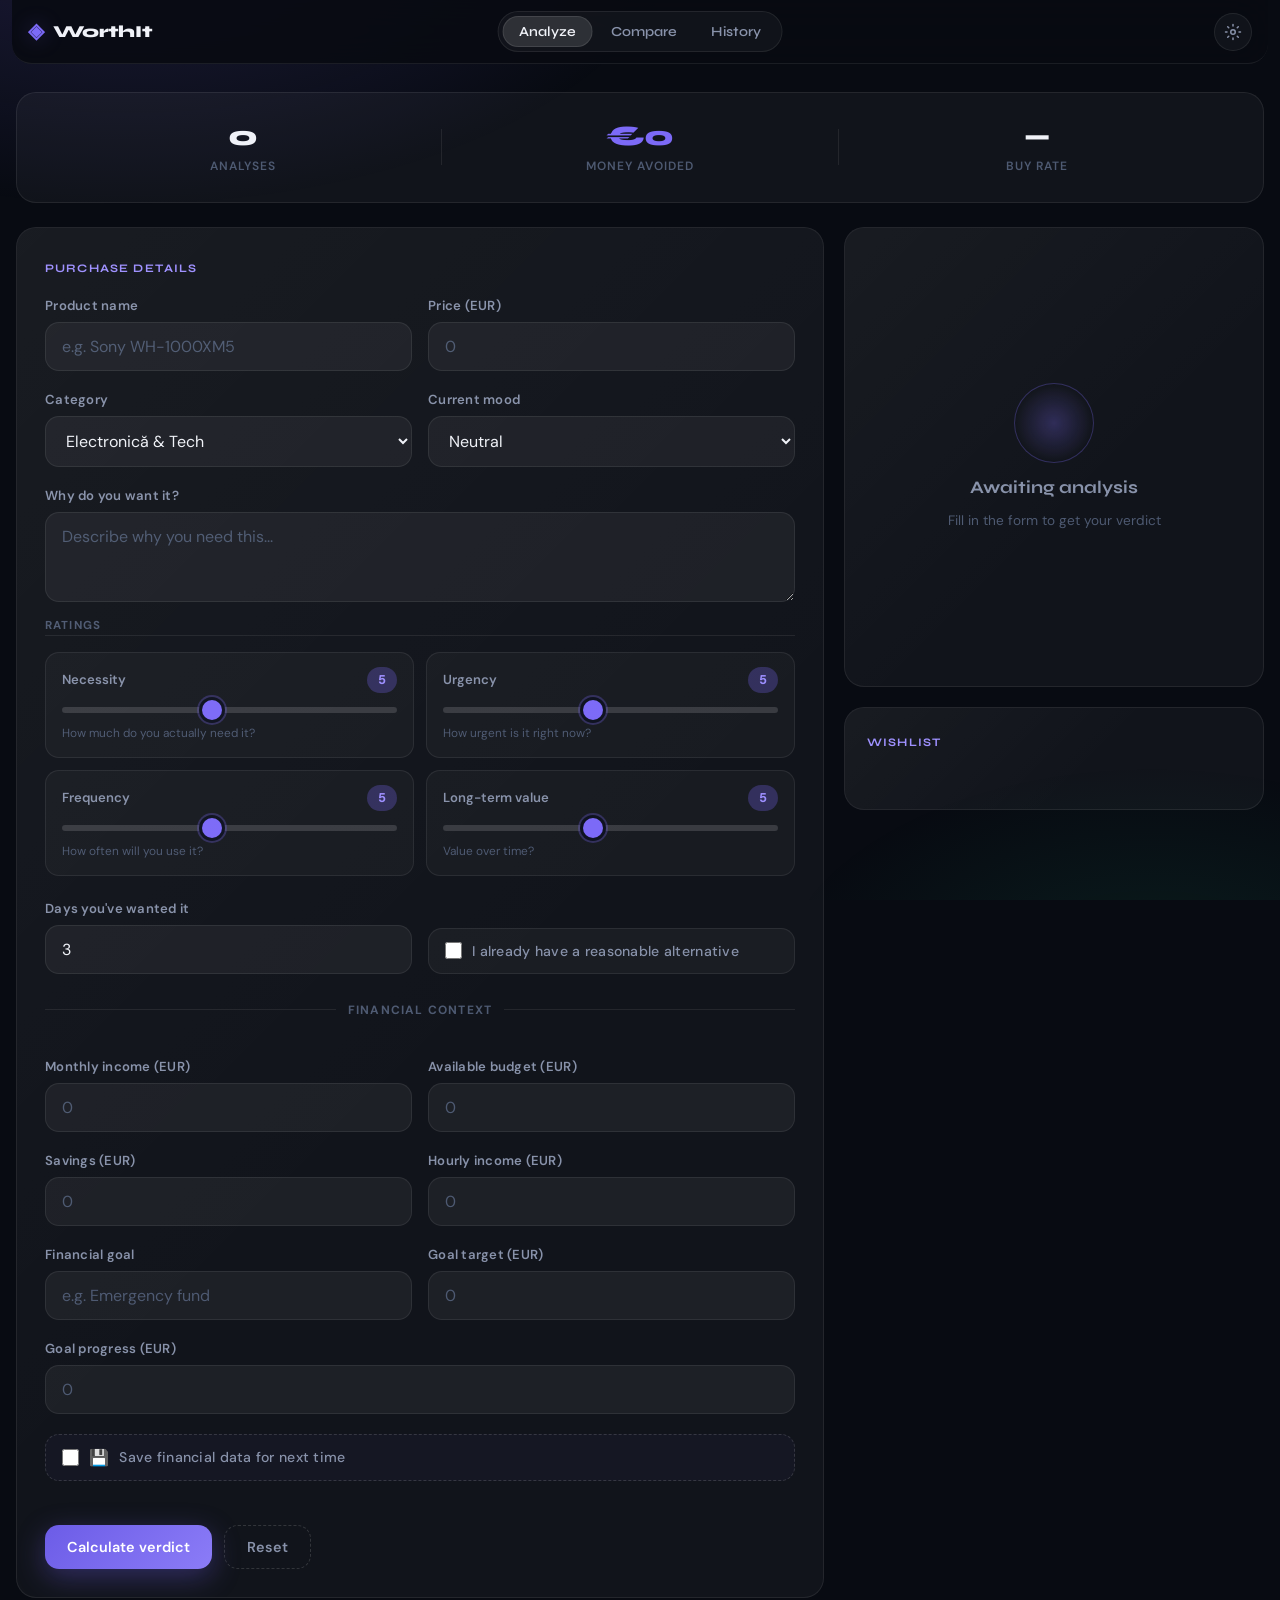
==== index.html @ 185f0ef7 "Am modificat designurile si acum2" ====
<!DOCTYPE html>
<html lang="en" data-lang="en" data-theme="dark">
<head>
  <meta charset="UTF-8" />
  <meta name="viewport" content="width=device-width, initial-scale=1.0" />
  <title>WorthIt — Purchase Decision Engine</title>
  <meta name="description" content="Slow down impulsive spending. Get a clear, data-driven verdict before you buy." />
  <link rel="preconnect" href="https://fonts.googleapis.com" />
  <link rel="preconnect" href="https://fonts.gstatic.com" crossorigin />
  <link href="https://fonts.googleapis.com/css2?family=Syne:wght@400;600;700;800&family=DM+Sans:ital,opsz,wght@0,9..40,300;0,9..40,400;0,9..40,500;0,9..40,600;1,9..40,300&display=swap" rel="stylesheet" />
  <link rel="stylesheet" href="style.v2.css" />
</head>
<body>

<!-- SETTINGS MODAL -->
<div class="modal-overlay" id="settingsOverlay">
  <div class="modal-box" id="settingsModal" role="dialog" aria-modal="true" aria-label="Settings">
    <div class="modal-header">
      <h3 data-i18n="settings.title">Settings</h3>
      <button class="modal-close" id="settingsClose" aria-label="Close">✕</button>
    </div>
    <div class="modal-body">
      <div class="settings-section">
        <p class="settings-label" data-i18n="settings.language">Language / Limbă</p>
        <div class="toggle-group">
          <button class="toggle-btn active" data-lang="en">English</button>
          <button class="toggle-btn" data-lang="ro">Română</button>
        </div>
      </div>
      <div class="settings-section">
        <p class="settings-label" data-i18n="settings.theme">Theme</p>
        <div class="toggle-group">
          <button class="toggle-btn active" data-theme="dark" data-i18n="settings.dark">Dark</button>
          <button class="toggle-btn" data-theme="light" data-i18n="settings.light">Light</button>
        </div>
      </div>
      <div class="settings-section">
        <p class="settings-label" data-i18n="settings.reset">Danger zone</p>
        <button class="btn btn-danger-full" id="resetDataBtn" data-i18n="settings.resetBtn">Reset all saved data</button>
      </div>
    </div>
  </div>
</div>

<!-- CONFIRM MODAL -->
<div class="modal-overlay" id="confirmOverlay">
  <div class="modal-box modal-box--sm" id="confirmModal" role="dialog" aria-modal="true">
    <div class="modal-header">
      <h3 data-i18n="confirm.title">Are you sure?</h3>
    </div>
    <div class="modal-body">
      <p data-i18n="confirm.body">This will permanently delete all saved decisions, wishlist and profile data.</p>
      <div class="confirm-actions">
        <button class="btn btn-danger-full" id="confirmYes" data-i18n="confirm.yes">Yes, delete everything</button>
        <button class="btn btn-ghost-full" id="confirmNo" data-i18n="confirm.no">Cancel</button>
      </div>
    </div>
  </div>
</div>

<div class="app-shell">

  <!-- NAV -->
  <nav class="topnav">
    <div class="nav-brand">
      <span class="brand-icon">◈</span>
      <span class="brand-name">WorthIt</span>
    </div>
    <div class="nav-tabs">
      <button class="nav-tab active" data-tab="analyzer" data-i18n="nav.analyze">Analyze</button>
      <button class="nav-tab" data-tab="compare" data-i18n="nav.compare">Compare</button>
      <button class="nav-tab" data-tab="history" data-i18n="nav.history">History</button>
    </div>
    <button class="nav-settings-icon" id="settingsBtn" aria-label="Settings">
      <svg width="18" height="18" viewBox="0 0 24 24" fill="none" stroke="currentColor" stroke-width="2" stroke-linecap="round" stroke-linejoin="round"><circle cx="12" cy="12" r="3"/><path d="M12 2v2M12 20v2M4.93 4.93l1.41 1.41M17.66 17.66l1.41 1.41M2 12h2M20 12h2M4.93 19.07l1.41-1.41M17.66 6.34l1.41-1.41"/></svg>
    </button>
  </nav>

  <!-- ═══ TAB: ANALYZER ═══ -->
  <section class="tab-panel active" id="tab-analyzer">

    <!-- Hero stats bar -->
    <div class="hero-bar">
      <div class="hero-stat">
        <span class="hero-stat-val" id="heroDecisions">0</span>
        <span class="hero-stat-lbl" data-i18n="hero.analyses">analyses</span>
      </div>
      <div class="hero-divider"></div>
      <div class="hero-stat">
        <span class="hero-stat-val accent" id="heroAvoided">€0</span>
        <span class="hero-stat-lbl" data-i18n="hero.avoided">money avoided</span>
      </div>
      <div class="hero-divider"></div>
      <div class="hero-stat">
        <span class="hero-stat-val" id="heroBuyRate">—</span>
        <span class="hero-stat-lbl" data-i18n="hero.buyRate">buy rate</span>
      </div>
    </div>

    <div class="analyzer-layout">

      <!-- FORM -->
      <div class="form-col">
        <div class="card">
          <div class="card-eyebrow" data-i18n="form.eyebrow">Purchase Details</div>

          <form id="purchaseForm" novalidate>

            <div class="field-row">
              <div class="field">
                <label for="productName" data-i18n="form.name">Product name</label>
                <input id="productName" name="productName" type="text" placeholder="e.g. Sony WH-1000XM5" required />
              </div>
              <div class="field field--sm">
                <label for="price" data-i18n="form.price">Price (EUR)</label>
                <input id="price" name="price" type="number" min="0" step="0.01" placeholder="0" required />
              </div>
            </div>

            <div class="field-row">
              <div class="field">
                <label for="category" data-i18n="form.category">Category</label>
                <select id="category" name="category">
                  <option value="electronics" data-i18n="cat.electronics">Electronică & Tech</option>
                  <option value="health" data-i18n="cat.health">Sănătate & Sport</option>
                  <option value="education" data-i18n="cat.education">Educație & Cărți</option>
                  <option value="home" data-i18n="cat.home">Casă & Locuință</option>
                  <option value="transport" data-i18n="cat.transport">Transport & Auto</option>
                  <option value="utilities" data-i18n="cat.utilities">Servicii & Utilități</option>
                  <option value="food" data-i18n="cat.food">Alimentare & Băuturi</option>
                  <option value="groceries" data-i18n="cat.groceries">Groceries</option>
                  <option value="clothing" data-i18n="cat.clothing">Îmbrăcăminte & Modă</option>
                  <option value="entertainment" data-i18n="cat.entertainment">Divertisment & Hobby</option>
                  <option value="travel" data-i18n="cat.travel">Călătorii</option>
                  <option value="other" data-i18n="cat.other">Altele</option>
                </select>
              </div>
              <div class="field">
                <label for="mood" data-i18n="form.mood">Current mood</label>
                <select id="mood" name="mood">
                  <option value="neutral" data-i18n="mood.neutral">Neutral</option>
                  <option value="calm" data-i18n="mood.calm">Calm</option>
                  <option value="stressed" data-i18n="mood.stressed">Stressed</option>
                  <option value="bored" data-i18n="mood.bored">Bored</option>
                  <option value="excited" data-i18n="mood.excited">Excited</option>
                  <option value="sad" data-i18n="mood.sad">Sad</option>
                </select>
              </div>
            </div>

            <div class="field">
              <label for="reason" data-i18n="form.reason">Why do you want it?</label>
              <textarea id="reason" name="reason" placeholder="Describe why you need this..."></textarea>
            </div>

            <!-- SLIDERS -->
            <div class="sliders-section-label" data-i18n="form.ratings">Ratings</div>
            <div class="sliders-grid">
              <div class="slider-card">
                <div class="slider-top">
                  <span data-i18n="slider.necessity">Necessity</span>
                  <span class="slider-val" data-range-output="necessityScore">5</span>
                </div>
                <input id="necessityScore" name="necessityScore" type="range" min="1" max="10" value="5" />
                <span class="slider-hint" data-i18n="slider.necessityHint">How much do you actually need it?</span>
              </div>
              <div class="slider-card">
                <div class="slider-top">
                  <span data-i18n="slider.urgency">Urgency</span>
                  <span class="slider-val" data-range-output="urgencyScore">5</span>
                </div>
                <input id="urgencyScore" name="urgencyScore" type="range" min="1" max="10" value="5" />
                <span class="slider-hint" data-i18n="slider.urgencyHint">How urgent is it right now?</span>
              </div>
              <div class="slider-card">
                <div class="slider-top">
                  <span data-i18n="slider.frequency">Frequency</span>
                  <span class="slider-val" data-range-output="frequencyScore">5</span>
                </div>
                <input id="frequencyScore" name="frequencyScore" type="range" min="1" max="10" value="5" />
                <span class="slider-hint" data-i18n="slider.frequencyHint">How often will you use it?</span>
              </div>
              <div class="slider-card">
                <div class="slider-top">
                  <span data-i18n="slider.longterm">Long-term value</span>
                  <span class="slider-val" data-range-output="longTermValueScore">5</span>
                </div>
                <input id="longTermValueScore" name="longTermValueScore" type="range" min="1" max="10" value="5" />
                <span class="slider-hint" data-i18n="slider.longtermHint">Value over time?</span>
              </div>
            </div>

            <div class="field-row">
              <div class="field">
                <label for="daysWanted" data-i18n="form.days">Days you've wanted it</label>
                <input id="daysWanted" name="daysWanted" type="number" min="0" step="1" value="3" required />
              </div>
              <div class="field field--checkbox">
                <label class="checkbox-label" for="hasAlternative">
                  <input id="hasAlternative" name="hasAlternative" type="checkbox" />
                  <span data-i18n="form.alternative">I already have a reasonable alternative</span>
                </label>
              </div>
            </div>

            <!-- FINANCIAL CONTEXT -->
            <div class="section-divider">
              <span data-i18n="form.financial">Financial Context</span>
            </div>

            <div class="field-row">
              <div class="field">
                <label for="monthlyIncome" data-i18n="form.income">Monthly income (EUR)</label>
                <input id="monthlyIncome" name="monthlyIncome" type="number" min="0" step="0.01" placeholder="0" required />
              </div>
              <div class="field">
                <label for="monthlyBudget" data-i18n="form.budget">Available budget (EUR)</label>
                <input id="monthlyBudget" name="monthlyBudget" type="number" min="0" step="0.01" placeholder="0" required />
              </div>
            </div>

            <div class="field-row">
              <div class="field">
                <label for="savings" data-i18n="form.savings">Savings (EUR)</label>
                <input id="savings" name="savings" type="number" min="0" step="0.01" placeholder="0" required />
              </div>
              <div class="field">
                <label for="hourlyIncome" data-i18n="form.hourly">Hourly income (EUR)</label>
                <input id="hourlyIncome" name="hourlyIncome" type="number" min="0" step="0.01" placeholder="0" required />
              </div>
            </div>

            <div class="field-row">
              <div class="field">
                <label for="mainGoalName" data-i18n="form.goalName">Financial goal</label>
                <input id="mainGoalName" name="mainGoalName" type="text" placeholder="e.g. Emergency fund" />
              </div>
              <div class="field">
                <label for="mainGoalTarget" data-i18n="form.goalTarget">Goal target (EUR)</label>
                <input id="mainGoalTarget" name="mainGoalTarget" type="number" min="0" step="0.01" placeholder="0" />
              </div>
            </div>

            <div class="field">
              <label for="mainGoalCurrent" data-i18n="form.goalCurrent">Goal progress (EUR)</label>
              <input id="mainGoalCurrent" name="mainGoalCurrent" type="number" min="0" step="0.01" placeholder="0" />
            </div>

            <label class="save-profile-label" for="saveProfileCheck">
              <input type="checkbox" id="saveProfileCheck" />
              <span class="save-profile-icon">💾</span>
              <span data-i18n="form.saveProfile">Save financial data for next time</span>
            </label>

            <div class="form-actions">
              <button type="submit" class="btn btn-primary" data-i18n="form.submit">Calculate verdict</button>
              <button type="button" class="btn btn-ghost" id="resetFormBtn" data-i18n="form.reset">Reset</button>
            </div>

          </form>
        </div>
      </div>

      <!-- RESULT -->
      <div class="result-col">
        <div class="card result-card" id="resultPanel">

          <!-- Empty state -->
          <div class="result-empty" id="resultEmpty">
            <div class="result-empty-orb"></div>
            <p class="result-empty-title" data-i18n="result.emptyTitle">Awaiting analysis</p>
            <p class="result-empty-sub" data-i18n="result.emptySub">Fill in the form to get your verdict</p>
          </div>

          <!-- Result content -->
          <div class="result-content hidden" id="resultContent">

            <!-- Score -->
            <div class="score-section">
              <div class="score-ring-outer">
                <svg class="score-svg" viewBox="0 0 120 120" id="scoreSvg">
                  <circle class="score-track" cx="60" cy="60" r="52" />
                  <circle class="score-fill" cx="60" cy="60" r="52" id="scoreArc" />
                </svg>
                <div class="score-center">
                  <span class="score-num" id="finalScoreValue">0</span>
                  <span class="score-max">/100</span>
                </div>
              </div>
              <div class="score-meta">
                <span class="result-label" data-i18n="result.score">Score</span>
                <div class="verdict-chip" id="verdictChip">—</div>
                <p class="verdict-sub" id="verdictSub"></p>
              </div>
            </div>

            <!-- Explanation -->
            <div class="result-section">
              <span class="result-label" data-i18n="result.explanation">Analysis</span>
              <p class="result-text" id="explanationText"></p>
            </div>

            <!-- Stats grid -->
            <div class="result-stats">
              <div class="result-stat">
                <span class="result-stat-lbl" data-i18n="result.income">% of income</span>
                <span class="result-stat-val" id="incomePercentValue">—</span>
              </div>
              <div class="result-stat">
                <span class="result-stat-lbl" data-i18n="result.savings">% of savings</span>
                <span class="result-stat-val" id="savingsPercentValue">—</span>
              </div>
              <div class="result-stat">
                <span class="result-stat-lbl" data-i18n="result.hours">Hours of work</span>
                <span class="result-stat-val" id="hoursOfWorkValue">—</span>
              </div>
              <div class="result-stat">
                <span class="result-stat-lbl" data-i18n="result.impulse">Impulse risk</span>
                <span class="result-stat-val" id="impulseRiskValue">—</span>
              </div>
            </div>

            <!-- Goal impact -->
            <div class="result-goal" id="goalBlock">
              <span class="result-label" data-i18n="result.goal">Goal Impact</span>
              <p class="result-text" id="goalImpactValue">—</p>
            </div>

            <!-- Category insight -->
            <div class="result-category-insight hidden" id="categoryInsightBlock">
              <span class="result-label" data-i18n="result.categoryInsight">Category insight</span>
              <p class="result-text" id="categoryInsightValue"></p>
            </div>

            <!-- Cooling off timer (shown when verdict=wait) -->
            <div class="cooling-block hidden" id="coolingBlock">
              <span class="result-label" data-i18n="result.cooling">Cooling-off period</span>
              <div class="cooling-timer" id="coolingTimer">48:00:00</div>
              <p class="cooling-hint" data-i18n="result.coolingHint">Come back after this timer — if you still want it, it's probably worth it.</p>
            </div>

            <!-- Actions -->
            <div class="result-actions">
              <button class="btn btn-secondary" id="saveHistoryBtn" data-i18n="result.save">Save to history</button>
              <button class="btn btn-ghost" id="wishlistBtn" data-i18n="result.wishlist">Add to wishlist</button>
              <button class="btn btn-ghost" id="analyzeAnotherBtn" data-i18n="result.another">New analysis</button>
            </div>

          </div>
        </div>

        <!-- Wishlist -->
        <div class="card wishlist-card">
          <div class="card-header">
            <span class="card-eyebrow" data-i18n="wishlist.title">Wishlist</span>
          </div>
          <div id="wishlistList" class="wishlist-list"></div>
        </div>
      </div>

    </div>
  </section>

  <!-- ═══ TAB: COMPARE ═══ -->
  <section class="tab-panel" id="tab-compare">
    <div class="compare-hero">
      <h2 data-i18n="compare.title">Product Comparator</h2>
      <p data-i18n="compare.sub">Analyze two products side by side and find the better choice.</p>
    </div>

    <div class="compare-layout">

      <!-- Product A -->
      <div class="compare-col">
        <div class="card compare-card" id="compareCardA">
          <div class="compare-card-header">
            <div class="compare-label label-a">A</div>
            <span class="compare-card-title">Product A</span>
          </div>
          <form class="compare-form" id="compareFormA" novalidate>
            <div class="field">
              <label data-i18n="form.name">Product name</label>
              <input name="productName" type="text" placeholder="Product A" required />
            </div>
            <div class="field" style="margin-top:12px">
              <label data-i18n="form.price">Price (EUR)</label>
              <input name="price" type="number" min="0" step="0.01" placeholder="0" required />
            </div>
            <div class="field" style="margin-top:12px">
              <label data-i18n="form.category">Category</label>
              <select name="category">
                <option value="electronics" data-i18n="cat.electronics">Electronică & Tech</option>
                <option value="health" data-i18n="cat.health">Sănătate & Sport</option>
                <option value="education" data-i18n="cat.education">Educație & Cărți</option>
                <option value="home" data-i18n="cat.home">Casă & Locuință</option>
                <option value="transport" data-i18n="cat.transport">Transport & Auto</option>
                <option value="utilities" data-i18n="cat.utilities">Servicii & Utilități</option>
                <option value="food" data-i18n="cat.food">Alimentare & Băuturi</option>
                <option value="groceries" data-i18n="cat.groceries">Groceries</option>
                <option value="clothing" data-i18n="cat.clothing">Îmbrăcăminte & Modă</option>
                <option value="entertainment" data-i18n="cat.entertainment">Divertisment & Hobby</option>
                <option value="travel" data-i18n="cat.travel">Călătorii</option>
                <option value="other" data-i18n="cat.other">Altele</option>
              </select>
            </div>
            <div class="field" style="margin-top:12px">
              <label data-i18n="form.days">Days you've wanted it</label>
              <input name="daysWanted" type="number" min="0" step="1" value="3" />
            </div>
            <div class="sliders-grid sliders-grid--2" style="margin-top:16px">
              <div class="slider-card">
                <div class="slider-top"><span data-i18n="slider.necessity">Necessity</span><span class="slider-val" data-range-output="necessityScoreA">5</span></div>
                <input name="necessityScore" id="necessityScoreA" type="range" min="1" max="10" value="5" />
              </div>
              <div class="slider-card">
                <div class="slider-top"><span data-i18n="slider.frequency">Frequency</span><span class="slider-val" data-range-output="frequencyScoreA">5</span></div>
                <input name="frequencyScore" id="frequencyScoreA" type="range" min="1" max="10" value="5" />
              </div>
              <div class="slider-card">
                <div class="slider-top"><span data-i18n="slider.urgency">Urgency</span><span class="slider-val" data-range-output="urgencyScoreA">5</span></div>
                <input name="urgencyScore" id="urgencyScoreA" type="range" min="1" max="10" value="5" />
              </div>
              <div class="slider-card">
                <div class="slider-top"><span data-i18n="slider.longterm">Long-term</span><span class="slider-val" data-range-output="longTermValueScoreA">5</span></div>
                <input name="longTermValueScore" id="longTermValueScoreA" type="range" min="1" max="10" value="5" />
              </div>
            </div>
          </form>
        </div>
      </div>

      <!-- VS -->
      <div class="compare-vs">
        <span>VS</span>
      </div>

      <!-- Product B -->
      <div class="compare-col">
        <div class="card compare-card" id="compareCardB">
          <div class="compare-card-header">
            <div class="compare-label label-b">B</div>
            <span class="compare-card-title">Product B</span>
          </div>
          <form class="compare-form" id="compareFormB" novalidate>
            <div class="field">
              <label data-i18n="form.name">Product name</label>
              <input name="productName" type="text" placeholder="Product B" required />
            </div>
            <div class="field" style="margin-top:12px">
              <label data-i18n="form.price">Price (EUR)</label>
              <input name="price" type="number" min="0" step="0.01" placeholder="0" required />
            </div>
            <div class="field" style="margin-top:12px">
              <label data-i18n="form.category">Category</label>
              <select name="category">
                <option value="electronics" data-i18n="cat.electronics">Electronică & Tech</option>
                <option value="health" data-i18n="cat.health">Sănătate & Sport</option>
                <option value="education" data-i18n="cat.education">Educație & Cărți</option>
                <option value="home" data-i18n="cat.home">Casă & Locuință</option>
                <option value="transport" data-i18n="cat.transport">Transport & Auto</option>
                <option value="utilities" data-i18n="cat.utilities">Servicii & Utilități</option>
                <option value="food" data-i18n="cat.food">Alimentare & Băuturi</option>
                <option value="groceries" data-i18n="cat.groceries">Groceries</option>
                <option value="clothing" data-i18n="cat.clothing">Îmbrăcăminte & Modă</option>
                <option value="entertainment" data-i18n="cat.entertainment">Divertisment & Hobby</option>
                <option value="travel" data-i18n="cat.travel">Călătorii</option>
                <option value="other" data-i18n="cat.other">Altele</option>
              </select>
            </div>
            <div class="field" style="margin-top:12px">
              <label data-i18n="form.days">Days you've wanted it</label>
              <input name="daysWanted" type="number" min="0" step="1" value="3" />
            </div>
            <div class="sliders-grid sliders-grid--2" style="margin-top:16px">
              <div class="slider-card">
                <div class="slider-top"><span data-i18n="slider.necessity">Necessity</span><span class="slider-val" data-range-output="necessityScoreB">5</span></div>
                <input name="necessityScore" id="necessityScoreB" type="range" min="1" max="10" value="5" />
              </div>
              <div class="slider-card">
                <div class="slider-top"><span data-i18n="slider.frequency">Frequency</span><span class="slider-val" data-range-output="frequencyScoreB">5</span></div>
                <input name="frequencyScore" id="frequencyScoreB" type="range" min="1" max="10" value="5" />
              </div>
              <div class="slider-card">
                <div class="slider-top"><span data-i18n="slider.urgency">Urgency</span><span class="slider-val" data-range-output="urgencyScoreB">5</span></div>
                <input name="urgencyScore" id="urgencyScoreB" type="range" min="1" max="10" value="5" />
              </div>
              <div class="slider-card">
                <div class="slider-top"><span data-i18n="slider.longterm">Long-term</span><span class="slider-val" data-range-output="longTermValueScoreB">5</span></div>
                <input name="longTermValueScore" id="longTermValueScoreB" type="range" min="1" max="10" value="5" />
              </div>
            </div>
          </form>
        </div>
      </div>

    </div>

    <!-- Shared financial context for compare -->
    <div class="card compare-finance-card">
      <div class="card-eyebrow" data-i18n="form.financial">Financial Context (shared)</div>
      <div class="field-row">
        <div class="field">
          <label data-i18n="form.income">Monthly income (EUR)</label>
          <input id="cmpMonthlyIncome" type="number" min="0" step="0.01" placeholder="0" />
        </div>
        <div class="field">
          <label data-i18n="form.budget">Available budget (EUR)</label>
          <input id="cmpMonthlyBudget" type="number" min="0" step="0.01" placeholder="0" />
        </div>
        <div class="field">
          <label data-i18n="form.savings">Savings (EUR)</label>
          <input id="cmpSavings" type="number" min="0" step="0.01" placeholder="0" />
        </div>
        <div class="field">
          <label data-i18n="form.hourly">Hourly income (EUR)</label>
          <input id="cmpHourlyIncome" type="number" min="0" step="0.01" placeholder="0" />
        </div>
      </div>
      <div class="form-actions">
        <button class="btn btn-primary" id="compareBtn" data-i18n="compare.run">Compare products</button>
      </div>
    </div>

    <!-- Compare result -->
    <div class="compare-result hidden" id="compareResult">
      <div class="compare-result-grid">
        <div class="compare-result-card" id="compareResultA">
          <div class="compare-result-label label-a">A</div>
          <div class="compare-result-name" id="compareNameA">—</div>
          <div class="compare-score-ring-wrap">
            <svg class="score-svg score-svg--sm" viewBox="0 0 120 120">
              <circle class="score-track" cx="60" cy="60" r="52" />
              <circle class="score-fill" cx="60" cy="60" r="52" id="compareArcA" />
            </svg>
            <div class="score-center score-center--sm">
              <span class="score-num score-num--sm" id="compareScoreA">0</span>
            </div>
          </div>
          <div class="compare-verdict" id="compareVerdictA">—</div>
          <div class="compare-stats-mini" id="compareStatsA"></div>
        </div>

        <div class="compare-winner" id="compareWinner">
          <div class="winner-label" data-i18n="compare.winner">Better choice</div>
          <div class="winner-name" id="winnerName">—</div>
          <div class="winner-reason" id="winnerReason"></div>
        </div>

        <div class="compare-result-card" id="compareResultB">
          <div class="compare-result-label label-b">B</div>
          <div class="compare-result-name" id="compareNameB">—</div>
          <div class="compare-score-ring-wrap">
            <svg class="score-svg score-svg--sm" viewBox="0 0 120 120">
              <circle class="score-track" cx="60" cy="60" r="52" />
              <circle class="score-fill" cx="60" cy="60" r="52" id="compareArcB" />
            </svg>
            <div class="score-center score-center--sm">
              <span class="score-num score-num--sm" id="compareScoreB">0</span>
            </div>
          </div>
          <div class="compare-verdict" id="compareVerdictB">—</div>
          <div class="compare-stats-mini" id="compareStatsB"></div>
        </div>
      </div>
    </div>

  </section>

  <!-- ═══ TAB: HISTORY ═══ -->
  <section class="tab-panel" id="tab-history">
    <div class="history-header">
      <h2 data-i18n="history.title">Decision History</h2>
      <div class="overview-row">
        <div class="ov-card">
          <span class="ov-val" id="ovTotal">0</span>
          <span class="ov-lbl" data-i18n="history.total">Total</span>
        </div>
        <div class="ov-card ov-buy">
          <span class="ov-val" id="ovBuy">0</span>
          <span class="ov-lbl" data-i18n="history.buy">Buy</span>
        </div>
        <div class="ov-card ov-wait">
          <span class="ov-val" id="ovWait">0</span>
          <span class="ov-lbl" data-i18n="history.wait">Wait</span>
        </div>
        <div class="ov-card ov-skip">
          <span class="ov-val" id="ovSkip">0</span>
          <span class="ov-lbl" data-i18n="history.skip">Skip</span>
        </div>
        <div class="ov-card ov-avoided">
          <span class="ov-val accent" id="ovAvoided">€0</span>
          <span class="ov-lbl" data-i18n="history.avoided">Avoided</span>
        </div>
      </div>
    </div>

    <!-- Bars -->
    <div class="card bars-card">
      <div class="bar-row">
        <span class="bar-lbl" data-i18n="history.buy">Buy</span>
        <div class="bar-track"><div class="bar-fill bar-fill--buy" id="buyBar"></div></div>
        <span class="bar-pct" id="buyPct">0%</span>
      </div>
      <div class="bar-row">
        <span class="bar-lbl" data-i18n="history.wait">Wait</span>
        <div class="bar-track"><div class="bar-fill bar-fill--wait" id="waitBar"></div></div>
        <span class="bar-pct" id="waitPct">0%</span>
      </div>
      <div class="bar-row">
        <span class="bar-lbl" data-i18n="history.skip">Skip</span>
        <div class="bar-track"><div class="bar-fill bar-fill--skip" id="skipBar"></div></div>
        <span class="bar-pct" id="skipPct">0%</span>
      </div>
    </div>

    <div class="history-list" id="historyList"></div>
  </section>

</div><!-- end app-shell -->

<!-- Templates -->
<template id="historyItemTpl">
  <div class="history-item">
    <div class="history-item-top">
      <span class="history-name"></span>
      <span class="verdict-tag"></span>
    </div>
    <div class="history-item-meta"></div>
    <div class="history-item-exp"></div>
  </div>
</template>

<template id="wishlistItemTpl">
  <div class="wishlist-item">
    <div class="wishlist-item-info">
      <span class="wishlist-name"></span>
      <span class="wishlist-meta"></span>
    </div>
    <div class="wishlist-item-actions">
      <button class="wl-btn" data-action="bought">✓</button>
      <button class="wl-btn" data-action="dismiss">⏸</button>
      <button class="wl-btn wl-btn--danger" data-action="delete">✕</button>
    </div>
  </div>
</template>

<script src="script.js"></script>
</body>
</html>
---- style.v2.css ----
/* ──────────────────────────────────────────
   WORTHIT — Ultra-modern CSS
   Font: Syne (display) + DM Sans (body)
   Theme: Dark-first, light variant
────────────────────────────────────────── */

@property --score-pct {
  syntax: '<number>';
  initial-value: 0;
  inherits: false;
}

:root {
  /* Dark theme tokens */
  --bg: #080b12;
  --bg2: #0e1220;
  --bg3: #141828;
  --surface: rgba(255,255,255,0.04);
  --surface-hover: rgba(255,255,255,0.07);
  --border: rgba(255,255,255,0.08);
  --border-strong: rgba(255,255,255,0.14);
  --text: #f0f2f8;
  --text-2: #8892aa;
  --text-3: #4e5a72;

  --accent: #7c6af7;
  --accent-2: #9d8fff;
  --accent-glow: rgba(124,106,247,0.28);
  --buy: #22c88a;
  --buy-soft: rgba(34,200,138,0.15);
  --wait: #f0a535;
  --wait-soft: rgba(240,165,53,0.15);
  --skip: #f05252;
  --skip-soft: rgba(240,82,82,0.15);

  --radius: 20px;
  --radius-sm: 14px;
  --radius-xs: 10px;
  --transition: 0.22s cubic-bezier(0.4,0,0.2,1);
  --shadow: 0 24px 64px rgba(0,0,0,0.45);
  --shadow-sm: 0 8px 24px rgba(0,0,0,0.28);

  --nav-h: 64px;
  --max-w: 1280px;
}

[data-theme="light"] {
  --bg: #f2f4fb;
  --bg2: #eaecf5;
  --bg3: #ffffff;
  --surface: rgba(255,255,255,0.7);
  --surface-hover: rgba(255,255,255,0.9);
  --border: rgba(18,28,68,0.08);
  --border-strong: rgba(18,28,68,0.16);
  --text: #0e1220;
  --text-2: #576080;
  --text-3: #9aa0b8;
  --accent-glow: rgba(124,106,247,0.16);
  --shadow: 0 20px 56px rgba(18,28,68,0.12);
  --shadow-sm: 0 8px 24px rgba(18,28,68,0.08);
}

/* ── Reset ── */
*, *::before, *::after { box-sizing: border-box; margin: 0; padding: 0; }
html { scroll-behavior: smooth; font-size: 16px; }

body {
  font-family: 'DM Sans', system-ui, sans-serif;
  background: var(--bg);
  color: var(--text);
  min-height: 100dvh;
  -webkit-font-smoothing: antialiased;
}

body::before {
  content: '';
  position: fixed;
  inset: 0;
  background:
    radial-gradient(ellipse 80% 60% at 10% -10%, rgba(124,106,247,0.18) 0%, transparent 55%),
    radial-gradient(ellipse 60% 50% at 90% 110%, rgba(34,200,138,0.10) 0%, transparent 50%);
  pointer-events: none;
  z-index: 0;
}

button, input, select, textarea { font: inherit; }
a { color: inherit; text-decoration: none; }

/* ── Typography ── */
h1, h2, h3, .brand-name, .card-eyebrow, .result-label, .nav-tab, .ov-lbl {
  font-family: 'Syne', sans-serif;
}

/* ── Layout ── */
.app-shell {
  position: relative;
  z-index: 1;
  width: min(calc(100% - 32px), var(--max-w));
  margin: 0 auto;
  padding-bottom: 80px;
}

/* ── NAV ── */
.topnav {
  position: sticky;
  top: 0;
  z-index: 100;
  display: flex;
  align-items: center;
  justify-content: space-between;
  height: var(--nav-h);
  padding: 0 16px;
  margin: 0 -4px 28px;
  background: rgba(8,11,18,0.88);
  backdrop-filter: blur(20px);
  border-bottom: 1px solid var(--border);
  border-radius: 0 0 var(--radius) var(--radius);
}

[data-theme="light"] .topnav {
  background: rgba(242,244,251,0.92);
}

.nav-brand {
  display: flex;
  align-items: center;
  gap: 9px;
  font-family: 'Syne', sans-serif;
  font-weight: 800;
  font-size: 1.05rem;
  letter-spacing: -0.02em;
  white-space: nowrap;
  flex-shrink: 0;
}

.brand-icon {
  font-size: 1.3rem;
  color: var(--accent);
  filter: drop-shadow(0 0 10px var(--accent-glow));
}

/* Tabs — pill group, absolutely centered */
.nav-tabs {
  position: absolute;
  left: 50%;
  transform: translateX(-50%);
  display: flex;
  gap: 2px;
  align-items: center;
  background: rgba(255,255,255,0.04);
  border: 1px solid var(--border);
  border-radius: 999px;
  padding: 4px;
  pointer-events: auto;
}

[data-theme="light"] .nav-tabs {
  background: rgba(0,0,0,0.04);
}

.nav-tab {
  border: none;
  background: transparent;
  color: var(--text-2);
  font-size: 0.86rem;
  font-family: 'Syne', sans-serif;
  font-weight: 600;
  letter-spacing: 0.01em;
  padding: 7px 16px;
  border-radius: 999px;
  cursor: pointer;
  transition: color var(--transition), background var(--transition);
  white-space: nowrap;
}

.nav-tab:hover { color: var(--text); background: rgba(255,255,255,0.07); }

.nav-tab.active {
  color: var(--text);
  background: rgba(255,255,255,0.12);
  box-shadow: inset 0 0 0 1px rgba(255,255,255,0.1);
}

[data-theme="light"] .nav-tab.active {
  background: rgba(0,0,0,0.08);
}

/* Settings — icon only, right side */
.nav-settings-icon {
  background: rgba(255,255,255,0.04);
  border: 1px solid var(--border);
  color: var(--text-2);
  width: 38px;
  height: 38px;
  border-radius: 50%;
  display: grid;
  place-items: center;
  cursor: pointer;
  flex-shrink: 0;
  transition: color var(--transition), background var(--transition), transform 0.3s ease;
}

.nav-settings-icon:hover {
  color: var(--text);
  background: rgba(255,255,255,0.1);
  transform: rotate(60deg);
}

/* Mobile */
@media (max-width: 520px) {
  .brand-name { display: none; }
  .nav-tab { padding: 7px 11px; font-size: 0.78rem; }
}

/* ── Tab panels ── */
.tab-panel { display: none; }
.tab-panel.active { display: block; animation: fadeUp 0.36s ease both; }

@keyframes fadeUp {
  from { opacity: 0; transform: translateY(14px); }
  to   { opacity: 1; transform: translateY(0); }
}

/* ── Hero bar ── */
.hero-bar {
  display: flex;
  align-items: center;
  gap: 0;
  padding: 24px 28px;
  background: var(--surface);
  border: 1px solid var(--border);
  border-radius: var(--radius);
  margin-bottom: 24px;
  backdrop-filter: blur(12px);
}

.hero-stat {
  display: flex;
  flex-direction: column;
  align-items: center;
  gap: 6px;
  flex: 1;
  text-align: center;
  padding: 4px 12px;
}

.hero-stat-val {
  font-family: 'Syne', sans-serif;
  font-size: 1.75rem;
  font-weight: 800;
  letter-spacing: -0.02em;
  line-height: 1.1;
  display: block;
  white-space: nowrap;
}

.hero-stat-val.accent { color: var(--accent); }

.hero-stat-lbl {
  font-size: 0.75rem;
  font-weight: 600;
  letter-spacing: 0.08em;
  text-transform: uppercase;
  color: var(--text-3);
}

.hero-divider {
  width: 1px;
  height: 36px;
  background: var(--border);
}

/* ── Cards ── */
.card {
  background: var(--surface);
  border: 1px solid var(--border);
  border-radius: var(--radius);
  backdrop-filter: blur(12px);
  padding: 28px;
  position: relative;
  overflow: hidden;
}

.card::before {
  content: '';
  position: absolute;
  inset: 0;
  background: linear-gradient(135deg, rgba(255,255,255,0.03) 0%, transparent 60%);
  pointer-events: none;
}

.card-eyebrow {
  display: inline-block;
  font-size: 0.72rem;
  font-weight: 700;
  letter-spacing: 0.1em;
  text-transform: uppercase;
  color: var(--accent-2);
  margin-bottom: 22px;
}

.card-header {
  margin-bottom: 16px;
}

/* ── Analyzer layout ── */
.analyzer-layout {
  display: grid;
  grid-template-columns: 1fr 420px;
  gap: 20px;
  align-items: start;
}

.result-col {
  display: flex;
  flex-direction: column;
  gap: 20px;
  position: sticky;
  top: calc(var(--nav-h) + 12px);
}

/* ── Form ── */
#purchaseForm {
  display: flex;
  flex-direction: column;
  gap: 20px;
}

.field { display: flex; flex-direction: column; gap: 8px; }
.field-row { display: grid; grid-template-columns: 1fr 1fr; gap: 16px; }
.field--sm { flex: 0.6; }
.field--checkbox { justify-content: flex-end; }

label {
  font-size: 0.82rem;
  font-weight: 600;
  color: var(--text-2);
  letter-spacing: 0.02em;
}

input[type="text"],
input[type="number"],
select,
textarea {
  width: 100%;
  background: rgba(255,255,255,0.05);
  border: 1px solid var(--border);
  border-radius: var(--radius-sm);
  color: var(--text);
  padding: 13px 16px;
  outline: none;
  transition: border-color var(--transition), background var(--transition), box-shadow var(--transition);
}

[data-theme="light"] input[type="text"],
[data-theme="light"] input[type="number"],
[data-theme="light"] select,
[data-theme="light"] textarea {
  background: rgba(255,255,255,0.8);
}

input::placeholder, textarea::placeholder { color: var(--text-3); }

input:focus, select:focus, textarea:focus {
  border-color: rgba(124,106,247,0.5);
  background: rgba(124,106,247,0.05);
  box-shadow: 0 0 0 4px rgba(124,106,247,0.12);
}

select option { background: var(--bg2); }
textarea { resize: vertical; min-height: 90px; }

.field.field--checkbox label { cursor: pointer; }
.checkbox-label {
  display: flex;
  align-items: center;
  gap: 10px;
  padding: 13px 16px;
  border: 1px solid var(--border);
  border-radius: var(--radius-sm);
  background: rgba(255,255,255,0.04);
  cursor: pointer;
  transition: border-color var(--transition), background var(--transition);
  font-size: 0.88rem;
  font-weight: 500;
  color: var(--text-2);
}
.checkbox-label:hover { border-color: var(--border-strong); background: var(--surface-hover); }
.checkbox-label input { width: 17px; height: 17px; accent-color: var(--accent); flex-shrink: 0; }

.section-divider {
  display: flex;
  align-items: center;
  gap: 12px;
  margin: 8px 0 20px;
  color: var(--text-3);
  font-size: 0.75rem;
  font-weight: 700;
  letter-spacing: 0.1em;
  text-transform: uppercase;
}
.section-divider::before, .section-divider::after {
  content: '';
  flex: 1;
  height: 1px;
  background: var(--border);
}

/* ── Sliders ── */
.sliders-section-label {
  font-size: 0.72rem;
  font-weight: 700;
  letter-spacing: 0.1em;
  text-transform: uppercase;
  color: var(--text-3);
  padding-bottom: 2px;
  border-bottom: 1px solid var(--border);
  margin-top: -4px;
}

.sliders-grid {
  display: grid;
  grid-template-columns: 1fr 1fr;
  gap: 12px;
  margin-top: -4px;
  margin-bottom: 4px;
}

.sliders-grid--2 { margin-bottom: 0; }

.slider-card {
  padding: 14px 16px 16px;
  background: rgba(255,255,255,0.03);
  border: 1px solid var(--border);
  border-radius: var(--radius-sm);
  display: flex;
  flex-direction: column;
  gap: 10px;
  /* clip the thumb shadow but not the thumb itself */
  overflow: hidden;
}

.slider-top {
  display: flex;
  justify-content: space-between;
  align-items: center;
  font-size: 0.82rem;
  font-weight: 600;
  color: var(--text-2);
  gap: 8px;
}

.slider-val {
  display: inline-flex;
  align-items: center;
  justify-content: center;
  min-width: 30px;
  height: 26px;
  border-radius: 999px;
  background: var(--accent-glow);
  color: var(--accent-2);
  font-size: 0.8rem;
  font-weight: 800;
  flex-shrink: 0;
}

input[type="range"] {
  -webkit-appearance: none;
  appearance: none;
  width: calc(100% + 0px);
  height: 6px;
  border-radius: 999px;
  background: var(--border-strong);
  outline: none;
  padding: 0;
  margin: 4px 0 2px;
  cursor: pointer;
  display: block;
}
input[type="range"]::-webkit-slider-thumb {
  -webkit-appearance: none;
  width: 20px;
  height: 20px;
  border-radius: 50%;
  background: var(--accent);
  box-shadow: 0 0 0 3px var(--bg2), 0 0 0 5px var(--accent-glow);
  transition: transform 0.15s ease;
  cursor: pointer;
}
input[type="range"]::-webkit-slider-thumb:hover { transform: scale(1.15); }
input[type="range"]::-moz-range-thumb {
  width: 20px;
  height: 20px;
  border-radius: 50%;
  background: var(--accent);
  border: 3px solid var(--bg2);
  box-shadow: 0 0 0 2px var(--accent-glow);
  cursor: pointer;
}

.slider-hint {
  font-size: 0.74rem;
  color: var(--text-3);
}

/* ── Buttons ── */
.btn {
  display: inline-flex;
  align-items: center;
  justify-content: center;
  gap: 8px;
  padding: 12px 22px;
  border-radius: var(--radius-sm);
  border: none;
  font-weight: 600;
  font-size: 0.9rem;
  cursor: pointer;
  transition: transform var(--transition), box-shadow var(--transition), background var(--transition), opacity var(--transition);
  white-space: nowrap;
}

.btn:hover { transform: translateY(-1px); }
.btn:active { transform: translateY(0); }

.btn-primary {
  background: linear-gradient(135deg, #6c5ce7 0%, #8b7cf7 100%);
  color: #fff;
  box-shadow: 0 8px 28px rgba(108,92,231,0.35);
}
.btn-primary:hover { box-shadow: 0 12px 36px rgba(108,92,231,0.48); }

.btn-secondary {
  background: var(--surface-hover);
  color: var(--text);
  border: 1px solid var(--border-strong);
}
.btn-secondary:hover { background: rgba(255,255,255,0.1); }

.btn-ghost {
  background: transparent;
  color: var(--text-2);
  border: 1px dashed var(--border-strong);
}
.btn-ghost:hover { color: var(--text); border-color: var(--border-strong); background: var(--surface); }

.btn-danger { background: var(--skip-soft); color: var(--skip); border: 1px solid rgba(240,82,82,0.24); }
.btn-danger:hover { background: rgba(240,82,82,0.22); }

.btn-danger-full {
  display: block;
  width: 100%;
  padding: 13px;
  border-radius: var(--radius-sm);
  border: 1px solid rgba(240,82,82,0.3);
  background: var(--skip-soft);
  color: var(--skip);
  font-weight: 600;
  font-size: 0.9rem;
  cursor: pointer;
  transition: background var(--transition);
  font-family: inherit;
}
.btn-danger-full:hover { background: rgba(240,82,82,0.22); }

.btn-ghost-full {
  display: block;
  width: 100%;
  padding: 13px;
  border-radius: var(--radius-sm);
  border: 1px solid var(--border-strong);
  background: transparent;
  color: var(--text-2);
  font-weight: 600;
  font-size: 0.9rem;
  cursor: pointer;
  transition: background var(--transition), color var(--transition);
  font-family: inherit;
}
.btn-ghost-full:hover { color: var(--text); background: var(--surface); }

.form-actions {
  display: flex;
  gap: 12px;
  flex-wrap: wrap;
  margin-top: 24px;
}

/* ── Result panel ── */
.result-card { padding: 28px; min-height: 460px; }

.result-empty {
  display: flex;
  flex-direction: column;
  align-items: center;
  justify-content: center;
  text-align: center;
  gap: 14px;
  min-height: 400px;
}

.result-empty-orb {
  width: 80px;
  height: 80px;
  border-radius: 50%;
  background: radial-gradient(circle, var(--accent-glow) 0%, transparent 70%);
  border: 1px solid rgba(124,106,247,0.3);
  animation: pulse-orb 3s ease-in-out infinite;
}

@keyframes pulse-orb {
  0%, 100% { transform: scale(1); opacity: 0.7; }
  50%       { transform: scale(1.1); opacity: 1; }
}

.result-empty-title {
  font-family: 'Syne', sans-serif;
  font-size: 1.1rem;
  font-weight: 700;
  color: var(--text-2);
}
.result-empty-sub { font-size: 0.85rem; color: var(--text-3); }

.result-content { display: flex; flex-direction: column; gap: 22px; }

/* Score ring */
.score-section {
  display: flex;
  align-items: center;
  gap: 20px;
}

.score-ring-outer {
  position: relative;
  width: 120px;
  height: 120px;
  flex-shrink: 0;
}

.score-svg { width: 120px; height: 120px; transform: rotate(-90deg); }
.score-svg--sm { width: 100px; height: 100px; }

.score-track {
  fill: none;
  stroke: var(--border-strong);
  stroke-width: 8;
}

.score-fill {
  fill: none;
  stroke: var(--accent);
  stroke-width: 8;
  stroke-linecap: round;
  stroke-dasharray: 326.73; /* 2π×52 */
  stroke-dashoffset: 326.73;
  transition: stroke-dashoffset 0.9s cubic-bezier(0.22, 1, 0.36, 1),
              stroke 0.4s ease;
}

.score-center {
  position: absolute;
  inset: 0;
  display: flex;
  flex-direction: column;
  align-items: center;
  justify-content: center;
  gap: 1px;
}

.score-center--sm { gap: 0; }

.score-num {
  font-family: 'Syne', sans-serif;
  font-size: 2rem;
  font-weight: 800;
  letter-spacing: -0.05em;
  line-height: 1;
}
.score-num--sm { font-size: 1.5rem; }
.score-max { font-size: 0.72rem; color: var(--text-3); font-weight: 600; }

.score-meta { flex: 1; display: flex; flex-direction: column; gap: 10px; }

.result-label {
  display: block;
  font-size: 0.72rem;
  font-weight: 700;
  letter-spacing: 0.1em;
  text-transform: uppercase;
  color: var(--text-3);
}

.verdict-chip {
  display: inline-flex;
  align-items: center;
  padding: 7px 16px;
  border-radius: 999px;
  font-family: 'Syne', sans-serif;
  font-weight: 700;
  font-size: 0.9rem;
  width: fit-content;
  transition: background var(--transition), color var(--transition);
}
.verdict-chip.buy  { background: var(--buy-soft);  color: var(--buy); }
.verdict-chip.wait { background: var(--wait-soft); color: var(--wait); }
.verdict-chip.skip { background: var(--skip-soft); color: var(--skip); }

.verdict-sub { font-size: 0.82rem; color: var(--text-2); line-height: 1.5; }

.result-section { display: flex; flex-direction: column; gap: 8px; }
.result-text { font-size: 0.88rem; color: var(--text-2); line-height: 1.65; }

.result-stats {
  display: grid;
  grid-template-columns: 1fr 1fr;
  gap: 10px;
}

.result-stat {
  padding: 14px 16px;
  background: rgba(255,255,255,0.03);
  border: 1px solid var(--border);
  border-radius: var(--radius-sm);
  display: flex;
  flex-direction: column;
  gap: 6px;
}

.result-stat-val {
  font-family: 'Syne', sans-serif;
  font-size: 1.1rem;
  font-weight: 700;
}

.result-goal {
  padding: 16px;
  background: rgba(124,106,247,0.06);
  border: 1px solid rgba(124,106,247,0.18);
  border-radius: var(--radius-sm);
  display: flex;
  flex-direction: column;
  gap: 8px;
}

.result-category-insight {
  padding: 16px;
  background: rgba(255,255,255,0.03);
  border: 1px solid var(--border);
  border-left: 3px solid var(--accent);
  border-radius: var(--radius-sm);
  display: flex;
  flex-direction: column;
  gap: 8px;
}

/* Cooling off */
.cooling-block {
  padding: 16px;
  background: var(--wait-soft);
  border: 1px solid rgba(240,165,53,0.3);
  border-radius: var(--radius-sm);
  display: flex;
  flex-direction: column;
  gap: 8px;
}
.cooling-timer {
  font-family: 'Syne', sans-serif;
  font-size: 1.6rem;
  font-weight: 800;
  color: var(--wait);
  letter-spacing: 0.04em;
}
.cooling-hint { font-size: 0.82rem; color: var(--text-2); line-height: 1.5; }

.result-actions {
  display: flex;
  flex-wrap: wrap;
  gap: 10px;
}

/* Wishlist card */
.wishlist-card { padding: 22px; }
.wishlist-list { display: flex; flex-direction: column; gap: 10px; }

.wishlist-item {
  display: flex;
  align-items: center;
  justify-content: space-between;
  gap: 12px;
  padding: 12px 14px;
  background: rgba(255,255,255,0.03);
  border: 1px solid var(--border);
  border-radius: var(--radius-xs);
  transition: background var(--transition);
}
.wishlist-item:hover { background: var(--surface-hover); }

.wishlist-item-info { display: flex; flex-direction: column; gap: 3px; }
.wishlist-name { font-size: 0.88rem; font-weight: 600; }
.wishlist-meta { font-size: 0.78rem; color: var(--text-3); }

.wishlist-item-actions { display: flex; gap: 6px; }
.wl-btn {
  border: none;
  background: var(--surface-hover);
  color: var(--text-2);
  width: 30px;
  height: 30px;
  border-radius: var(--radius-xs);
  cursor: pointer;
  font-size: 0.8rem;
  transition: background var(--transition), color var(--transition);
  display: grid;
  place-items: center;
}
.wl-btn:hover { color: var(--text); }
.wl-btn--danger:hover { background: var(--skip-soft); color: var(--skip); }

.empty-state {
  padding: 20px;
  text-align: center;
  color: var(--text-3);
  font-size: 0.85rem;
  border: 1px dashed var(--border);
  border-radius: var(--radius-sm);
}

/* ── COMPARE tab ── */
.compare-hero {
  margin-bottom: 28px;
}
.compare-hero h2 {
  font-size: clamp(1.8rem, 4vw, 2.8rem);
  font-weight: 800;
  letter-spacing: -0.04em;
  margin-bottom: 8px;
}
.compare-hero p { color: var(--text-2); font-size: 0.95rem; }

.compare-layout {
  display: grid;
  grid-template-columns: 1fr auto 1fr;
  gap: 20px;
  align-items: start;
  margin-bottom: 20px;
}

.compare-col { display: flex; flex-direction: column; }

.compare-card { position: relative; padding: 24px; padding-top: 20px; }

.compare-card-header {
  display: flex;
  align-items: center;
  gap: 12px;
  margin-bottom: 20px;
}

.compare-card-title {
  font-family: 'Syne', sans-serif;
  font-size: 0.85rem;
  font-weight: 700;
  color: var(--text-3);
  text-transform: uppercase;
  letter-spacing: 0.08em;
}

.compare-label {
  display: inline-flex;
  align-items: center;
  justify-content: center;
  width: 32px;
  height: 32px;
  border-radius: 50%;
  font-family: 'Syne', sans-serif;
  font-weight: 800;
  font-size: 0.95rem;
  flex-shrink: 0;
}

.sliders-grid--2 {
  grid-template-columns: 1fr 1fr;
  gap: 10px;
}
.label-a { background: rgba(124,106,247,0.2); color: var(--accent-2); }
.label-b { background: rgba(34,200,138,0.2); color: var(--buy); }

.compare-vs {
  display: flex;
  align-items: center;
  justify-content: center;
  padding-top: 60px;
}
.compare-vs span {
  font-family: 'Syne', sans-serif;
  font-weight: 800;
  font-size: 1.2rem;
  color: var(--text-3);
  background: var(--surface);
  border: 1px solid var(--border);
  width: 52px;
  height: 52px;
  border-radius: 50%;
  display: grid;
  place-items: center;
}

.compare-finance-card { padding: 24px; margin-bottom: 20px; }

.compare-result { animation: fadeUp 0.4s ease both; }
.compare-result-grid {
  display: grid;
  grid-template-columns: 1fr auto 1fr;
  gap: 20px;
  align-items: center;
}

.compare-result-card {
  background: var(--surface);
  border: 1px solid var(--border);
  border-radius: var(--radius);
  padding: 24px;
  display: flex;
  flex-direction: column;
  align-items: center;
  gap: 14px;
  text-align: center;
  transition: border-color var(--transition), box-shadow var(--transition);
}

.compare-result-card.winner {
  border-color: var(--accent);
  box-shadow: 0 0 0 1px var(--accent), 0 0 40px var(--accent-glow);
}

.compare-result-label { font-family: 'Syne', sans-serif; font-weight: 800; font-size: 1.2rem; }
.compare-result-name { font-weight: 600; font-size: 0.95rem; color: var(--text-2); }
.compare-score-ring-wrap { position: relative; width: 100px; height: 100px; }
.compare-verdict {
  padding: 6px 14px;
  border-radius: 999px;
  font-size: 0.82rem;
  font-weight: 700;
  font-family: 'Syne', sans-serif;
}

.compare-stats-mini { display: flex; flex-direction: column; gap: 4px; width: 100%; }
.compare-stats-mini span {
  display: flex;
  justify-content: space-between;
  font-size: 0.8rem;
  color: var(--text-2);
  padding: 4px 0;
  border-bottom: 1px solid var(--border);
}
.compare-stats-mini span:last-child { border-bottom: none; }

.compare-winner {
  display: flex;
  flex-direction: column;
  align-items: center;
  gap: 10px;
  text-align: center;
  padding: 20px 16px;
  background: var(--surface);
  border: 1px solid var(--border);
  border-radius: var(--radius);
}
.winner-label {
  font-size: 0.72rem;
  font-weight: 700;
  letter-spacing: 0.1em;
  text-transform: uppercase;
  color: var(--text-3);
}
.winner-name {
  font-family: 'Syne', sans-serif;
  font-weight: 800;
  font-size: 1.2rem;
  color: var(--accent-2);
}
.winner-reason {
  font-size: 0.82rem;
  color: var(--text-2);
  line-height: 1.5;
}

/* ── HISTORY tab ── */
.history-header { margin-bottom: 24px; }
.history-header h2 {
  font-size: clamp(1.8rem, 4vw, 2.8rem);
  font-weight: 800;
  letter-spacing: -0.04em;
  margin-bottom: 16px;
}

.overview-row {
  display: flex;
  gap: 12px;
  flex-wrap: wrap;
}

.ov-card {
  flex: 1;
  min-width: 100px;
  padding: 22px 16px 18px;
  background: var(--surface);
  border: 1px solid var(--border);
  border-radius: var(--radius-sm);
  display: flex;
  flex-direction: column;
  align-items: center;
  gap: 8px;
  text-align: center;
}

.ov-val {
  font-family: 'Syne', sans-serif;
  font-size: 1.75rem;
  font-weight: 800;
  letter-spacing: -0.02em;
  line-height: 1.1;
  display: block;
}
.ov-val.accent { color: var(--accent); }
.ov-lbl { font-size: 0.72rem; font-weight: 700; letter-spacing: 0.08em; text-transform: uppercase; color: var(--text-3); }

.ov-buy .ov-val { color: var(--buy); }
.ov-wait .ov-val { color: var(--wait); }
.ov-skip .ov-val { color: var(--skip); }
.ov-avoided .ov-val { color: var(--accent-2); }

.bars-card {
  padding: 22px 28px;
  margin-bottom: 20px;
  display: flex;
  flex-direction: column;
  gap: 16px;
}

.bar-row {
  display: grid;
  grid-template-columns: 64px 1fr 44px;
  align-items: center;
  gap: 14px;
}

.bar-lbl { font-size: 0.82rem; font-weight: 600; color: var(--text-2); text-align: right; }
.bar-pct { font-size: 0.82rem; font-weight: 700; color: var(--text-2); }

.bar-track {
  height: 8px;
  border-radius: 999px;
  background: var(--border-strong);
  overflow: hidden;
}

.bar-fill {
  height: 100%;
  border-radius: 999px;
  width: 0;
  transition: width 0.8s cubic-bezier(0.22, 1, 0.36, 1);
}
.bar-fill--buy  { background: linear-gradient(90deg, #1aaa74, #22c88a); }
.bar-fill--wait { background: linear-gradient(90deg, #d4891e, #f0a535); }
.bar-fill--skip { background: linear-gradient(90deg, #c43636, #f05252); }

.history-list { display: flex; flex-direction: column; gap: 12px; }

.history-item {
  padding: 20px 22px;
  background: var(--surface);
  border: 1px solid var(--border);
  border-radius: var(--radius-sm);
  display: flex;
  flex-direction: column;
  gap: 8px;
  transition: background var(--transition), border-color var(--transition);
  animation: fadeUp 0.3s ease both;
}
.history-item:hover { background: var(--surface-hover); border-color: var(--border-strong); }

.history-item-top {
  display: flex;
  justify-content: space-between;
  align-items: center;
  gap: 12px;
}

.history-name { font-weight: 700; font-size: 0.95rem; }
.history-item-meta { font-size: 0.8rem; color: var(--text-3); }
.history-item-exp { font-size: 0.84rem; color: var(--text-2); line-height: 1.6; }

.verdict-tag {
  display: inline-flex;
  align-items: center;
  padding: 4px 12px;
  border-radius: 999px;
  font-size: 0.75rem;
  font-weight: 700;
  font-family: 'Syne', sans-serif;
  letter-spacing: 0.04em;
  white-space: nowrap;
}
.verdict-tag.buy  { background: var(--buy-soft);  color: var(--buy); }
.verdict-tag.wait { background: var(--wait-soft); color: var(--wait); }
.verdict-tag.skip { background: var(--skip-soft); color: var(--skip); }

/* ── MODALS ── */
.modal-overlay {
  position: fixed;
  inset: 0;
  z-index: 500;
  background: rgba(0,0,0,0.65);
  backdrop-filter: blur(8px);
  display: grid;
  place-items: center;
  padding: 20px;
  opacity: 0;
  pointer-events: none;
  transition: opacity 0.22s ease;
}

.modal-overlay.open {
  opacity: 1;
  pointer-events: all;
}

.modal-box {
  background: var(--bg2);
  border: 1px solid var(--border-strong);
  border-radius: var(--radius);
  padding: 0;
  width: 100%;
  max-width: 440px;
  box-shadow: var(--shadow);
  transform: scale(0.95) translateY(10px);
  transition: transform 0.28s cubic-bezier(0.22,1,0.36,1);
  overflow: hidden;
}
.modal-box--sm { max-width: 360px; }
.modal-overlay.open .modal-box { transform: scale(1) translateY(0); }

.modal-header {
  display: flex;
  justify-content: space-between;
  align-items: center;
  padding: 20px 24px;
  border-bottom: 1px solid var(--border);
}
.modal-header h3 { font-size: 1.05rem; font-weight: 700; }
.modal-close {
  border: none;
  background: var(--surface-hover);
  color: var(--text-2);
  width: 32px;
  height: 32px;
  border-radius: 999px;
  cursor: pointer;
  font-size: 0.8rem;
  display: grid;
  place-items: center;
  transition: color var(--transition), background var(--transition);
}
.modal-close:hover { color: var(--text); background: rgba(255,255,255,0.12); }

.modal-body { padding: 24px; display: flex; flex-direction: column; gap: 20px; }

.settings-section { display: flex; flex-direction: column; gap: 10px; }
.settings-label { font-size: 0.78rem; font-weight: 700; letter-spacing: 0.08em; text-transform: uppercase; color: var(--text-3); }

.toggle-group { display: flex; gap: 8px; }
.toggle-btn {
  flex: 1;
  padding: 10px;
  border: 1px solid var(--border);
  border-radius: var(--radius-xs);
  background: transparent;
  color: var(--text-2);
  font-size: 0.88rem;
  font-weight: 600;
  cursor: pointer;
  transition: all var(--transition);
}
.toggle-btn.active {
  background: var(--accent);
  color: #fff;
  border-color: var(--accent);
}
.toggle-btn:not(.active):hover { background: var(--surface-hover); color: var(--text); }

.confirm-actions { display: flex; flex-direction: column; gap: 10px; margin-top: 4px; }

/* Save profile checkbox */
.save-profile-label {
  display: flex;
  align-items: center;
  gap: 10px;
  padding: 12px 16px;
  border-radius: var(--radius-sm);
  border: 1px dashed var(--border-strong);
  background: rgba(124,106,247,0.04);
  cursor: pointer;
  font-size: 0.88rem;
  font-weight: 500;
  color: var(--text-2);
  transition: border-color var(--transition), background var(--transition), color var(--transition);
  user-select: none;
}
.save-profile-label:hover {
  border-color: var(--accent);
  background: rgba(124,106,247,0.08);
  color: var(--text);
}
.save-profile-label input[type="checkbox"] {
  width: 17px;
  height: 17px;
  accent-color: var(--accent);
  flex-shrink: 0;
  cursor: pointer;
}
.save-profile-label:has(input:checked) {
  border-color: var(--accent);
  border-style: solid;
  background: rgba(124,106,247,0.1);
  color: var(--text);
}
.save-profile-icon { font-size: 1rem; }

/* ── Utilities ── */
.hidden { display: none !important; }

/* ── Responsive ── */
@media (max-width: 1100px) {
  .analyzer-layout { grid-template-columns: 1fr; }
  .result-col { position: static; }
}

@media (max-width: 860px) {
  .compare-layout { grid-template-columns: 1fr; }
  .compare-vs { padding-top: 0; padding: 4px 0; }
  .compare-vs span { width: 44px; height: 44px; font-size: 1rem; }
  .compare-result-grid { grid-template-columns: 1fr; }
  .compare-winner { order: -1; }
}

@media (max-width: 640px) {
  .app-shell { width: calc(100% - 24px); }
  .topnav { padding: 0 12px; }
  .card, .result-card { padding: 20px; }
  .field-row { grid-template-columns: 1fr; }
  .sliders-grid { grid-template-columns: 1fr; }
  .hero-bar { padding: 14px 18px; }
  .hero-stat-val { font-size: 1.4rem; }
  .ov-val { font-size: 1.4rem; }
  .score-section { flex-direction: column; align-items: flex-start; }
  .overview-row { gap: 8px; }
  .ov-card { min-width: 80px; }
}
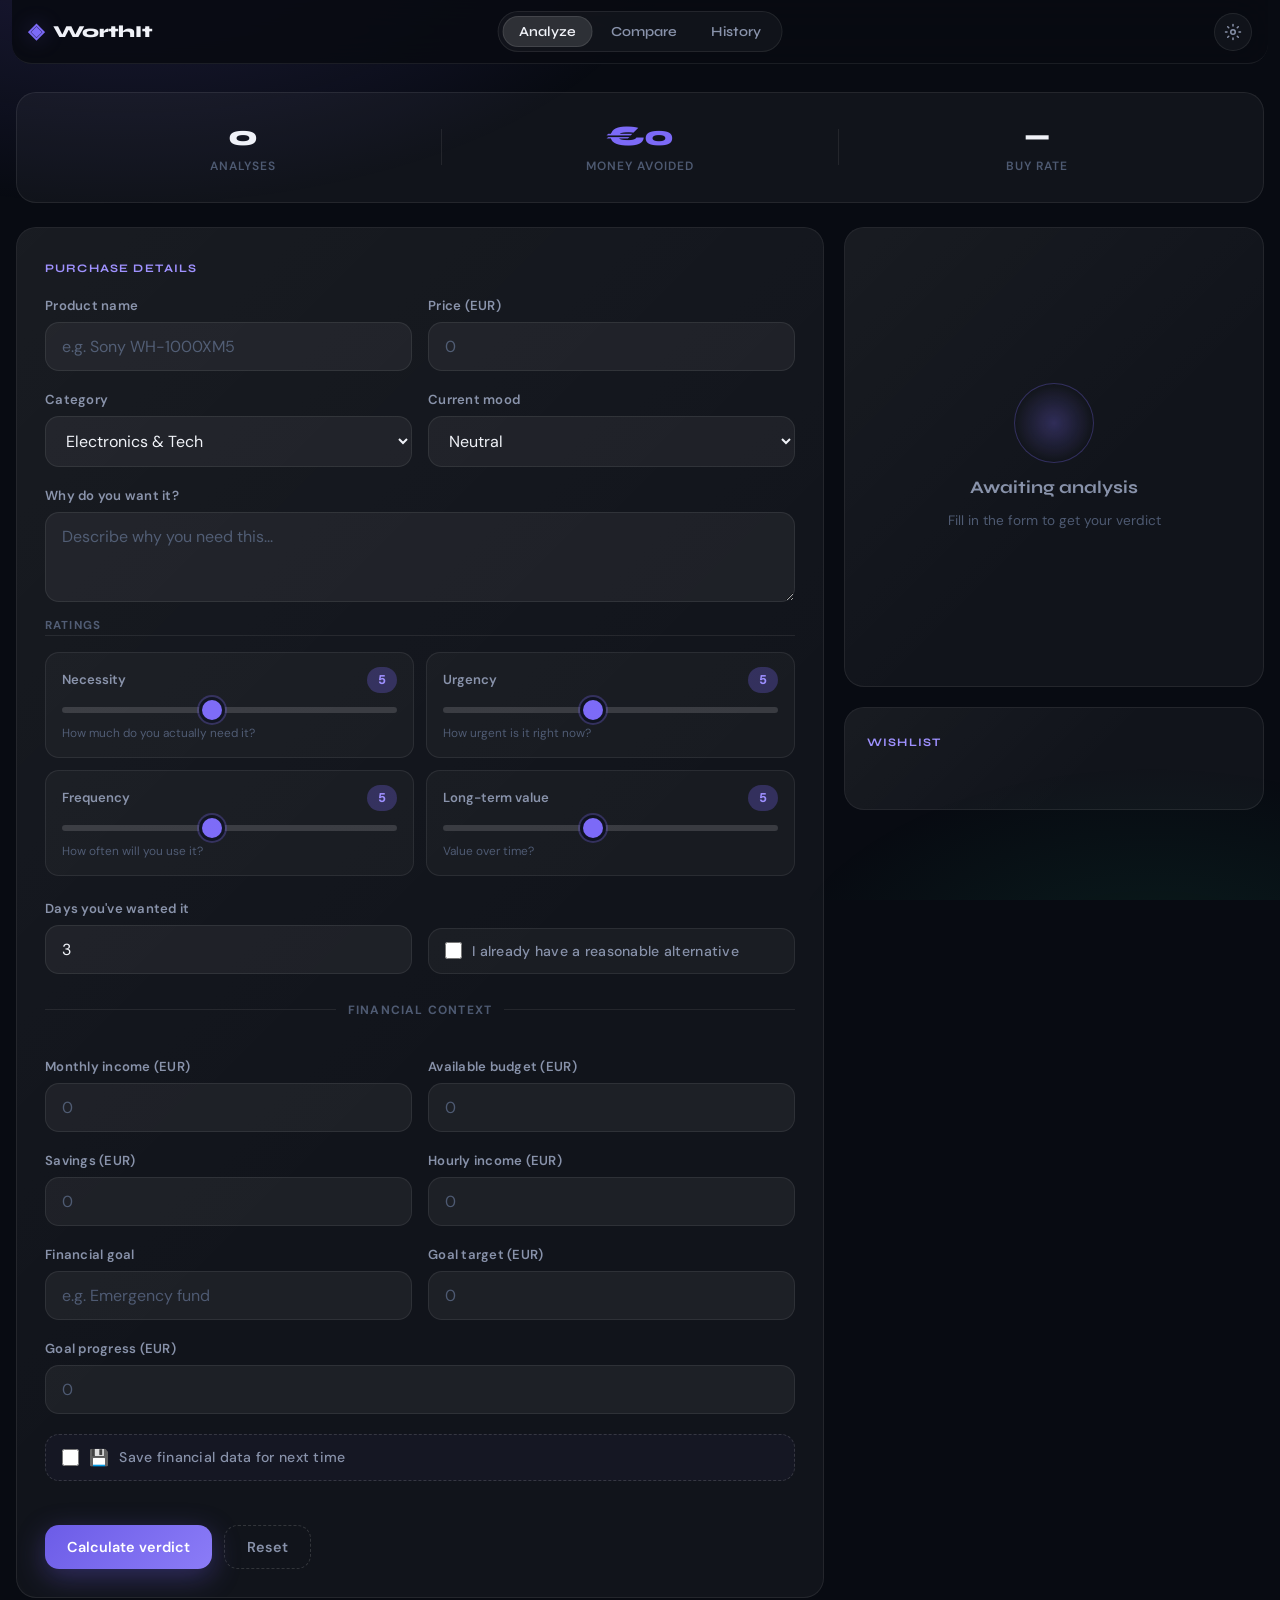
==== commit f608e483: "Am modificat d123." ====
--- a/index.html
+++ b/index.html
@@ -121,18 +121,18 @@
               <div class="field">
                 <label for="category" data-i18n="form.category">Category</label>
                 <select id="category" name="category">
-                  <option value="electronics" data-i18n="cat.electronics">Electronică & Tech</option>
-                  <option value="health" data-i18n="cat.health">Sănătate & Sport</option>
-                  <option value="education" data-i18n="cat.education">Educație & Cărți</option>
-                  <option value="home" data-i18n="cat.home">Casă & Locuință</option>
-                  <option value="transport" data-i18n="cat.transport">Transport & Auto</option>
-                  <option value="utilities" data-i18n="cat.utilities">Servicii & Utilități</option>
-                  <option value="food" data-i18n="cat.food">Alimentare & Băuturi</option>
-                  <option value="groceries" data-i18n="cat.groceries">Groceries</option>
-                  <option value="clothing" data-i18n="cat.clothing">Îmbrăcăminte & Modă</option>
-                  <option value="entertainment" data-i18n="cat.entertainment">Divertisment & Hobby</option>
-                  <option value="travel" data-i18n="cat.travel">Călătorii</option>
-                  <option value="other" data-i18n="cat.other">Altele</option>
+                  <option value="electronics">Electronics & Tech</option>
+                  <option value="health">Health & Sport</option>
+                  <option value="education">Education & Books</option>
+                  <option value="home">Home & Living</option>
+                  <option value="transport">Transport & Auto</option>
+                  <option value="utilities">Services & Utilities</option>
+                  <option value="food">Food & Drinks</option>
+                  <option value="groceries">Groceries</option>
+                  <option value="clothing">Clothing & Fashion</option>
+                  <option value="entertainment">Entertainment & Hobby</option>
+                  <option value="travel">Travel</option>
+                  <option value="other">Other</option>
                 </select>
               </div>
               <div class="field">
@@ -389,18 +389,18 @@
             <div class="field" style="margin-top:12px">
               <label data-i18n="form.category">Category</label>
               <select name="category">
-                <option value="electronics" data-i18n="cat.electronics">Electronică & Tech</option>
-                <option value="health" data-i18n="cat.health">Sănătate & Sport</option>
-                <option value="education" data-i18n="cat.education">Educație & Cărți</option>
-                <option value="home" data-i18n="cat.home">Casă & Locuință</option>
-                <option value="transport" data-i18n="cat.transport">Transport & Auto</option>
-                <option value="utilities" data-i18n="cat.utilities">Servicii & Utilități</option>
-                <option value="food" data-i18n="cat.food">Alimentare & Băuturi</option>
-                <option value="groceries" data-i18n="cat.groceries">Groceries</option>
-                <option value="clothing" data-i18n="cat.clothing">Îmbrăcăminte & Modă</option>
-                <option value="entertainment" data-i18n="cat.entertainment">Divertisment & Hobby</option>
-                <option value="travel" data-i18n="cat.travel">Călătorii</option>
-                <option value="other" data-i18n="cat.other">Altele</option>
+                <option value="electronics">Electronics & Tech</option>
+                <option value="health">Health & Sport</option>
+                <option value="education">Education & Books</option>
+                <option value="home">Home & Living</option>
+                <option value="transport">Transport & Auto</option>
+                <option value="utilities">Services & Utilities</option>
+                <option value="food">Food & Drinks</option>
+                <option value="groceries">Groceries</option>
+                <option value="clothing">Clothing & Fashion</option>
+                <option value="entertainment">Entertainment & Hobby</option>
+                <option value="travel">Travel</option>
+                <option value="other">Other</option>
               </select>
             </div>
             <div class="field" style="margin-top:12px">
@@ -453,18 +453,18 @@
             <div class="field" style="margin-top:12px">
               <label data-i18n="form.category">Category</label>
               <select name="category">
-                <option value="electronics" data-i18n="cat.electronics">Electronică & Tech</option>
-                <option value="health" data-i18n="cat.health">Sănătate & Sport</option>
-                <option value="education" data-i18n="cat.education">Educație & Cărți</option>
-                <option value="home" data-i18n="cat.home">Casă & Locuință</option>
-                <option value="transport" data-i18n="cat.transport">Transport & Auto</option>
-                <option value="utilities" data-i18n="cat.utilities">Servicii & Utilități</option>
-                <option value="food" data-i18n="cat.food">Alimentare & Băuturi</option>
-                <option value="groceries" data-i18n="cat.groceries">Groceries</option>
-                <option value="clothing" data-i18n="cat.clothing">Îmbrăcăminte & Modă</option>
-                <option value="entertainment" data-i18n="cat.entertainment">Divertisment & Hobby</option>
-                <option value="travel" data-i18n="cat.travel">Călătorii</option>
-                <option value="other" data-i18n="cat.other">Altele</option>
+                <option value="electronics">Electronics & Tech</option>
+                <option value="health">Health & Sport</option>
+                <option value="education">Education & Books</option>
+                <option value="home">Home & Living</option>
+                <option value="transport">Transport & Auto</option>
+                <option value="utilities">Services & Utilities</option>
+                <option value="food">Food & Drinks</option>
+                <option value="groceries">Groceries</option>
+                <option value="clothing">Clothing & Fashion</option>
+                <option value="entertainment">Entertainment & Hobby</option>
+                <option value="travel">Travel</option>
+                <option value="other">Other</option>
               </select>
             </div>
             <div class="field" style="margin-top:12px">
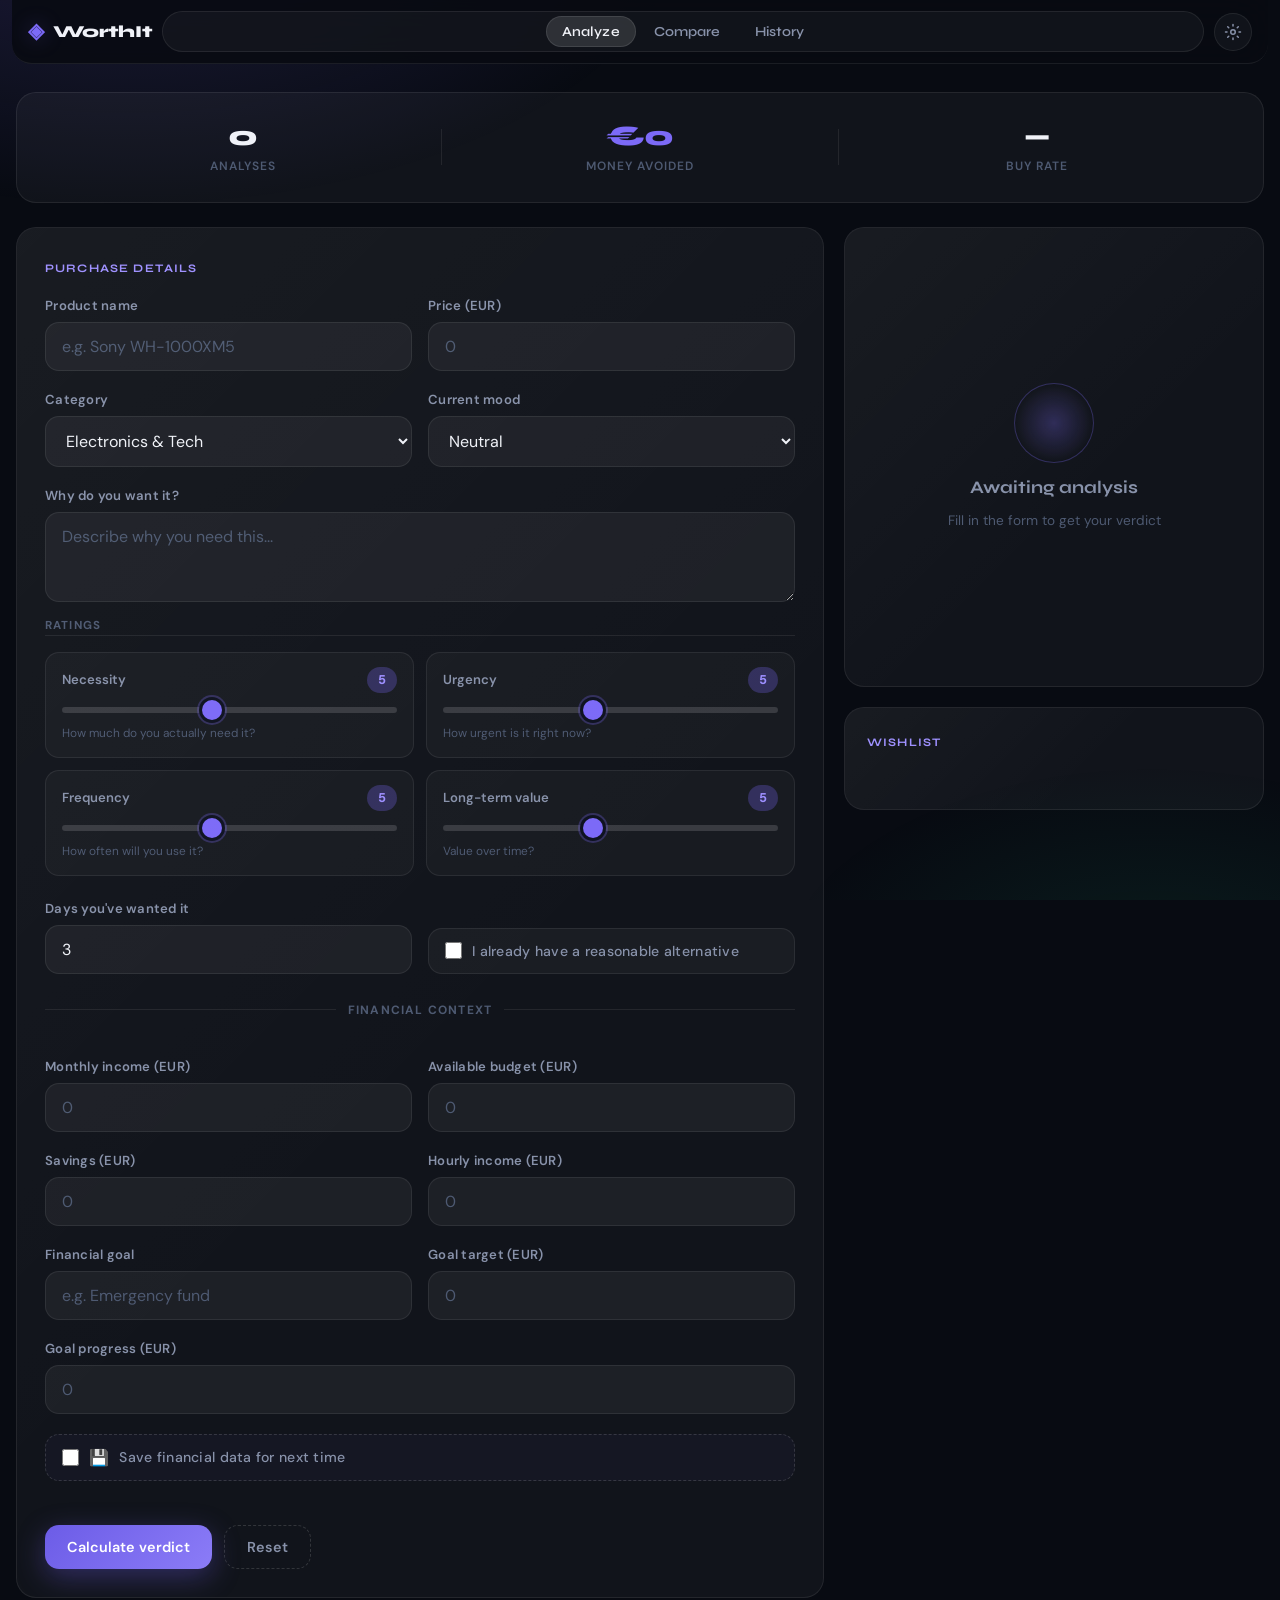
==== commit 6aaf4394: "Am modificat d1235." ====
--- a/index.html
+++ b/index.html
@@ -8,7 +8,7 @@
   <link rel="preconnect" href="https://fonts.googleapis.com" />
   <link rel="preconnect" href="https://fonts.gstatic.com" crossorigin />
   <link href="https://fonts.googleapis.com/css2?family=Syne:wght@400;600;700;800&family=DM+Sans:ital,opsz,wght@0,9..40,300;0,9..40,400;0,9..40,500;0,9..40,600;1,9..40,300&display=swap" rel="stylesheet" />
-  <link rel="stylesheet" href="style.v2.css" />
+  <link rel="stylesheet" href="style.v3.css" />
 </head>
 <body>
 
@@ -253,7 +253,7 @@
             </label>
 
             <div class="form-actions">
-              <button type="submit" class="btn btn-primary" data-i18n="form.submit">Calculate verdict</button>
+              <button type="button" class="btn btn-primary" id="calculateBtn" data-i18n="form.submit">Calculate verdict</button>
               <button type="button" class="btn btn-ghost" id="resetFormBtn" data-i18n="form.reset">Reset</button>
             </div>
 
@@ -644,6 +644,6 @@
   </div>
 </template>
 
-<script src="script.js"></script>
+<script src="script.v2.js"></script>
 </body>
 </html>
--- a/style.v3.css
+++ b/style.v3.css
@@ -0,0 +1,1266 @@
+/* ──────────────────────────────────────────
+   WORTHIT — Ultra-modern CSS
+   Font: Syne (display) + DM Sans (body)
+   Theme: Dark-first, light variant
+────────────────────────────────────────── */
+
+@property --score-pct {
+  syntax: '<number>';
+  initial-value: 0;
+  inherits: false;
+}
+
+:root {
+  /* Dark theme tokens */
+  --bg: #080b12;
+  --bg2: #0e1220;
+  --bg3: #141828;
+  --surface: rgba(255,255,255,0.04);
+  --surface-hover: rgba(255,255,255,0.07);
+  --border: rgba(255,255,255,0.08);
+  --border-strong: rgba(255,255,255,0.14);
+  --text: #f0f2f8;
+  --text-2: #8892aa;
+  --text-3: #4e5a72;
+
+  --accent: #7c6af7;
+  --accent-2: #9d8fff;
+  --accent-glow: rgba(124,106,247,0.28);
+  --buy: #22c88a;
+  --buy-soft: rgba(34,200,138,0.15);
+  --wait: #f0a535;
+  --wait-soft: rgba(240,165,53,0.15);
+  --skip: #f05252;
+  --skip-soft: rgba(240,82,82,0.15);
+
+  --radius: 20px;
+  --radius-sm: 14px;
+  --radius-xs: 10px;
+  --transition: 0.22s cubic-bezier(0.4,0,0.2,1);
+  --shadow: 0 24px 64px rgba(0,0,0,0.45);
+  --shadow-sm: 0 8px 24px rgba(0,0,0,0.28);
+
+  --nav-h: 64px;
+  --max-w: 1280px;
+}
+
+[data-theme="light"] {
+  --bg: #f2f4fb;
+  --bg2: #eaecf5;
+  --bg3: #ffffff;
+  --surface: rgba(255,255,255,0.7);
+  --surface-hover: rgba(255,255,255,0.9);
+  --border: rgba(18,28,68,0.08);
+  --border-strong: rgba(18,28,68,0.16);
+  --text: #0e1220;
+  --text-2: #576080;
+  --text-3: #9aa0b8;
+  --accent-glow: rgba(124,106,247,0.16);
+  --shadow: 0 20px 56px rgba(18,28,68,0.12);
+  --shadow-sm: 0 8px 24px rgba(18,28,68,0.08);
+}
+
+/* ── Reset ── */
+*, *::before, *::after { box-sizing: border-box; margin: 0; padding: 0; }
+html { scroll-behavior: smooth; font-size: 16px; }
+
+body {
+  font-family: 'DM Sans', system-ui, sans-serif;
+  background: var(--bg);
+  color: var(--text);
+  min-height: 100dvh;
+  -webkit-font-smoothing: antialiased;
+}
+
+body::before {
+  content: '';
+  position: fixed;
+  inset: 0;
+  background:
+    radial-gradient(ellipse 80% 60% at 10% -10%, rgba(124,106,247,0.18) 0%, transparent 55%),
+    radial-gradient(ellipse 60% 50% at 90% 110%, rgba(34,200,138,0.10) 0%, transparent 50%);
+  pointer-events: none;
+  z-index: 0;
+}
+
+button, input, select, textarea { font: inherit; }
+a { color: inherit; text-decoration: none; }
+
+/* ── Typography ── */
+h1, h2, h3, .brand-name, .card-eyebrow, .result-label, .nav-tab, .ov-lbl {
+  font-family: 'Syne', sans-serif;
+}
+
+/* ── Layout ── */
+.app-shell {
+  position: relative;
+  z-index: 1;
+  width: min(calc(100% - 32px), var(--max-w));
+  margin: 0 auto;
+  padding-bottom: 80px;
+}
+
+/* ── NAV ── */
+.topnav {
+  position: sticky;
+  top: 0;
+  z-index: 100;
+  display: grid;
+  grid-template-columns: auto 1fr auto;
+  align-items: center;
+  height: var(--nav-h);
+  padding: 0 16px;
+  margin: 0 -4px 28px;
+  background: rgba(8,11,18,0.88);
+  backdrop-filter: blur(20px);
+  -webkit-backdrop-filter: blur(20px);
+  border-bottom: 1px solid var(--border);
+  border-radius: 0 0 var(--radius) var(--radius);
+}
+
+[data-theme="light"] .topnav {
+  background: rgba(242,244,251,0.92);
+}
+
+.nav-brand {
+  display: flex;
+  align-items: center;
+  gap: 9px;
+  font-family: 'Syne', sans-serif;
+  font-weight: 800;
+  font-size: 1.05rem;
+  letter-spacing: -0.02em;
+  white-space: nowrap;
+  flex-shrink: 0;
+}
+
+.brand-icon {
+  font-size: 1.3rem;
+  color: var(--accent);
+  filter: drop-shadow(0 0 10px var(--accent-glow));
+}
+
+/* Tabs — centered in middle grid column */
+.nav-tabs {
+  display: flex;
+  gap: 2px;
+  align-items: center;
+  justify-content: center;
+  background: rgba(255,255,255,0.04);
+  border: 1px solid var(--border);
+  border-radius: 999px;
+  padding: 4px;
+  margin: 0 10px;
+}
+
+[data-theme="light"] .nav-tabs {
+  background: rgba(0,0,0,0.04);
+}
+
+.nav-tab {
+  border: none;
+  background: transparent;
+  color: var(--text-2);
+  font-size: 0.86rem;
+  font-family: 'Syne', sans-serif;
+  font-weight: 600;
+  letter-spacing: 0.01em;
+  padding: 7px 16px;
+  border-radius: 999px;
+  cursor: pointer;
+  touch-action: manipulation;
+  -webkit-tap-highlight-color: transparent;
+  user-select: none;
+  -webkit-user-select: none;
+  transition: color var(--transition), background var(--transition);
+  white-space: nowrap;
+}
+
+.nav-tab:hover { color: var(--text); background: rgba(255,255,255,0.07); }
+
+.nav-tab.active {
+  color: var(--text);
+  background: rgba(255,255,255,0.12);
+  box-shadow: inset 0 0 0 1px rgba(255,255,255,0.1);
+}
+
+[data-theme="light"] .nav-tab.active {
+  background: rgba(0,0,0,0.08);
+}
+
+/* Settings — icon only, right side */
+.nav-settings-icon {
+  background: rgba(255,255,255,0.04);
+  border: 1px solid var(--border);
+  color: var(--text-2);
+  width: 38px;
+  height: 38px;
+  border-radius: 50%;
+  display: grid;
+  place-items: center;
+  cursor: pointer;
+  flex-shrink: 0;
+  touch-action: manipulation;
+  -webkit-tap-highlight-color: transparent;
+  user-select: none;
+  -webkit-user-select: none;
+  transition: color var(--transition), background var(--transition), transform 0.3s ease;
+}
+
+.nav-settings-icon:hover {
+  color: var(--text);
+  background: rgba(255,255,255,0.1);
+  transform: rotate(60deg);
+}
+
+/* Mobile */
+@media (max-width: 520px) {
+  .brand-name { display: none; }
+  .nav-tab { padding: 7px 11px; font-size: 0.78rem; }
+  .topnav { padding: 0 12px; }
+}
+
+/* ── Tab panels ── */
+.tab-panel { display: none; }
+.tab-panel.active { display: block; animation: fadeUp 0.36s ease both; }
+
+@keyframes fadeUp {
+  from { opacity: 0; transform: translateY(14px); }
+  to   { opacity: 1; transform: translateY(0); }
+}
+
+/* ── Hero bar ── */
+.hero-bar {
+  display: flex;
+  align-items: center;
+  gap: 0;
+  padding: 24px 28px;
+  background: var(--surface);
+  border: 1px solid var(--border);
+  border-radius: var(--radius);
+  margin-bottom: 24px;
+  backdrop-filter: blur(12px);
+}
+
+.hero-stat {
+  display: flex;
+  flex-direction: column;
+  align-items: center;
+  gap: 6px;
+  flex: 1;
+  text-align: center;
+  padding: 4px 12px;
+}
+
+.hero-stat-val {
+  font-family: 'Syne', sans-serif;
+  font-size: 1.75rem;
+  font-weight: 800;
+  letter-spacing: -0.02em;
+  line-height: 1.1;
+  display: block;
+  white-space: nowrap;
+}
+
+.hero-stat-val.accent { color: var(--accent); }
+
+.hero-stat-lbl {
+  font-size: 0.75rem;
+  font-weight: 600;
+  letter-spacing: 0.08em;
+  text-transform: uppercase;
+  color: var(--text-3);
+}
+
+.hero-divider {
+  width: 1px;
+  height: 36px;
+  background: var(--border);
+}
+
+/* ── Cards ── */
+.card {
+  background: var(--surface);
+  border: 1px solid var(--border);
+  border-radius: var(--radius);
+  backdrop-filter: blur(12px);
+  padding: 28px;
+  position: relative;
+  overflow: hidden;
+}
+
+.card::before {
+  content: '';
+  position: absolute;
+  inset: 0;
+  background: linear-gradient(135deg, rgba(255,255,255,0.03) 0%, transparent 60%);
+  pointer-events: none;
+}
+
+.card-eyebrow {
+  display: inline-block;
+  font-size: 0.72rem;
+  font-weight: 700;
+  letter-spacing: 0.1em;
+  text-transform: uppercase;
+  color: var(--accent-2);
+  margin-bottom: 22px;
+}
+
+.card-header {
+  margin-bottom: 16px;
+}
+
+/* ── Analyzer layout ── */
+.analyzer-layout {
+  display: grid;
+  grid-template-columns: 1fr 420px;
+  gap: 20px;
+  align-items: start;
+}
+
+.result-col {
+  display: flex;
+  flex-direction: column;
+  gap: 20px;
+  position: sticky;
+  top: calc(var(--nav-h) + 12px);
+}
+
+/* ── Form ── */
+#purchaseForm {
+  display: flex;
+  flex-direction: column;
+  gap: 20px;
+}
+
+.field { display: flex; flex-direction: column; gap: 8px; }
+.field-row { display: grid; grid-template-columns: 1fr 1fr; gap: 16px; }
+.field--sm { flex: 0.6; }
+.field--checkbox { justify-content: flex-end; }
+
+label {
+  font-size: 0.82rem;
+  font-weight: 600;
+  color: var(--text-2);
+  letter-spacing: 0.02em;
+}
+
+input[type="text"],
+input[type="number"],
+select,
+textarea {
+  width: 100%;
+  background: rgba(255,255,255,0.05);
+  border: 1px solid var(--border);
+  border-radius: var(--radius-sm);
+  color: var(--text);
+  padding: 13px 16px;
+  outline: none;
+  transition: border-color var(--transition), background var(--transition), box-shadow var(--transition);
+}
+
+[data-theme="light"] input[type="text"],
+[data-theme="light"] input[type="number"],
+[data-theme="light"] select,
+[data-theme="light"] textarea {
+  background: rgba(255,255,255,0.8);
+}
+
+input::placeholder, textarea::placeholder { color: var(--text-3); }
+
+input:focus, select:focus, textarea:focus {
+  border-color: rgba(124,106,247,0.5);
+  background: rgba(124,106,247,0.05);
+  box-shadow: 0 0 0 4px rgba(124,106,247,0.12);
+}
+
+select option { background: var(--bg2); }
+textarea { resize: vertical; min-height: 90px; }
+
+.field.field--checkbox label { cursor: pointer; }
+.checkbox-label {
+  display: flex;
+  align-items: center;
+  gap: 10px;
+  padding: 13px 16px;
+  border: 1px solid var(--border);
+  border-radius: var(--radius-sm);
+  background: rgba(255,255,255,0.04);
+  cursor: pointer;
+  transition: border-color var(--transition), background var(--transition);
+  font-size: 0.88rem;
+  font-weight: 500;
+  color: var(--text-2);
+}
+.checkbox-label:hover { border-color: var(--border-strong); background: var(--surface-hover); }
+.checkbox-label input { width: 17px; height: 17px; accent-color: var(--accent); flex-shrink: 0; }
+
+.section-divider {
+  display: flex;
+  align-items: center;
+  gap: 12px;
+  margin: 8px 0 20px;
+  color: var(--text-3);
+  font-size: 0.75rem;
+  font-weight: 700;
+  letter-spacing: 0.1em;
+  text-transform: uppercase;
+}
+.section-divider::before, .section-divider::after {
+  content: '';
+  flex: 1;
+  height: 1px;
+  background: var(--border);
+}
+
+/* ── Sliders ── */
+.sliders-section-label {
+  font-size: 0.72rem;
+  font-weight: 700;
+  letter-spacing: 0.1em;
+  text-transform: uppercase;
+  color: var(--text-3);
+  padding-bottom: 2px;
+  border-bottom: 1px solid var(--border);
+  margin-top: -4px;
+}
+
+.sliders-grid {
+  display: grid;
+  grid-template-columns: 1fr 1fr;
+  gap: 12px;
+  margin-top: -4px;
+  margin-bottom: 4px;
+}
+
+.sliders-grid--2 { margin-bottom: 0; }
+
+.slider-card {
+  padding: 14px 16px 16px;
+  background: rgba(255,255,255,0.03);
+  border: 1px solid var(--border);
+  border-radius: var(--radius-sm);
+  display: flex;
+  flex-direction: column;
+  gap: 10px;
+  /* clip the thumb shadow but not the thumb itself */
+  overflow: hidden;
+}
+
+.slider-top {
+  display: flex;
+  justify-content: space-between;
+  align-items: center;
+  font-size: 0.82rem;
+  font-weight: 600;
+  color: var(--text-2);
+  gap: 8px;
+}
+
+.slider-val {
+  display: inline-flex;
+  align-items: center;
+  justify-content: center;
+  min-width: 30px;
+  height: 26px;
+  border-radius: 999px;
+  background: var(--accent-glow);
+  color: var(--accent-2);
+  font-size: 0.8rem;
+  font-weight: 800;
+  flex-shrink: 0;
+}
+
+input[type="range"] {
+  -webkit-appearance: none;
+  appearance: none;
+  width: calc(100% + 0px);
+  height: 6px;
+  border-radius: 999px;
+  background: var(--border-strong);
+  outline: none;
+  padding: 0;
+  margin: 4px 0 2px;
+  cursor: pointer;
+  display: block;
+}
+input[type="range"]::-webkit-slider-thumb {
+  -webkit-appearance: none;
+  width: 20px;
+  height: 20px;
+  border-radius: 50%;
+  background: var(--accent);
+  box-shadow: 0 0 0 3px var(--bg2), 0 0 0 5px var(--accent-glow);
+  transition: transform 0.15s ease;
+  cursor: pointer;
+}
+input[type="range"]::-webkit-slider-thumb:hover { transform: scale(1.15); }
+input[type="range"]::-moz-range-thumb {
+  width: 20px;
+  height: 20px;
+  border-radius: 50%;
+  background: var(--accent);
+  border: 3px solid var(--bg2);
+  box-shadow: 0 0 0 2px var(--accent-glow);
+  cursor: pointer;
+}
+
+.slider-hint {
+  font-size: 0.74rem;
+  color: var(--text-3);
+}
+
+/* ── Buttons ── */
+.btn {
+  display: inline-flex;
+  align-items: center;
+  justify-content: center;
+  gap: 8px;
+  padding: 12px 22px;
+  border-radius: var(--radius-sm);
+  border: none;
+  font-weight: 600;
+  font-size: 0.9rem;
+  cursor: pointer;
+  transition: transform var(--transition), box-shadow var(--transition), background var(--transition), opacity var(--transition);
+  white-space: nowrap;
+}
+
+.btn:hover { transform: translateY(-1px); }
+.btn:active { transform: translateY(0); }
+
+.btn-primary {
+  background: linear-gradient(135deg, #6c5ce7 0%, #8b7cf7 100%);
+  color: #fff;
+  box-shadow: 0 8px 28px rgba(108,92,231,0.35);
+}
+.btn-primary:hover { box-shadow: 0 12px 36px rgba(108,92,231,0.48); }
+
+.btn-secondary {
+  background: var(--surface-hover);
+  color: var(--text);
+  border: 1px solid var(--border-strong);
+}
+.btn-secondary:hover { background: rgba(255,255,255,0.1); }
+
+.btn-ghost {
+  background: transparent;
+  color: var(--text-2);
+  border: 1px dashed var(--border-strong);
+}
+.btn-ghost:hover { color: var(--text); border-color: var(--border-strong); background: var(--surface); }
+
+.btn-danger { background: var(--skip-soft); color: var(--skip); border: 1px solid rgba(240,82,82,0.24); }
+.btn-danger:hover { background: rgba(240,82,82,0.22); }
+
+.btn-danger-full {
+  display: block;
+  width: 100%;
+  padding: 13px;
+  border-radius: var(--radius-sm);
+  border: 1px solid rgba(240,82,82,0.3);
+  background: var(--skip-soft);
+  color: var(--skip);
+  font-weight: 600;
+  font-size: 0.9rem;
+  cursor: pointer;
+  transition: background var(--transition);
+  font-family: inherit;
+}
+.btn-danger-full:hover { background: rgba(240,82,82,0.22); }
+
+.btn-ghost-full {
+  display: block;
+  width: 100%;
+  padding: 13px;
+  border-radius: var(--radius-sm);
+  border: 1px solid var(--border-strong);
+  background: transparent;
+  color: var(--text-2);
+  font-weight: 600;
+  font-size: 0.9rem;
+  cursor: pointer;
+  transition: background var(--transition), color var(--transition);
+  font-family: inherit;
+}
+.btn-ghost-full:hover { color: var(--text); background: var(--surface); }
+
+.form-actions {
+  display: flex;
+  gap: 12px;
+  flex-wrap: wrap;
+  margin-top: 24px;
+}
+
+/* ── Result panel ── */
+.result-card { padding: 28px; min-height: 460px; }
+
+.result-empty {
+  display: flex;
+  flex-direction: column;
+  align-items: center;
+  justify-content: center;
+  text-align: center;
+  gap: 14px;
+  min-height: 400px;
+}
+
+.result-empty-orb {
+  width: 80px;
+  height: 80px;
+  border-radius: 50%;
+  background: radial-gradient(circle, var(--accent-glow) 0%, transparent 70%);
+  border: 1px solid rgba(124,106,247,0.3);
+  animation: pulse-orb 3s ease-in-out infinite;
+}
+
+@keyframes pulse-orb {
+  0%, 100% { transform: scale(1); opacity: 0.7; }
+  50%       { transform: scale(1.1); opacity: 1; }
+}
+
+.result-empty-title {
+  font-family: 'Syne', sans-serif;
+  font-size: 1.1rem;
+  font-weight: 700;
+  color: var(--text-2);
+}
+.result-empty-sub { font-size: 0.85rem; color: var(--text-3); }
+
+.result-content { display: flex; flex-direction: column; gap: 22px; }
+
+/* Score ring */
+.score-section {
+  display: flex;
+  align-items: center;
+  gap: 20px;
+}
+
+.score-ring-outer {
+  position: relative;
+  width: 120px;
+  height: 120px;
+  flex-shrink: 0;
+}
+
+.score-svg { width: 120px; height: 120px; transform: rotate(-90deg); }
+.score-svg--sm { width: 100px; height: 100px; }
+
+.score-track {
+  fill: none;
+  stroke: var(--border-strong);
+  stroke-width: 8;
+}
+
+.score-fill {
+  fill: none;
+  stroke: var(--accent);
+  stroke-width: 8;
+  stroke-linecap: round;
+  stroke-dasharray: 326.73; /* 2π×52 */
+  stroke-dashoffset: 326.73;
+  transition: stroke-dashoffset 0.9s cubic-bezier(0.22, 1, 0.36, 1),
+              stroke 0.4s ease;
+}
+
+.score-center {
+  position: absolute;
+  inset: 0;
+  display: flex;
+  flex-direction: column;
+  align-items: center;
+  justify-content: center;
+  gap: 1px;
+}
+
+.score-center--sm { gap: 0; }
+
+.score-num {
+  font-family: 'Syne', sans-serif;
+  font-size: 2rem;
+  font-weight: 800;
+  letter-spacing: -0.05em;
+  line-height: 1;
+}
+.score-num--sm { font-size: 1.5rem; }
+.score-max { font-size: 0.72rem; color: var(--text-3); font-weight: 600; }
+
+.score-meta { flex: 1; display: flex; flex-direction: column; gap: 10px; }
+
+.result-label {
+  display: block;
+  font-size: 0.72rem;
+  font-weight: 700;
+  letter-spacing: 0.1em;
+  text-transform: uppercase;
+  color: var(--text-3);
+}
+
+.verdict-chip {
+  display: inline-flex;
+  align-items: center;
+  padding: 7px 16px;
+  border-radius: 999px;
+  font-family: 'Syne', sans-serif;
+  font-weight: 700;
+  font-size: 0.9rem;
+  width: fit-content;
+  transition: background var(--transition), color var(--transition);
+}
+.verdict-chip.buy  { background: var(--buy-soft);  color: var(--buy); }
+.verdict-chip.wait { background: var(--wait-soft); color: var(--wait); }
+.verdict-chip.skip { background: var(--skip-soft); color: var(--skip); }
+
+.verdict-sub { font-size: 0.82rem; color: var(--text-2); line-height: 1.5; }
+
+.result-section { display: flex; flex-direction: column; gap: 8px; }
+.result-text { font-size: 0.88rem; color: var(--text-2); line-height: 1.65; }
+
+.result-stats {
+  display: grid;
+  grid-template-columns: 1fr 1fr;
+  gap: 10px;
+}
+
+.result-stat {
+  padding: 14px 16px;
+  background: rgba(255,255,255,0.03);
+  border: 1px solid var(--border);
+  border-radius: var(--radius-sm);
+  display: flex;
+  flex-direction: column;
+  gap: 6px;
+}
+
+.result-stat-val {
+  font-family: 'Syne', sans-serif;
+  font-size: 1.1rem;
+  font-weight: 700;
+}
+
+.result-goal {
+  padding: 16px;
+  background: rgba(124,106,247,0.06);
+  border: 1px solid rgba(124,106,247,0.18);
+  border-radius: var(--radius-sm);
+  display: flex;
+  flex-direction: column;
+  gap: 8px;
+}
+
+.result-category-insight {
+  padding: 16px;
+  background: rgba(255,255,255,0.03);
+  border: 1px solid var(--border);
+  border-left: 3px solid var(--accent);
+  border-radius: var(--radius-sm);
+  display: flex;
+  flex-direction: column;
+  gap: 8px;
+}
+
+/* Cooling off */
+.cooling-block {
+  padding: 16px;
+  background: var(--wait-soft);
+  border: 1px solid rgba(240,165,53,0.3);
+  border-radius: var(--radius-sm);
+  display: flex;
+  flex-direction: column;
+  gap: 8px;
+}
+.cooling-timer {
+  font-family: 'Syne', sans-serif;
+  font-size: 1.6rem;
+  font-weight: 800;
+  color: var(--wait);
+  letter-spacing: 0.04em;
+}
+.cooling-hint { font-size: 0.82rem; color: var(--text-2); line-height: 1.5; }
+
+.result-actions {
+  display: flex;
+  flex-wrap: wrap;
+  gap: 10px;
+}
+
+/* Wishlist card */
+.wishlist-card { padding: 22px; }
+.wishlist-list { display: flex; flex-direction: column; gap: 10px; }
+
+.wishlist-item {
+  display: flex;
+  align-items: center;
+  justify-content: space-between;
+  gap: 12px;
+  padding: 12px 14px;
+  background: rgba(255,255,255,0.03);
+  border: 1px solid var(--border);
+  border-radius: var(--radius-xs);
+  transition: background var(--transition);
+}
+.wishlist-item:hover { background: var(--surface-hover); }
+
+.wishlist-item-info { display: flex; flex-direction: column; gap: 3px; }
+.wishlist-name { font-size: 0.88rem; font-weight: 600; }
+.wishlist-meta { font-size: 0.78rem; color: var(--text-3); }
+
+.wishlist-item-actions { display: flex; gap: 6px; }
+.wl-btn {
+  border: none;
+  background: var(--surface-hover);
+  color: var(--text-2);
+  width: 30px;
+  height: 30px;
+  border-radius: var(--radius-xs);
+  cursor: pointer;
+  font-size: 0.8rem;
+  transition: background var(--transition), color var(--transition);
+  display: grid;
+  place-items: center;
+}
+.wl-btn:hover { color: var(--text); }
+.wl-btn--danger:hover { background: var(--skip-soft); color: var(--skip); }
+
+.empty-state {
+  padding: 20px;
+  text-align: center;
+  color: var(--text-3);
+  font-size: 0.85rem;
+  border: 1px dashed var(--border);
+  border-radius: var(--radius-sm);
+}
+
+/* ── COMPARE tab ── */
+.compare-hero {
+  margin-bottom: 28px;
+}
+.compare-hero h2 {
+  font-size: clamp(1.8rem, 4vw, 2.8rem);
+  font-weight: 800;
+  letter-spacing: -0.04em;
+  margin-bottom: 8px;
+}
+.compare-hero p { color: var(--text-2); font-size: 0.95rem; }
+
+.compare-layout {
+  display: grid;
+  grid-template-columns: 1fr auto 1fr;
+  gap: 20px;
+  align-items: start;
+  margin-bottom: 20px;
+}
+
+.compare-col { display: flex; flex-direction: column; }
+
+.compare-card { position: relative; padding: 24px; padding-top: 20px; }
+
+.compare-card-header {
+  display: flex;
+  align-items: center;
+  gap: 12px;
+  margin-bottom: 20px;
+}
+
+.compare-card-title {
+  font-family: 'Syne', sans-serif;
+  font-size: 0.85rem;
+  font-weight: 700;
+  color: var(--text-3);
+  text-transform: uppercase;
+  letter-spacing: 0.08em;
+}
+
+.compare-label {
+  display: inline-flex;
+  align-items: center;
+  justify-content: center;
+  width: 32px;
+  height: 32px;
+  border-radius: 50%;
+  font-family: 'Syne', sans-serif;
+  font-weight: 800;
+  font-size: 0.95rem;
+  flex-shrink: 0;
+}
+
+.sliders-grid--2 {
+  grid-template-columns: 1fr 1fr;
+  gap: 10px;
+}
+.label-a { background: rgba(124,106,247,0.2); color: var(--accent-2); }
+.label-b { background: rgba(34,200,138,0.2); color: var(--buy); }
+
+.compare-vs {
+  display: flex;
+  align-items: center;
+  justify-content: center;
+  padding-top: 60px;
+}
+.compare-vs span {
+  font-family: 'Syne', sans-serif;
+  font-weight: 800;
+  font-size: 1.2rem;
+  color: var(--text-3);
+  background: var(--surface);
+  border: 1px solid var(--border);
+  width: 52px;
+  height: 52px;
+  border-radius: 50%;
+  display: grid;
+  place-items: center;
+}
+
+.compare-finance-card { padding: 24px; margin-bottom: 20px; }
+
+.compare-result { animation: fadeUp 0.4s ease both; }
+.compare-result-grid {
+  display: grid;
+  grid-template-columns: 1fr auto 1fr;
+  gap: 20px;
+  align-items: center;
+}
+
+.compare-result-card {
+  background: var(--surface);
+  border: 1px solid var(--border);
+  border-radius: var(--radius);
+  padding: 24px;
+  display: flex;
+  flex-direction: column;
+  align-items: center;
+  gap: 14px;
+  text-align: center;
+  transition: border-color var(--transition), box-shadow var(--transition);
+}
+
+.compare-result-card.winner {
+  border-color: var(--accent);
+  box-shadow: 0 0 0 1px var(--accent), 0 0 40px var(--accent-glow);
+}
+
+.compare-result-label { font-family: 'Syne', sans-serif; font-weight: 800; font-size: 1.2rem; }
+.compare-result-name { font-weight: 600; font-size: 0.95rem; color: var(--text-2); }
+.compare-score-ring-wrap { position: relative; width: 100px; height: 100px; }
+.compare-verdict {
+  padding: 6px 14px;
+  border-radius: 999px;
+  font-size: 0.82rem;
+  font-weight: 700;
+  font-family: 'Syne', sans-serif;
+}
+
+.compare-stats-mini { display: flex; flex-direction: column; gap: 4px; width: 100%; }
+.compare-stats-mini span {
+  display: flex;
+  justify-content: space-between;
+  font-size: 0.8rem;
+  color: var(--text-2);
+  padding: 4px 0;
+  border-bottom: 1px solid var(--border);
+}
+.compare-stats-mini span:last-child { border-bottom: none; }
+
+.compare-winner {
+  display: flex;
+  flex-direction: column;
+  align-items: center;
+  gap: 10px;
+  text-align: center;
+  padding: 20px 16px;
+  background: var(--surface);
+  border: 1px solid var(--border);
+  border-radius: var(--radius);
+}
+.winner-label {
+  font-size: 0.72rem;
+  font-weight: 700;
+  letter-spacing: 0.1em;
+  text-transform: uppercase;
+  color: var(--text-3);
+}
+.winner-name {
+  font-family: 'Syne', sans-serif;
+  font-weight: 800;
+  font-size: 1.2rem;
+  color: var(--accent-2);
+}
+.winner-reason {
+  font-size: 0.82rem;
+  color: var(--text-2);
+  line-height: 1.5;
+}
+
+/* ── HISTORY tab ── */
+.history-header { margin-bottom: 24px; }
+.history-header h2 {
+  font-size: clamp(1.8rem, 4vw, 2.8rem);
+  font-weight: 800;
+  letter-spacing: -0.04em;
+  margin-bottom: 16px;
+}
+
+.overview-row {
+  display: flex;
+  gap: 12px;
+  flex-wrap: wrap;
+}
+
+.ov-card {
+  flex: 1;
+  min-width: 100px;
+  padding: 22px 16px 18px;
+  background: var(--surface);
+  border: 1px solid var(--border);
+  border-radius: var(--radius-sm);
+  display: flex;
+  flex-direction: column;
+  align-items: center;
+  gap: 8px;
+  text-align: center;
+}
+
+.ov-val {
+  font-family: 'Syne', sans-serif;
+  font-size: 1.75rem;
+  font-weight: 800;
+  letter-spacing: -0.02em;
+  line-height: 1.1;
+  display: block;
+}
+.ov-val.accent { color: var(--accent); }
+.ov-lbl { font-size: 0.72rem; font-weight: 700; letter-spacing: 0.08em; text-transform: uppercase; color: var(--text-3); }
+
+.ov-buy .ov-val { color: var(--buy); }
+.ov-wait .ov-val { color: var(--wait); }
+.ov-skip .ov-val { color: var(--skip); }
+.ov-avoided .ov-val { color: var(--accent-2); }
+
+.bars-card {
+  padding: 22px 28px;
+  margin-bottom: 20px;
+  display: flex;
+  flex-direction: column;
+  gap: 16px;
+}
+
+.bar-row {
+  display: grid;
+  grid-template-columns: 64px 1fr 44px;
+  align-items: center;
+  gap: 14px;
+}
+
+.bar-lbl { font-size: 0.82rem; font-weight: 600; color: var(--text-2); text-align: right; }
+.bar-pct { font-size: 0.82rem; font-weight: 700; color: var(--text-2); }
+
+.bar-track {
+  height: 8px;
+  border-radius: 999px;
+  background: var(--border-strong);
+  overflow: hidden;
+}
+
+.bar-fill {
+  height: 100%;
+  border-radius: 999px;
+  width: 0;
+  transition: width 0.8s cubic-bezier(0.22, 1, 0.36, 1);
+}
+.bar-fill--buy  { background: linear-gradient(90deg, #1aaa74, #22c88a); }
+.bar-fill--wait { background: linear-gradient(90deg, #d4891e, #f0a535); }
+.bar-fill--skip { background: linear-gradient(90deg, #c43636, #f05252); }
+
+.history-list { display: flex; flex-direction: column; gap: 12px; }
+
+.history-item {
+  padding: 20px 22px;
+  background: var(--surface);
+  border: 1px solid var(--border);
+  border-radius: var(--radius-sm);
+  display: flex;
+  flex-direction: column;
+  gap: 8px;
+  transition: background var(--transition), border-color var(--transition);
+  animation: fadeUp 0.3s ease both;
+}
+.history-item:hover { background: var(--surface-hover); border-color: var(--border-strong); }
+
+.history-item-top {
+  display: flex;
+  justify-content: space-between;
+  align-items: center;
+  gap: 12px;
+}
+
+.history-name { font-weight: 700; font-size: 0.95rem; }
+.history-item-meta { font-size: 0.8rem; color: var(--text-3); }
+.history-item-exp { font-size: 0.84rem; color: var(--text-2); line-height: 1.6; }
+
+.verdict-tag {
+  display: inline-flex;
+  align-items: center;
+  padding: 4px 12px;
+  border-radius: 999px;
+  font-size: 0.75rem;
+  font-weight: 700;
+  font-family: 'Syne', sans-serif;
+  letter-spacing: 0.04em;
+  white-space: nowrap;
+}
+.verdict-tag.buy  { background: var(--buy-soft);  color: var(--buy); }
+.verdict-tag.wait { background: var(--wait-soft); color: var(--wait); }
+.verdict-tag.skip { background: var(--skip-soft); color: var(--skip); }
+
+/* ── MODALS ── */
+.modal-overlay {
+  position: fixed;
+  inset: 0;
+  z-index: 500;
+  background: rgba(0,0,0,0.65);
+  backdrop-filter: blur(8px);
+  display: grid;
+  place-items: center;
+  padding: 20px;
+  opacity: 0;
+  pointer-events: none;
+  transition: opacity 0.22s ease;
+}
+
+.modal-overlay.open {
+  opacity: 1;
+  pointer-events: all;
+}
+
+.modal-box {
+  background: var(--bg2);
+  border: 1px solid var(--border-strong);
+  border-radius: var(--radius);
+  padding: 0;
+  width: 100%;
+  max-width: 440px;
+  box-shadow: var(--shadow);
+  transform: scale(0.95) translateY(10px);
+  transition: transform 0.28s cubic-bezier(0.22,1,0.36,1);
+  overflow: hidden;
+}
+.modal-box--sm { max-width: 360px; }
+.modal-overlay.open .modal-box { transform: scale(1) translateY(0); }
+
+.modal-header {
+  display: flex;
+  justify-content: space-between;
+  align-items: center;
+  padding: 20px 24px;
+  border-bottom: 1px solid var(--border);
+}
+.modal-header h3 { font-size: 1.05rem; font-weight: 700; }
+.modal-close {
+  border: none;
+  background: var(--surface-hover);
+  color: var(--text-2);
+  width: 32px;
+  height: 32px;
+  border-radius: 999px;
+  cursor: pointer;
+  font-size: 0.8rem;
+  display: grid;
+  place-items: center;
+  transition: color var(--transition), background var(--transition);
+}
+.modal-close:hover { color: var(--text); background: rgba(255,255,255,0.12); }
+
+.modal-body { padding: 24px; display: flex; flex-direction: column; gap: 20px; }
+
+.settings-section { display: flex; flex-direction: column; gap: 10px; }
+.settings-label { font-size: 0.78rem; font-weight: 700; letter-spacing: 0.08em; text-transform: uppercase; color: var(--text-3); }
+
+.toggle-group { display: flex; gap: 8px; }
+.toggle-btn {
+  flex: 1;
+  padding: 10px;
+  border: 1px solid var(--border);
+  border-radius: var(--radius-xs);
+  background: transparent;
+  color: var(--text-2);
+  font-size: 0.88rem;
+  font-weight: 600;
+  cursor: pointer;
+  transition: all var(--transition);
+}
+.toggle-btn.active {
+  background: var(--accent);
+  color: #fff;
+  border-color: var(--accent);
+}
+.toggle-btn:not(.active):hover { background: var(--surface-hover); color: var(--text); }
+
+.confirm-actions { display: flex; flex-direction: column; gap: 10px; margin-top: 4px; }
+
+/* Save profile checkbox */
+.save-profile-label {
+  display: flex;
+  align-items: center;
+  gap: 10px;
+  padding: 12px 16px;
+  border-radius: var(--radius-sm);
+  border: 1px dashed var(--border-strong);
+  background: rgba(124,106,247,0.04);
+  cursor: pointer;
+  font-size: 0.88rem;
+  font-weight: 500;
+  color: var(--text-2);
+  transition: border-color var(--transition), background var(--transition), color var(--transition);
+  user-select: none;
+}
+.save-profile-label:hover {
+  border-color: var(--accent);
+  background: rgba(124,106,247,0.08);
+  color: var(--text);
+}
+.save-profile-label input[type="checkbox"] {
+  width: 17px;
+  height: 17px;
+  accent-color: var(--accent);
+  flex-shrink: 0;
+  cursor: pointer;
+}
+.save-profile-label:has(input:checked) {
+  border-color: var(--accent);
+  border-style: solid;
+  background: rgba(124,106,247,0.1);
+  color: var(--text);
+}
+.save-profile-icon { font-size: 1rem; }
+
+/* ── Utilities ── */
+.hidden { display: none !important; }
+
+/* ── Responsive ── */
+@media (max-width: 1100px) {
+  .analyzer-layout { grid-template-columns: 1fr; }
+  .result-col { position: static; }
+}
+
+@media (max-width: 860px) {
+  .compare-layout { grid-template-columns: 1fr; }
+  .compare-vs { padding-top: 0; padding: 4px 0; }
+  .compare-vs span { width: 44px; height: 44px; font-size: 1rem; }
+  .compare-result-grid { grid-template-columns: 1fr; }
+  .compare-winner { order: -1; }
+}
+
+@media (max-width: 640px) {
+  .app-shell { width: calc(100% - 24px); }
+  .topnav { padding: 0 12px; }
+  .card, .result-card { padding: 20px; }
+  .field-row { grid-template-columns: 1fr; }
+  .sliders-grid { grid-template-columns: 1fr; }
+  .hero-bar { padding: 14px 18px; }
+  .hero-stat-val { font-size: 1.4rem; }
+  .ov-val { font-size: 1.4rem; }
+  .score-section { flex-direction: column; align-items: flex-start; }
+  .overview-row { gap: 8px; }
+  .ov-card { min-width: 80px; }
+}
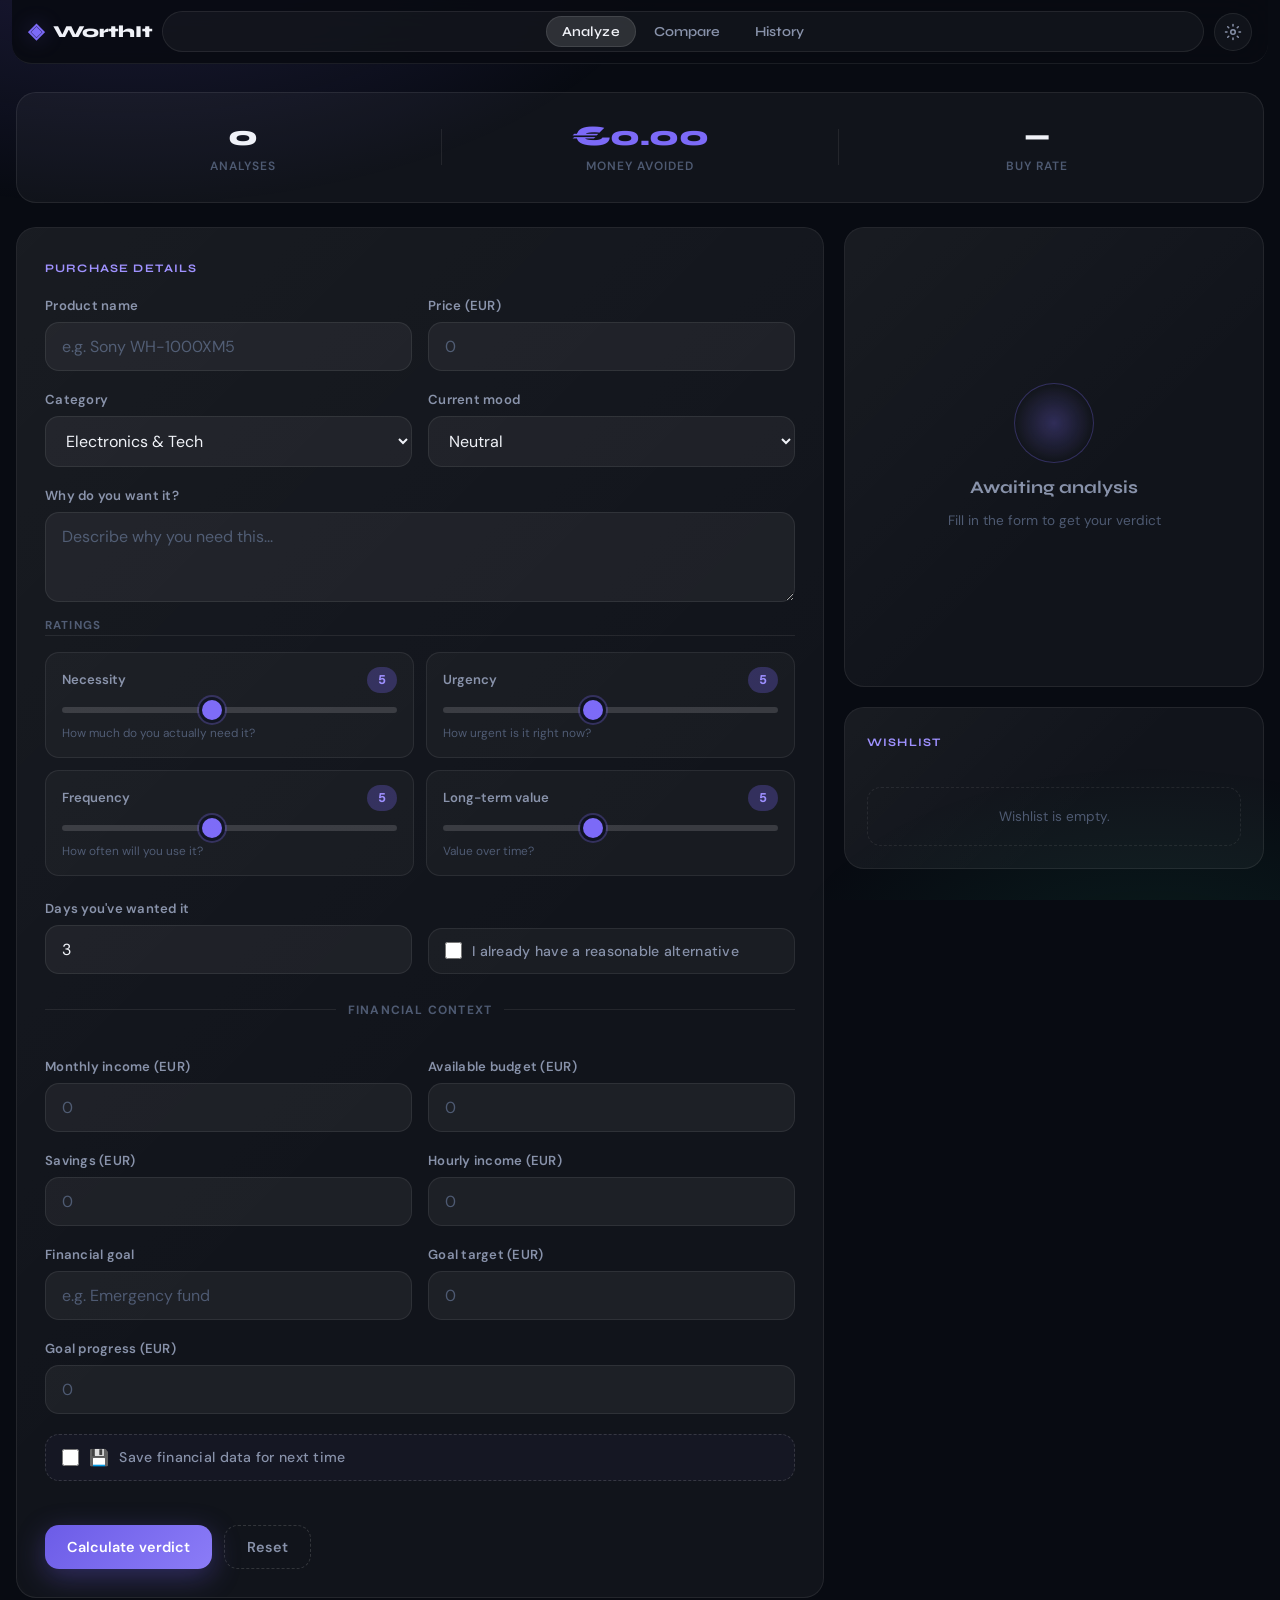
==== commit 9cf17b60: "Am modificat d1236." ====
--- a/index.html
+++ b/index.html
@@ -644,6 +644,6 @@
   </div>
 </template>
 
-<script src="script.v2.js"></script>
+<script src="script.v3.js"></script>
 </body>
 </html>
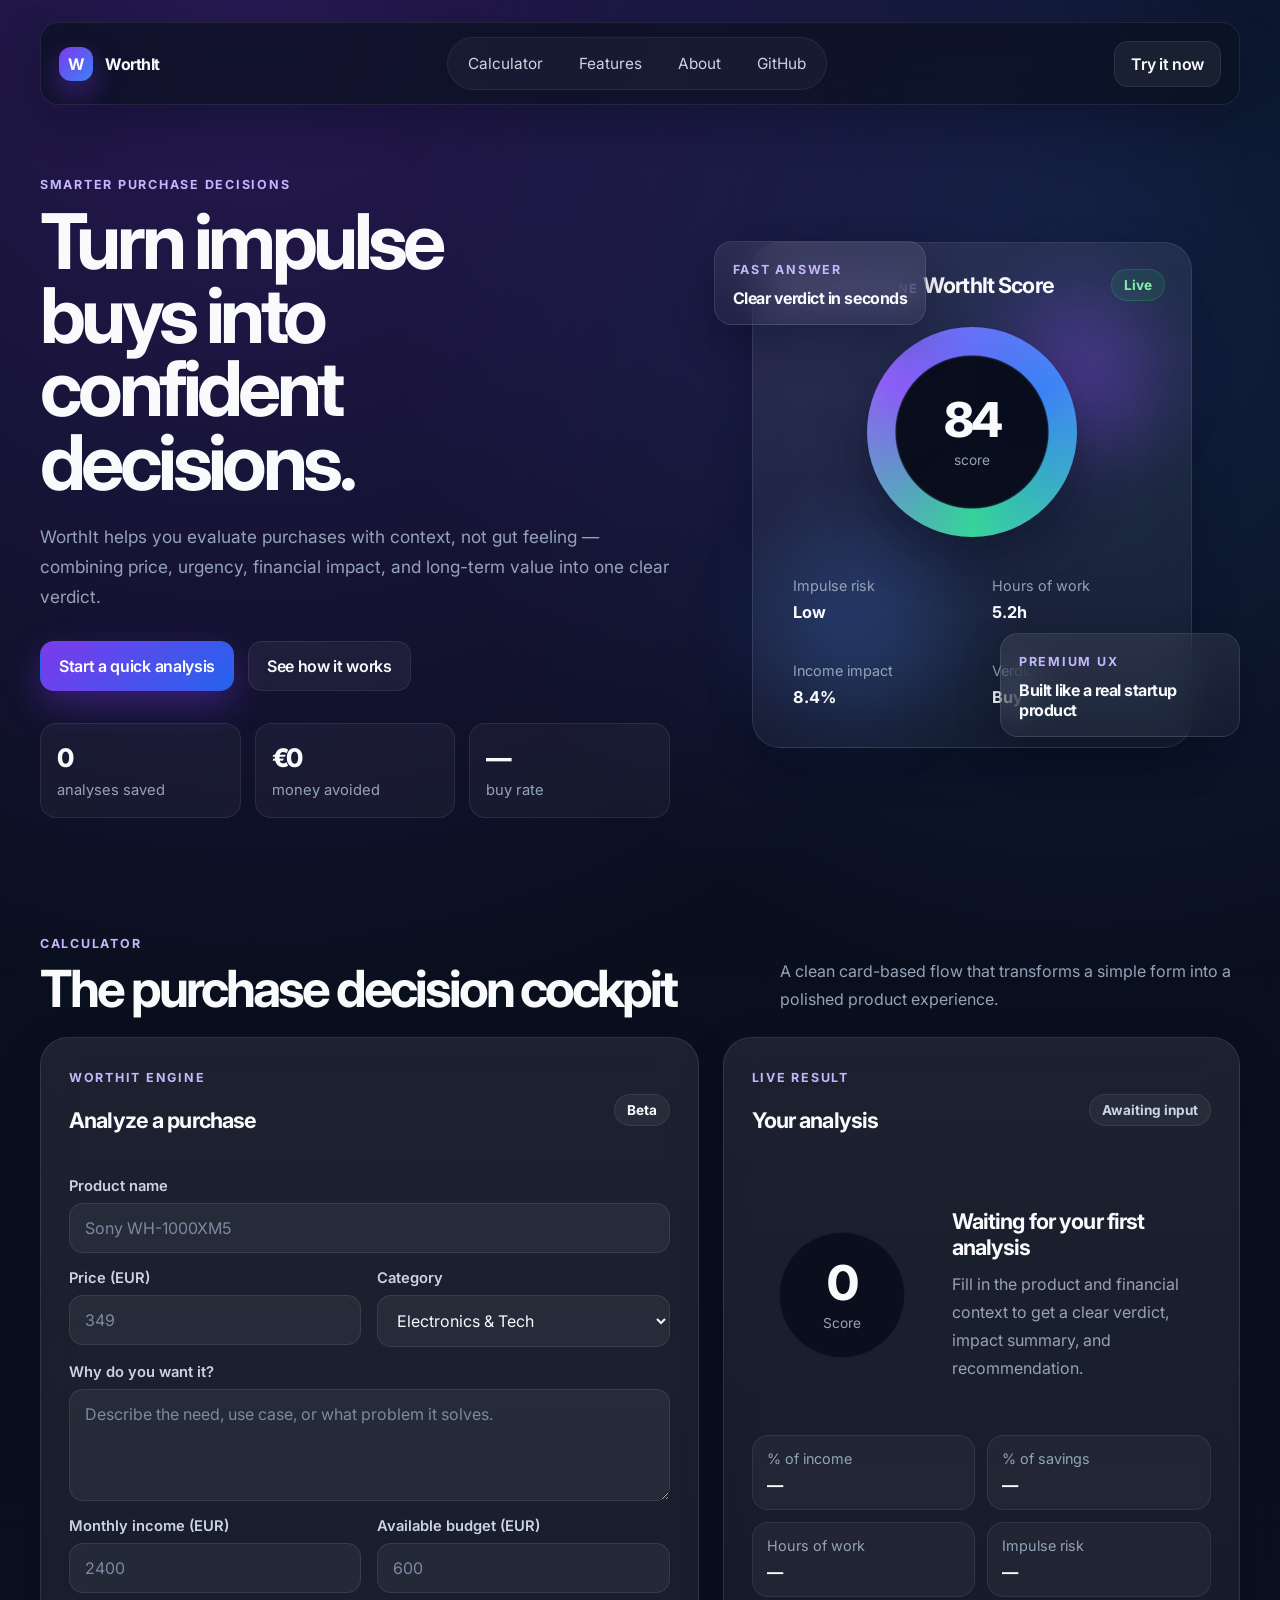
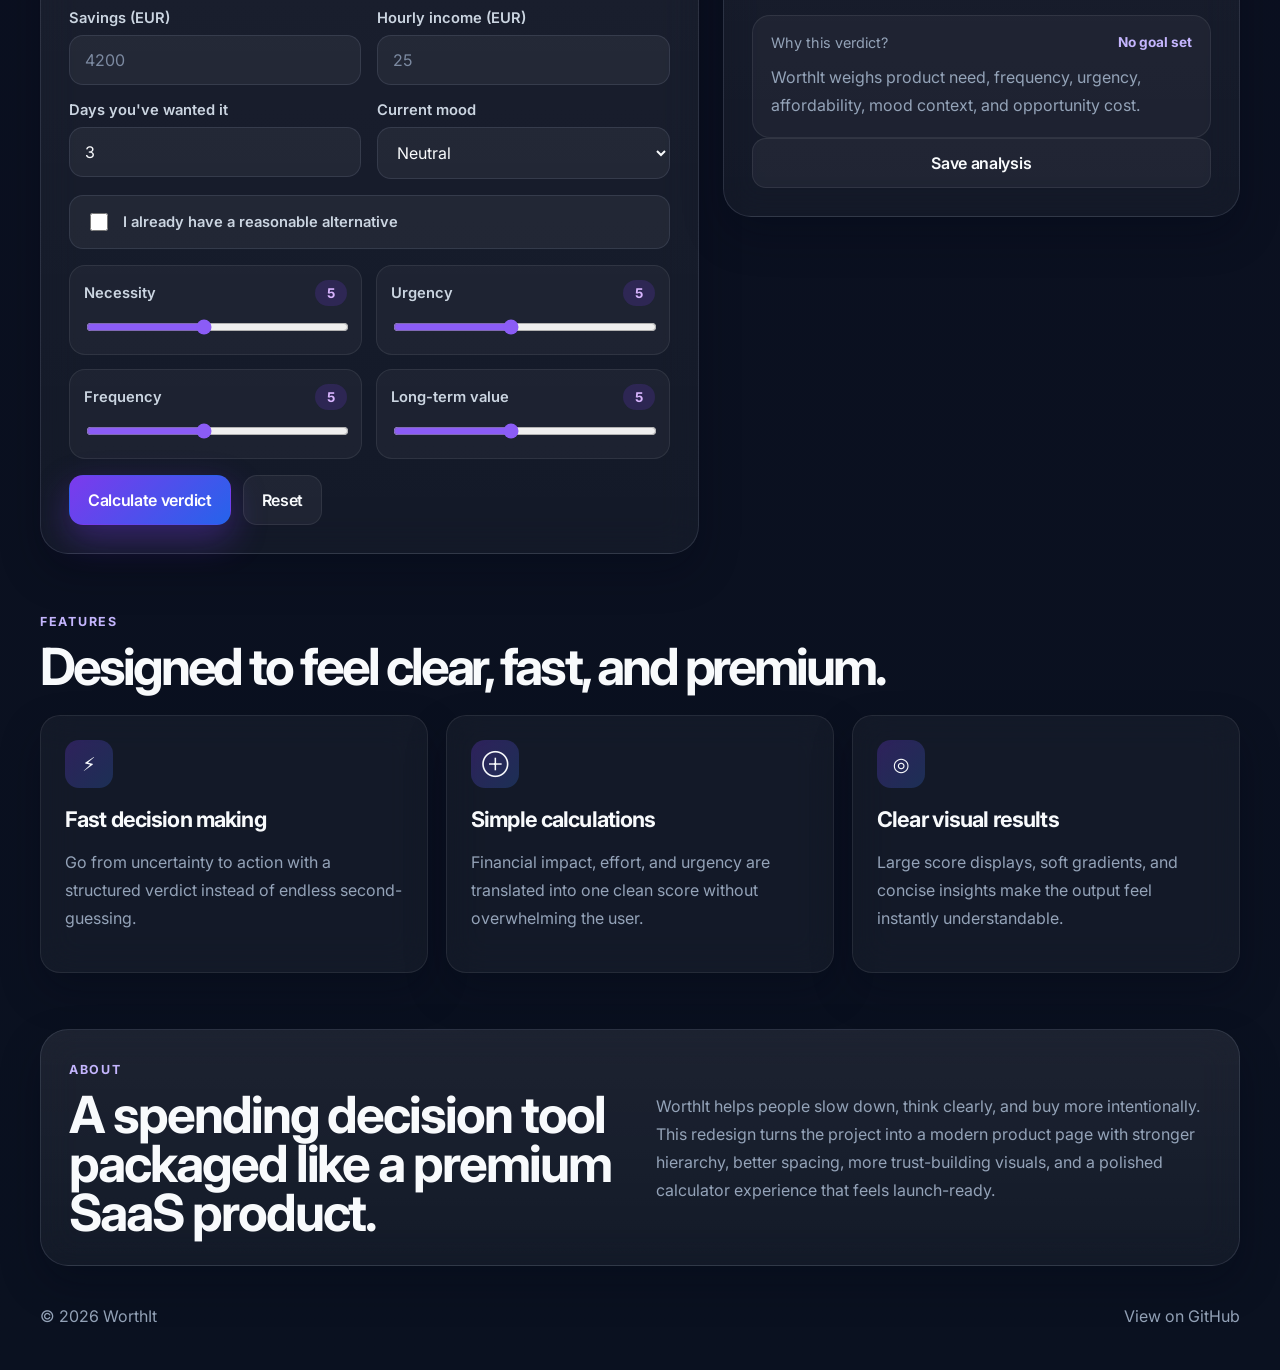
==== commit c6950281: "Am modificat d1235." ====
--- a/index.html
+++ b/index.html
@@ -1,125 +1,149 @@
 <!DOCTYPE html>
-<html lang="en" data-lang="en" data-theme="dark">
+<html lang="en">
 <head>
   <meta charset="UTF-8" />
   <meta name="viewport" content="width=device-width, initial-scale=1.0" />
-  <title>WorthIt — Purchase Decision Engine</title>
-  <meta name="description" content="Slow down impulsive spending. Get a clear, data-driven verdict before you buy." />
+  <title>WorthIt — Premium SaaS Redesign</title>
+  <meta name="description" content="WorthIt helps you decide whether a purchase is actually worth it with a premium modern SaaS-style interface." />
   <link rel="preconnect" href="https://fonts.googleapis.com" />
   <link rel="preconnect" href="https://fonts.gstatic.com" crossorigin />
-  <link href="https://fonts.googleapis.com/css2?family=Syne:wght@400;600;700;800&family=DM+Sans:ital,opsz,wght@0,9..40,300;0,9..40,400;0,9..40,500;0,9..40,600;1,9..40,300&display=swap" rel="stylesheet" />
-  <link rel="stylesheet" href="style.v3.css" />
+  <link href="https://fonts.googleapis.com/css2?family=Inter:wght@400;500;600;700;800&display=swap" rel="stylesheet" />
+  <link rel="stylesheet" href="worthit-redesign.css" />
 </head>
 <body>
-
-<!-- SETTINGS MODAL -->
-<div class="modal-overlay" id="settingsOverlay">
-  <div class="modal-box" id="settingsModal" role="dialog" aria-modal="true" aria-label="Settings">
-    <div class="modal-header">
-      <h3 data-i18n="settings.title">Settings</h3>
-      <button class="modal-close" id="settingsClose" aria-label="Close">✕</button>
-    </div>
-    <div class="modal-body">
-      <div class="settings-section">
-        <p class="settings-label" data-i18n="settings.language">Language / Limbă</p>
-        <div class="toggle-group">
-          <button class="toggle-btn active" data-lang="en">English</button>
-          <button class="toggle-btn" data-lang="ro">Română</button>
-        </div>
-      </div>
-      <div class="settings-section">
-        <p class="settings-label" data-i18n="settings.theme">Theme</p>
-        <div class="toggle-group">
-          <button class="toggle-btn active" data-theme="dark" data-i18n="settings.dark">Dark</button>
-          <button class="toggle-btn" data-theme="light" data-i18n="settings.light">Light</button>
-        </div>
-      </div>
-      <div class="settings-section">
-        <p class="settings-label" data-i18n="settings.reset">Danger zone</p>
-        <button class="btn btn-danger-full" id="resetDataBtn" data-i18n="settings.resetBtn">Reset all saved data</button>
-      </div>
-    </div>
-  </div>
-</div>
-
-<!-- CONFIRM MODAL -->
-<div class="modal-overlay" id="confirmOverlay">
-  <div class="modal-box modal-box--sm" id="confirmModal" role="dialog" aria-modal="true">
-    <div class="modal-header">
-      <h3 data-i18n="confirm.title">Are you sure?</h3>
-    </div>
-    <div class="modal-body">
-      <p data-i18n="confirm.body">This will permanently delete all saved decisions, wishlist and profile data.</p>
-      <div class="confirm-actions">
-        <button class="btn btn-danger-full" id="confirmYes" data-i18n="confirm.yes">Yes, delete everything</button>
-        <button class="btn btn-ghost-full" id="confirmNo" data-i18n="confirm.no">Cancel</button>
-      </div>
-    </div>
-  </div>
-</div>
-
-<div class="app-shell">
-
-  <!-- NAV -->
-  <nav class="topnav">
-    <div class="nav-brand">
-      <span class="brand-icon">◈</span>
-      <span class="brand-name">WorthIt</span>
-    </div>
-    <div class="nav-tabs">
-      <button class="nav-tab active" data-tab="analyzer" data-i18n="nav.analyze">Analyze</button>
-      <button class="nav-tab" data-tab="compare" data-i18n="nav.compare">Compare</button>
-      <button class="nav-tab" data-tab="history" data-i18n="nav.history">History</button>
-    </div>
-    <button class="nav-settings-icon" id="settingsBtn" aria-label="Settings">
-      <svg width="18" height="18" viewBox="0 0 24 24" fill="none" stroke="currentColor" stroke-width="2" stroke-linecap="round" stroke-linejoin="round"><circle cx="12" cy="12" r="3"/><path d="M12 2v2M12 20v2M4.93 4.93l1.41 1.41M17.66 17.66l1.41 1.41M2 12h2M20 12h2M4.93 19.07l1.41-1.41M17.66 6.34l1.41-1.41"/></svg>
-    </button>
-  </nav>
-
-  <!-- ═══ TAB: ANALYZER ═══ -->
-  <section class="tab-panel active" id="tab-analyzer">
-
-    <!-- Hero stats bar -->
-    <div class="hero-bar">
-      <div class="hero-stat">
-        <span class="hero-stat-val" id="heroDecisions">0</span>
-        <span class="hero-stat-lbl" data-i18n="hero.analyses">analyses</span>
-      </div>
-      <div class="hero-divider"></div>
-      <div class="hero-stat">
-        <span class="hero-stat-val accent" id="heroAvoided">€0</span>
-        <span class="hero-stat-lbl" data-i18n="hero.avoided">money avoided</span>
-      </div>
-      <div class="hero-divider"></div>
-      <div class="hero-stat">
-        <span class="hero-stat-val" id="heroBuyRate">—</span>
-        <span class="hero-stat-lbl" data-i18n="hero.buyRate">buy rate</span>
-      </div>
-    </div>
-
-    <div class="analyzer-layout">
-
-      <!-- FORM -->
-      <div class="form-col">
-        <div class="card">
-          <div class="card-eyebrow" data-i18n="form.eyebrow">Purchase Details</div>
-
-          <form id="purchaseForm" novalidate>
-
-            <div class="field-row">
-              <div class="field">
-                <label for="productName" data-i18n="form.name">Product name</label>
-                <input id="productName" name="productName" type="text" placeholder="e.g. Sony WH-1000XM5" required />
-              </div>
-              <div class="field field--sm">
-                <label for="price" data-i18n="form.price">Price (EUR)</label>
-                <input id="price" name="price" type="number" min="0" step="0.01" placeholder="0" required />
-              </div>
-            </div>
-
-            <div class="field-row">
-              <div class="field">
-                <label for="category" data-i18n="form.category">Category</label>
+  <div class="site-shell">
+    <header class="topbar">
+      <a class="brand" href="#top">
+        <span class="brand-mark">W</span>
+        <span>WorthIt</span>
+      </a>
+
+      <nav class="topnav">
+        <a href="#calculator">Calculator</a>
+        <a href="#features">Features</a>
+        <a href="#about">About</a>
+        <a href="https://github.com/" target="_blank" rel="noreferrer">GitHub</a>
+      </nav>
+
+      <a class="nav-cta" href="#calculator">Try it now</a>
+    </header>
+
+    <main id="top">
+      <section class="hero">
+        <div class="hero-copy">
+          <div class="eyebrow">Smarter purchase decisions</div>
+          <h1>Turn impulse buys into confident decisions.</h1>
+          <p class="hero-subtitle">
+            WorthIt helps you evaluate purchases with context, not gut feeling — combining price,
+            urgency, financial impact, and long-term value into one clear verdict.
+          </p>
+
+          <div class="hero-actions">
+            <a class="button button-primary" href="#calculator">Start a quick analysis</a>
+            <a class="button button-secondary" href="#features">See how it works</a>
+          </div>
+
+          <div class="hero-proof">
+            <div class="proof-card">
+              <span class="proof-value" id="heroAnalyses">0</span>
+              <span class="proof-label">analyses saved</span>
+            </div>
+            <div class="proof-card">
+              <span class="proof-value" id="heroAvoided">€0</span>
+              <span class="proof-label">money avoided</span>
+            </div>
+            <div class="proof-card">
+              <span class="proof-value" id="heroBuyRate">—</span>
+              <span class="proof-label">buy rate</span>
+            </div>
+          </div>
+        </div>
+
+        <div class="hero-visual">
+          <div class="hero-orb hero-orb-a"></div>
+          <div class="hero-orb hero-orb-b"></div>
+          <div class="dashboard-preview glass-panel">
+            <div class="preview-header">
+              <div>
+                <span class="preview-kicker">Decision engine</span>
+                <strong>WorthIt Score</strong>
+              </div>
+              <span class="status-chip status-chip-live">Live</span>
+            </div>
+
+            <div class="preview-score-ring">
+              <div class="preview-score-core">
+                <span>84</span>
+                <small>score</small>
+              </div>
+            </div>
+
+            <div class="preview-grid">
+              <div class="mini-stat">
+                <span>Impulse risk</span>
+                <strong>Low</strong>
+              </div>
+              <div class="mini-stat">
+                <span>Hours of work</span>
+                <strong>5.2h</strong>
+              </div>
+              <div class="mini-stat">
+                <span>Income impact</span>
+                <strong>8.4%</strong>
+              </div>
+              <div class="mini-stat">
+                <span>Verdict</span>
+                <strong>Buy</strong>
+              </div>
+            </div>
+          </div>
+
+          <div class="floating-note glass-panel floating-note-top">
+            <span class="floating-note-label">Fast answer</span>
+            <strong>Clear verdict in seconds</strong>
+          </div>
+
+          <div class="floating-note glass-panel floating-note-bottom">
+            <span class="floating-note-label">Premium UX</span>
+            <strong>Built like a real startup product</strong>
+          </div>
+        </div>
+      </section>
+
+      <section class="tool-section" id="calculator">
+        <div class="section-heading">
+          <div>
+            <div class="eyebrow">Calculator</div>
+            <h2>The purchase decision cockpit</h2>
+          </div>
+          <p>
+            A clean card-based flow that transforms a simple form into a polished product experience.
+          </p>
+        </div>
+
+        <div class="tool-layout">
+          <section class="glass-panel calculator-card">
+            <div class="card-heading-row">
+              <div>
+                <span class="section-kicker">WorthIt Engine</span>
+                <h3>Analyze a purchase</h3>
+              </div>
+              <span class="status-chip">Beta</span>
+            </div>
+
+            <form id="worthitForm" class="form-grid">
+              <div class="field field-span-2">
+                <label for="productName">Product name</label>
+                <input id="productName" name="productName" type="text" placeholder="Sony WH-1000XM5" required />
+              </div>
+
+              <div class="field">
+                <label for="price">Price (EUR)</label>
+                <input id="price" name="price" type="number" min="0" step="0.01" placeholder="349" required />
+              </div>
+
+              <div class="field">
+                <label for="category">Category</label>
                 <select id="category" name="category">
                   <option value="electronics">Electronics & Tech</option>
                   <option value="health">Health & Sport</option>
@@ -135,515 +159,214 @@
                   <option value="other">Other</option>
                 </select>
               </div>
-              <div class="field">
-                <label for="mood" data-i18n="form.mood">Current mood</label>
+
+              <div class="field field-span-2">
+                <label for="reason">Why do you want it?</label>
+                <textarea id="reason" name="reason" rows="4" placeholder="Describe the need, use case, or what problem it solves."></textarea>
+              </div>
+
+              <div class="field">
+                <label for="monthlyIncome">Monthly income (EUR)</label>
+                <input id="monthlyIncome" name="monthlyIncome" type="number" min="0" step="0.01" placeholder="2400" />
+              </div>
+
+              <div class="field">
+                <label for="monthlyBudget">Available budget (EUR)</label>
+                <input id="monthlyBudget" name="monthlyBudget" type="number" min="0" step="0.01" placeholder="600" />
+              </div>
+
+              <div class="field">
+                <label for="savings">Savings (EUR)</label>
+                <input id="savings" name="savings" type="number" min="0" step="0.01" placeholder="4200" />
+              </div>
+
+              <div class="field">
+                <label for="hourlyIncome">Hourly income (EUR)</label>
+                <input id="hourlyIncome" name="hourlyIncome" type="number" min="0" step="0.01" placeholder="25" />
+              </div>
+
+              <div class="field">
+                <label for="daysWanted">Days you've wanted it</label>
+                <input id="daysWanted" name="daysWanted" type="number" min="0" step="1" value="3" />
+              </div>
+
+              <div class="field">
+                <label for="mood">Current mood</label>
                 <select id="mood" name="mood">
-                  <option value="neutral" data-i18n="mood.neutral">Neutral</option>
-                  <option value="calm" data-i18n="mood.calm">Calm</option>
-                  <option value="stressed" data-i18n="mood.stressed">Stressed</option>
-                  <option value="bored" data-i18n="mood.bored">Bored</option>
-                  <option value="excited" data-i18n="mood.excited">Excited</option>
-                  <option value="sad" data-i18n="mood.sad">Sad</option>
+                  <option value="neutral">Neutral</option>
+                  <option value="calm">Calm</option>
+                  <option value="stressed">Stressed</option>
+                  <option value="bored">Bored</option>
+                  <option value="excited">Excited</option>
+                  <option value="sad">Sad</option>
                 </select>
               </div>
-            </div>
-
-            <div class="field">
-              <label for="reason" data-i18n="form.reason">Why do you want it?</label>
-              <textarea id="reason" name="reason" placeholder="Describe why you need this..."></textarea>
-            </div>
-
-            <!-- SLIDERS -->
-            <div class="sliders-section-label" data-i18n="form.ratings">Ratings</div>
-            <div class="sliders-grid">
-              <div class="slider-card">
-                <div class="slider-top">
-                  <span data-i18n="slider.necessity">Necessity</span>
-                  <span class="slider-val" data-range-output="necessityScore">5</span>
-                </div>
-                <input id="necessityScore" name="necessityScore" type="range" min="1" max="10" value="5" />
-                <span class="slider-hint" data-i18n="slider.necessityHint">How much do you actually need it?</span>
-              </div>
-              <div class="slider-card">
-                <div class="slider-top">
-                  <span data-i18n="slider.urgency">Urgency</span>
-                  <span class="slider-val" data-range-output="urgencyScore">5</span>
-                </div>
-                <input id="urgencyScore" name="urgencyScore" type="range" min="1" max="10" value="5" />
-                <span class="slider-hint" data-i18n="slider.urgencyHint">How urgent is it right now?</span>
-              </div>
-              <div class="slider-card">
-                <div class="slider-top">
-                  <span data-i18n="slider.frequency">Frequency</span>
-                  <span class="slider-val" data-range-output="frequencyScore">5</span>
-                </div>
-                <input id="frequencyScore" name="frequencyScore" type="range" min="1" max="10" value="5" />
-                <span class="slider-hint" data-i18n="slider.frequencyHint">How often will you use it?</span>
-              </div>
-              <div class="slider-card">
-                <div class="slider-top">
-                  <span data-i18n="slider.longterm">Long-term value</span>
-                  <span class="slider-val" data-range-output="longTermValueScore">5</span>
-                </div>
-                <input id="longTermValueScore" name="longTermValueScore" type="range" min="1" max="10" value="5" />
-                <span class="slider-hint" data-i18n="slider.longtermHint">Value over time?</span>
-              </div>
-            </div>
-
-            <div class="field-row">
-              <div class="field">
-                <label for="daysWanted" data-i18n="form.days">Days you've wanted it</label>
-                <input id="daysWanted" name="daysWanted" type="number" min="0" step="1" value="3" required />
-              </div>
-              <div class="field field--checkbox">
-                <label class="checkbox-label" for="hasAlternative">
+
+              <div class="field field-span-2">
+                <label class="toggle-field">
                   <input id="hasAlternative" name="hasAlternative" type="checkbox" />
-                  <span data-i18n="form.alternative">I already have a reasonable alternative</span>
+                  <span>I already have a reasonable alternative</span>
                 </label>
               </div>
-            </div>
-
-            <!-- FINANCIAL CONTEXT -->
-            <div class="section-divider">
-              <span data-i18n="form.financial">Financial Context</span>
-            </div>
-
-            <div class="field-row">
-              <div class="field">
-                <label for="monthlyIncome" data-i18n="form.income">Monthly income (EUR)</label>
-                <input id="monthlyIncome" name="monthlyIncome" type="number" min="0" step="0.01" placeholder="0" required />
-              </div>
-              <div class="field">
-                <label for="monthlyBudget" data-i18n="form.budget">Available budget (EUR)</label>
-                <input id="monthlyBudget" name="monthlyBudget" type="number" min="0" step="0.01" placeholder="0" required />
-              </div>
-            </div>
-
-            <div class="field-row">
-              <div class="field">
-                <label for="savings" data-i18n="form.savings">Savings (EUR)</label>
-                <input id="savings" name="savings" type="number" min="0" step="0.01" placeholder="0" required />
-              </div>
-              <div class="field">
-                <label for="hourlyIncome" data-i18n="form.hourly">Hourly income (EUR)</label>
-                <input id="hourlyIncome" name="hourlyIncome" type="number" min="0" step="0.01" placeholder="0" required />
-              </div>
-            </div>
-
-            <div class="field-row">
-              <div class="field">
-                <label for="mainGoalName" data-i18n="form.goalName">Financial goal</label>
-                <input id="mainGoalName" name="mainGoalName" type="text" placeholder="e.g. Emergency fund" />
-              </div>
-              <div class="field">
-                <label for="mainGoalTarget" data-i18n="form.goalTarget">Goal target (EUR)</label>
-                <input id="mainGoalTarget" name="mainGoalTarget" type="number" min="0" step="0.01" placeholder="0" />
-              </div>
-            </div>
-
-            <div class="field">
-              <label for="mainGoalCurrent" data-i18n="form.goalCurrent">Goal progress (EUR)</label>
-              <input id="mainGoalCurrent" name="mainGoalCurrent" type="number" min="0" step="0.01" placeholder="0" />
-            </div>
-
-            <label class="save-profile-label" for="saveProfileCheck">
-              <input type="checkbox" id="saveProfileCheck" />
-              <span class="save-profile-icon">💾</span>
-              <span data-i18n="form.saveProfile">Save financial data for next time</span>
-            </label>
-
-            <div class="form-actions">
-              <button type="button" class="btn btn-primary" id="calculateBtn" data-i18n="form.submit">Calculate verdict</button>
-              <button type="button" class="btn btn-ghost" id="resetFormBtn" data-i18n="form.reset">Reset</button>
-            </div>
-
-          </form>
-        </div>
-      </div>
-
-      <!-- RESULT -->
-      <div class="result-col">
-        <div class="card result-card" id="resultPanel">
-
-          <!-- Empty state -->
-          <div class="result-empty" id="resultEmpty">
-            <div class="result-empty-orb"></div>
-            <p class="result-empty-title" data-i18n="result.emptyTitle">Awaiting analysis</p>
-            <p class="result-empty-sub" data-i18n="result.emptySub">Fill in the form to get your verdict</p>
-          </div>
-
-          <!-- Result content -->
-          <div class="result-content hidden" id="resultContent">
-
-            <!-- Score -->
-            <div class="score-section">
-              <div class="score-ring-outer">
-                <svg class="score-svg" viewBox="0 0 120 120" id="scoreSvg">
-                  <circle class="score-track" cx="60" cy="60" r="52" />
-                  <circle class="score-fill" cx="60" cy="60" r="52" id="scoreArc" />
-                </svg>
-                <div class="score-center">
-                  <span class="score-num" id="finalScoreValue">0</span>
-                  <span class="score-max">/100</span>
-                </div>
-              </div>
-              <div class="score-meta">
-                <span class="result-label" data-i18n="result.score">Score</span>
-                <div class="verdict-chip" id="verdictChip">—</div>
-                <p class="verdict-sub" id="verdictSub"></p>
-              </div>
-            </div>
-
-            <!-- Explanation -->
-            <div class="result-section">
-              <span class="result-label" data-i18n="result.explanation">Analysis</span>
-              <p class="result-text" id="explanationText"></p>
-            </div>
-
-            <!-- Stats grid -->
-            <div class="result-stats">
-              <div class="result-stat">
-                <span class="result-stat-lbl" data-i18n="result.income">% of income</span>
-                <span class="result-stat-val" id="incomePercentValue">—</span>
-              </div>
-              <div class="result-stat">
-                <span class="result-stat-lbl" data-i18n="result.savings">% of savings</span>
-                <span class="result-stat-val" id="savingsPercentValue">—</span>
-              </div>
-              <div class="result-stat">
-                <span class="result-stat-lbl" data-i18n="result.hours">Hours of work</span>
-                <span class="result-stat-val" id="hoursOfWorkValue">—</span>
-              </div>
-              <div class="result-stat">
-                <span class="result-stat-lbl" data-i18n="result.impulse">Impulse risk</span>
-                <span class="result-stat-val" id="impulseRiskValue">—</span>
-              </div>
-            </div>
-
-            <!-- Goal impact -->
-            <div class="result-goal" id="goalBlock">
-              <span class="result-label" data-i18n="result.goal">Goal Impact</span>
-              <p class="result-text" id="goalImpactValue">—</p>
-            </div>
-
-            <!-- Category insight -->
-            <div class="result-category-insight hidden" id="categoryInsightBlock">
-              <span class="result-label" data-i18n="result.categoryInsight">Category insight</span>
-              <p class="result-text" id="categoryInsightValue"></p>
-            </div>
-
-            <!-- Cooling off timer (shown when verdict=wait) -->
-            <div class="cooling-block hidden" id="coolingBlock">
-              <span class="result-label" data-i18n="result.cooling">Cooling-off period</span>
-              <div class="cooling-timer" id="coolingTimer">48:00:00</div>
-              <p class="cooling-hint" data-i18n="result.coolingHint">Come back after this timer — if you still want it, it's probably worth it.</p>
-            </div>
-
-            <!-- Actions -->
+
+              <div class="slider-stack field-span-2">
+                <div class="slider-card">
+                  <div class="slider-header">
+                    <label for="necessityScore">Necessity</label>
+                    <span id="necessityValue">5</span>
+                  </div>
+                  <input id="necessityScore" name="necessityScore" type="range" min="1" max="10" value="5" />
+                </div>
+
+                <div class="slider-card">
+                  <div class="slider-header">
+                    <label for="urgencyScore">Urgency</label>
+                    <span id="urgencyValue">5</span>
+                  </div>
+                  <input id="urgencyScore" name="urgencyScore" type="range" min="1" max="10" value="5" />
+                </div>
+
+                <div class="slider-card">
+                  <div class="slider-header">
+                    <label for="frequencyScore">Frequency</label>
+                    <span id="frequencyValue">5</span>
+                  </div>
+                  <input id="frequencyScore" name="frequencyScore" type="range" min="1" max="10" value="5" />
+                </div>
+
+                <div class="slider-card">
+                  <div class="slider-header">
+                    <label for="longTermValueScore">Long-term value</label>
+                    <span id="longTermValueValue">5</span>
+                  </div>
+                  <input id="longTermValueScore" name="longTermValueScore" type="range" min="1" max="10" value="5" />
+                </div>
+              </div>
+
+              <div class="form-actions field-span-2">
+                <button class="button button-primary" type="submit">Calculate verdict</button>
+                <button class="button button-secondary" type="reset">Reset</button>
+              </div>
+            </form>
+          </section>
+
+          <aside class="glass-panel result-card" id="resultCard">
+            <div class="card-heading-row">
+              <div>
+                <span class="section-kicker">Live result</span>
+                <h3>Your analysis</h3>
+              </div>
+              <span class="verdict-pill verdict-pill-neutral" id="verdictPill">Awaiting input</span>
+            </div>
+
+            <div class="score-display">
+              <div class="score-ring" id="scoreRing">
+                <div class="score-ring-inner">
+                  <span id="scoreValue">0</span>
+                  <small>Score</small>
+                </div>
+              </div>
+
+              <div class="score-copy">
+                <h4 id="resultHeadline">Waiting for your first analysis</h4>
+                <p id="resultText">
+                  Fill in the product and financial context to get a clear verdict, impact summary, and recommendation.
+                </p>
+              </div>
+            </div>
+
+            <div class="result-metrics">
+              <div class="metric-card">
+                <span>% of income</span>
+                <strong id="incomeImpact">—</strong>
+              </div>
+              <div class="metric-card">
+                <span>% of savings</span>
+                <strong id="savingsImpact">—</strong>
+              </div>
+              <div class="metric-card">
+                <span>Hours of work</span>
+                <strong id="hoursImpact">—</strong>
+              </div>
+              <div class="metric-card">
+                <span>Impulse risk</span>
+                <strong id="impulseRisk">—</strong>
+              </div>
+            </div>
+
+            <div class="insight-panel">
+              <div class="insight-header">
+                <span>Why this verdict?</span>
+                <span id="goalImpactTag">No goal set</span>
+              </div>
+              <p id="explanationText">
+                WorthIt weighs product need, frequency, urgency, affordability, mood context, and opportunity cost.
+              </p>
+            </div>
+
             <div class="result-actions">
-              <button class="btn btn-secondary" id="saveHistoryBtn" data-i18n="result.save">Save to history</button>
-              <button class="btn btn-ghost" id="wishlistBtn" data-i18n="result.wishlist">Add to wishlist</button>
-              <button class="btn btn-ghost" id="analyzeAnotherBtn" data-i18n="result.another">New analysis</button>
-            </div>
-
-          </div>
-        </div>
-
-        <!-- Wishlist -->
-        <div class="card wishlist-card">
-          <div class="card-header">
-            <span class="card-eyebrow" data-i18n="wishlist.title">Wishlist</span>
-          </div>
-          <div id="wishlistList" class="wishlist-list"></div>
-        </div>
-      </div>
-
-    </div>
-  </section>
-
-  <!-- ═══ TAB: COMPARE ═══ -->
-  <section class="tab-panel" id="tab-compare">
-    <div class="compare-hero">
-      <h2 data-i18n="compare.title">Product Comparator</h2>
-      <p data-i18n="compare.sub">Analyze two products side by side and find the better choice.</p>
-    </div>
-
-    <div class="compare-layout">
-
-      <!-- Product A -->
-      <div class="compare-col">
-        <div class="card compare-card" id="compareCardA">
-          <div class="compare-card-header">
-            <div class="compare-label label-a">A</div>
-            <span class="compare-card-title">Product A</span>
-          </div>
-          <form class="compare-form" id="compareFormA" novalidate>
-            <div class="field">
-              <label data-i18n="form.name">Product name</label>
-              <input name="productName" type="text" placeholder="Product A" required />
-            </div>
-            <div class="field" style="margin-top:12px">
-              <label data-i18n="form.price">Price (EUR)</label>
-              <input name="price" type="number" min="0" step="0.01" placeholder="0" required />
-            </div>
-            <div class="field" style="margin-top:12px">
-              <label data-i18n="form.category">Category</label>
-              <select name="category">
-                <option value="electronics">Electronics & Tech</option>
-                <option value="health">Health & Sport</option>
-                <option value="education">Education & Books</option>
-                <option value="home">Home & Living</option>
-                <option value="transport">Transport & Auto</option>
-                <option value="utilities">Services & Utilities</option>
-                <option value="food">Food & Drinks</option>
-                <option value="groceries">Groceries</option>
-                <option value="clothing">Clothing & Fashion</option>
-                <option value="entertainment">Entertainment & Hobby</option>
-                <option value="travel">Travel</option>
-                <option value="other">Other</option>
-              </select>
-            </div>
-            <div class="field" style="margin-top:12px">
-              <label data-i18n="form.days">Days you've wanted it</label>
-              <input name="daysWanted" type="number" min="0" step="1" value="3" />
-            </div>
-            <div class="sliders-grid sliders-grid--2" style="margin-top:16px">
-              <div class="slider-card">
-                <div class="slider-top"><span data-i18n="slider.necessity">Necessity</span><span class="slider-val" data-range-output="necessityScoreA">5</span></div>
-                <input name="necessityScore" id="necessityScoreA" type="range" min="1" max="10" value="5" />
-              </div>
-              <div class="slider-card">
-                <div class="slider-top"><span data-i18n="slider.frequency">Frequency</span><span class="slider-val" data-range-output="frequencyScoreA">5</span></div>
-                <input name="frequencyScore" id="frequencyScoreA" type="range" min="1" max="10" value="5" />
-              </div>
-              <div class="slider-card">
-                <div class="slider-top"><span data-i18n="slider.urgency">Urgency</span><span class="slider-val" data-range-output="urgencyScoreA">5</span></div>
-                <input name="urgencyScore" id="urgencyScoreA" type="range" min="1" max="10" value="5" />
-              </div>
-              <div class="slider-card">
-                <div class="slider-top"><span data-i18n="slider.longterm">Long-term</span><span class="slider-val" data-range-output="longTermValueScoreA">5</span></div>
-                <input name="longTermValueScore" id="longTermValueScoreA" type="range" min="1" max="10" value="5" />
-              </div>
-            </div>
-          </form>
-        </div>
-      </div>
-
-      <!-- VS -->
-      <div class="compare-vs">
-        <span>VS</span>
-      </div>
-
-      <!-- Product B -->
-      <div class="compare-col">
-        <div class="card compare-card" id="compareCardB">
-          <div class="compare-card-header">
-            <div class="compare-label label-b">B</div>
-            <span class="compare-card-title">Product B</span>
-          </div>
-          <form class="compare-form" id="compareFormB" novalidate>
-            <div class="field">
-              <label data-i18n="form.name">Product name</label>
-              <input name="productName" type="text" placeholder="Product B" required />
-            </div>
-            <div class="field" style="margin-top:12px">
-              <label data-i18n="form.price">Price (EUR)</label>
-              <input name="price" type="number" min="0" step="0.01" placeholder="0" required />
-            </div>
-            <div class="field" style="margin-top:12px">
-              <label data-i18n="form.category">Category</label>
-              <select name="category">
-                <option value="electronics">Electronics & Tech</option>
-                <option value="health">Health & Sport</option>
-                <option value="education">Education & Books</option>
-                <option value="home">Home & Living</option>
-                <option value="transport">Transport & Auto</option>
-                <option value="utilities">Services & Utilities</option>
-                <option value="food">Food & Drinks</option>
-                <option value="groceries">Groceries</option>
-                <option value="clothing">Clothing & Fashion</option>
-                <option value="entertainment">Entertainment & Hobby</option>
-                <option value="travel">Travel</option>
-                <option value="other">Other</option>
-              </select>
-            </div>
-            <div class="field" style="margin-top:12px">
-              <label data-i18n="form.days">Days you've wanted it</label>
-              <input name="daysWanted" type="number" min="0" step="1" value="3" />
-            </div>
-            <div class="sliders-grid sliders-grid--2" style="margin-top:16px">
-              <div class="slider-card">
-                <div class="slider-top"><span data-i18n="slider.necessity">Necessity</span><span class="slider-val" data-range-output="necessityScoreB">5</span></div>
-                <input name="necessityScore" id="necessityScoreB" type="range" min="1" max="10" value="5" />
-              </div>
-              <div class="slider-card">
-                <div class="slider-top"><span data-i18n="slider.frequency">Frequency</span><span class="slider-val" data-range-output="frequencyScoreB">5</span></div>
-                <input name="frequencyScore" id="frequencyScoreB" type="range" min="1" max="10" value="5" />
-              </div>
-              <div class="slider-card">
-                <div class="slider-top"><span data-i18n="slider.urgency">Urgency</span><span class="slider-val" data-range-output="urgencyScoreB">5</span></div>
-                <input name="urgencyScore" id="urgencyScoreB" type="range" min="1" max="10" value="5" />
-              </div>
-              <div class="slider-card">
-                <div class="slider-top"><span data-i18n="slider.longterm">Long-term</span><span class="slider-val" data-range-output="longTermValueScoreB">5</span></div>
-                <input name="longTermValueScore" id="longTermValueScoreB" type="range" min="1" max="10" value="5" />
-              </div>
-            </div>
-          </form>
-        </div>
-      </div>
-
-    </div>
-
-    <!-- Shared financial context for compare -->
-    <div class="card compare-finance-card">
-      <div class="card-eyebrow" data-i18n="form.financial">Financial Context (shared)</div>
-      <div class="field-row">
-        <div class="field">
-          <label data-i18n="form.income">Monthly income (EUR)</label>
-          <input id="cmpMonthlyIncome" type="number" min="0" step="0.01" placeholder="0" />
-        </div>
-        <div class="field">
-          <label data-i18n="form.budget">Available budget (EUR)</label>
-          <input id="cmpMonthlyBudget" type="number" min="0" step="0.01" placeholder="0" />
-        </div>
-        <div class="field">
-          <label data-i18n="form.savings">Savings (EUR)</label>
-          <input id="cmpSavings" type="number" min="0" step="0.01" placeholder="0" />
-        </div>
-        <div class="field">
-          <label data-i18n="form.hourly">Hourly income (EUR)</label>
-          <input id="cmpHourlyIncome" type="number" min="0" step="0.01" placeholder="0" />
-        </div>
-      </div>
-      <div class="form-actions">
-        <button class="btn btn-primary" id="compareBtn" data-i18n="compare.run">Compare products</button>
-      </div>
-    </div>
-
-    <!-- Compare result -->
-    <div class="compare-result hidden" id="compareResult">
-      <div class="compare-result-grid">
-        <div class="compare-result-card" id="compareResultA">
-          <div class="compare-result-label label-a">A</div>
-          <div class="compare-result-name" id="compareNameA">—</div>
-          <div class="compare-score-ring-wrap">
-            <svg class="score-svg score-svg--sm" viewBox="0 0 120 120">
-              <circle class="score-track" cx="60" cy="60" r="52" />
-              <circle class="score-fill" cx="60" cy="60" r="52" id="compareArcA" />
-            </svg>
-            <div class="score-center score-center--sm">
-              <span class="score-num score-num--sm" id="compareScoreA">0</span>
-            </div>
-          </div>
-          <div class="compare-verdict" id="compareVerdictA">—</div>
-          <div class="compare-stats-mini" id="compareStatsA"></div>
-        </div>
-
-        <div class="compare-winner" id="compareWinner">
-          <div class="winner-label" data-i18n="compare.winner">Better choice</div>
-          <div class="winner-name" id="winnerName">—</div>
-          <div class="winner-reason" id="winnerReason"></div>
-        </div>
-
-        <div class="compare-result-card" id="compareResultB">
-          <div class="compare-result-label label-b">B</div>
-          <div class="compare-result-name" id="compareNameB">—</div>
-          <div class="compare-score-ring-wrap">
-            <svg class="score-svg score-svg--sm" viewBox="0 0 120 120">
-              <circle class="score-track" cx="60" cy="60" r="52" />
-              <circle class="score-fill" cx="60" cy="60" r="52" id="compareArcB" />
-            </svg>
-            <div class="score-center score-center--sm">
-              <span class="score-num score-num--sm" id="compareScoreB">0</span>
-            </div>
-          </div>
-          <div class="compare-verdict" id="compareVerdictB">—</div>
-          <div class="compare-stats-mini" id="compareStatsB"></div>
-        </div>
-      </div>
-    </div>
-
-  </section>
-
-  <!-- ═══ TAB: HISTORY ═══ -->
-  <section class="tab-panel" id="tab-history">
-    <div class="history-header">
-      <h2 data-i18n="history.title">Decision History</h2>
-      <div class="overview-row">
-        <div class="ov-card">
-          <span class="ov-val" id="ovTotal">0</span>
-          <span class="ov-lbl" data-i18n="history.total">Total</span>
-        </div>
-        <div class="ov-card ov-buy">
-          <span class="ov-val" id="ovBuy">0</span>
-          <span class="ov-lbl" data-i18n="history.buy">Buy</span>
-        </div>
-        <div class="ov-card ov-wait">
-          <span class="ov-val" id="ovWait">0</span>
-          <span class="ov-lbl" data-i18n="history.wait">Wait</span>
-        </div>
-        <div class="ov-card ov-skip">
-          <span class="ov-val" id="ovSkip">0</span>
-          <span class="ov-lbl" data-i18n="history.skip">Skip</span>
-        </div>
-        <div class="ov-card ov-avoided">
-          <span class="ov-val accent" id="ovAvoided">€0</span>
-          <span class="ov-lbl" data-i18n="history.avoided">Avoided</span>
-        </div>
-      </div>
-    </div>
-
-    <!-- Bars -->
-    <div class="card bars-card">
-      <div class="bar-row">
-        <span class="bar-lbl" data-i18n="history.buy">Buy</span>
-        <div class="bar-track"><div class="bar-fill bar-fill--buy" id="buyBar"></div></div>
-        <span class="bar-pct" id="buyPct">0%</span>
-      </div>
-      <div class="bar-row">
-        <span class="bar-lbl" data-i18n="history.wait">Wait</span>
-        <div class="bar-track"><div class="bar-fill bar-fill--wait" id="waitBar"></div></div>
-        <span class="bar-pct" id="waitPct">0%</span>
-      </div>
-      <div class="bar-row">
-        <span class="bar-lbl" data-i18n="history.skip">Skip</span>
-        <div class="bar-track"><div class="bar-fill bar-fill--skip" id="skipBar"></div></div>
-        <span class="bar-pct" id="skipPct">0%</span>
-      </div>
-    </div>
-
-    <div class="history-list" id="historyList"></div>
-  </section>
-
-</div><!-- end app-shell -->
-
-<!-- Templates -->
-<template id="historyItemTpl">
-  <div class="history-item">
-    <div class="history-item-top">
-      <span class="history-name"></span>
-      <span class="verdict-tag"></span>
-    </div>
-    <div class="history-item-meta"></div>
-    <div class="history-item-exp"></div>
+              <button class="button button-secondary button-full" type="button" id="saveAnalysisBtn">Save analysis</button>
+            </div>
+          </aside>
+        </div>
+      </section>
+
+      <section class="features-section" id="features">
+        <div class="section-heading compact">
+          <div>
+            <div class="eyebrow">Features</div>
+            <h2>Designed to feel clear, fast, and premium.</h2>
+          </div>
+        </div>
+
+        <div class="feature-grid">
+          <article class="glass-panel feature-card">
+            <div class="feature-icon">⚡</div>
+            <h3>Fast decision making</h3>
+            <p>
+              Go from uncertainty to action with a structured verdict instead of endless second-guessing.
+            </p>
+          </article>
+
+          <article class="glass-panel feature-card">
+            <div class="feature-icon">⊕</div>
+            <h3>Simple calculations</h3>
+            <p>
+              Financial impact, effort, and urgency are translated into one clean score without overwhelming the user.
+            </p>
+          </article>
+
+          <article class="glass-panel feature-card">
+            <div class="feature-icon">◎</div>
+            <h3>Clear visual results</h3>
+            <p>
+              Large score displays, soft gradients, and concise insights make the output feel instantly understandable.
+            </p>
+          </article>
+        </div>
+      </section>
+
+      <section class="about-section" id="about">
+        <div class="glass-panel about-card">
+          <div>
+            <div class="eyebrow">About</div>
+            <h2>A spending decision tool packaged like a premium SaaS product.</h2>
+          </div>
+          <p>
+            WorthIt helps people slow down, think clearly, and buy more intentionally. This redesign turns the project
+            into a modern product page with stronger hierarchy, better spacing, more trust-building visuals, and a
+            polished calculator experience that feels launch-ready.
+          </p>
+        </div>
+      </section>
+    </main>
+
+    <footer class="footer">
+      <span>© 2026 WorthIt</span>
+      <a href="https://github.com/" target="_blank" rel="noreferrer">View on GitHub</a>
+    </footer>
   </div>
-</template>
-
-<template id="wishlistItemTpl">
-  <div class="wishlist-item">
-    <div class="wishlist-item-info">
-      <span class="wishlist-name"></span>
-      <span class="wishlist-meta"></span>
-    </div>
-    <div class="wishlist-item-actions">
-      <button class="wl-btn" data-action="bought">✓</button>
-      <button class="wl-btn" data-action="dismiss">⏸</button>
-      <button class="wl-btn wl-btn--danger" data-action="delete">✕</button>
-    </div>
-  </div>
-</template>
-
-<script src="script.v3.js"></script>
+
+  <script src="worthit-redesign.js"></script>
 </body>
 </html>
--- a/worthit-redesign.css
+++ b/worthit-redesign.css
@@ -0,0 +1,857 @@
+:root {
+  --bg: #0b1020;
+  --bg-soft: #111936;
+  --panel: rgba(15, 23, 42, 0.72);
+  --panel-strong: rgba(15, 23, 42, 0.88);
+  --panel-light: rgba(255, 255, 255, 0.06);
+  --border: rgba(148, 163, 184, 0.18);
+  --border-strong: rgba(148, 163, 184, 0.28);
+  --text: #f8fafc;
+  --muted: #94a3b8;
+  --muted-strong: #cbd5e1;
+  --primary: #7c3aed;
+  --primary-2: #8b5cf6;
+  --accent: #22c55e;
+  --warning: #f59e0b;
+  --danger: #ef4444;
+  --shadow-lg: 0 32px 90px rgba(2, 6, 23, 0.42);
+  --shadow-md: 0 18px 40px rgba(2, 6, 23, 0.28);
+  --radius-xl: 28px;
+  --radius-lg: 18px;
+  --radius-md: 14px;
+  --radius-sm: 12px;
+  --container: 1200px;
+  --transition: 220ms cubic-bezier(.2,.8,.2,1);
+}
+
+* {
+  box-sizing: border-box;
+}
+
+html {
+  scroll-behavior: smooth;
+}
+
+body {
+  margin: 0;
+  font-family: "Inter", system-ui, -apple-system, BlinkMacSystemFont, "Segoe UI", sans-serif;
+  color: var(--text);
+  background:
+    radial-gradient(circle at 20% 0%, rgba(124, 58, 237, 0.26), transparent 32%),
+    radial-gradient(circle at 85% 10%, rgba(59, 130, 246, 0.16), transparent 24%),
+    linear-gradient(180deg, #080d1c 0%, #0b1020 48%, #0a1120 100%);
+  min-height: 100vh;
+}
+
+body::before {
+  content: "";
+  position: fixed;
+  inset: 0;
+  pointer-events: none;
+  background-image:
+    linear-gradient(rgba(255,255,255,0.02) 1px, transparent 1px),
+    linear-gradient(90deg, rgba(255,255,255,0.02) 1px, transparent 1px);
+  background-size: 36px 36px;
+  mask-image: linear-gradient(to bottom, rgba(0,0,0,0.32), transparent 88%);
+}
+
+img {
+  max-width: 100%;
+}
+
+a {
+  color: inherit;
+  text-decoration: none;
+}
+
+button,
+input,
+select,
+textarea {
+  font: inherit;
+}
+
+.site-shell {
+  width: min(calc(100% - 40px), var(--container));
+  margin: 0 auto;
+  padding: 22px 0 44px;
+}
+
+.glass-panel {
+  background: linear-gradient(180deg, rgba(255,255,255,0.08), rgba(255,255,255,0.04));
+  border: 1px solid var(--border);
+  backdrop-filter: blur(18px);
+  -webkit-backdrop-filter: blur(18px);
+  box-shadow: var(--shadow-md);
+}
+
+.topbar {
+  position: sticky;
+  top: 16px;
+  z-index: 10;
+  display: flex;
+  align-items: center;
+  justify-content: space-between;
+  gap: 20px;
+  padding: 14px 18px;
+  margin-bottom: 36px;
+  border-radius: 18px;
+  background: rgba(10, 17, 32, 0.7);
+  border: 1px solid rgba(148, 163, 184, 0.14);
+  backdrop-filter: blur(18px);
+  -webkit-backdrop-filter: blur(18px);
+  box-shadow: var(--shadow-md);
+}
+
+.brand {
+  display: inline-flex;
+  align-items: center;
+  gap: 12px;
+  font-weight: 700;
+  letter-spacing: -0.03em;
+}
+
+.brand-mark {
+  display: inline-grid;
+  place-items: center;
+  width: 34px;
+  height: 34px;
+  border-radius: 12px;
+  background: linear-gradient(135deg, var(--primary), #3b82f6);
+  box-shadow: 0 12px 28px rgba(124, 58, 237, 0.42);
+}
+
+.topnav {
+  display: inline-flex;
+  align-items: center;
+  gap: 8px;
+  padding: 6px;
+  border-radius: 999px;
+  background: rgba(255,255,255,0.04);
+  border: 1px solid rgba(255,255,255,0.06);
+}
+
+.topnav a,
+.nav-cta {
+  transition: transform var(--transition), background var(--transition), color var(--transition), border-color var(--transition), box-shadow var(--transition);
+}
+
+.topnav a {
+  padding: 10px 14px;
+  border-radius: 999px;
+  color: var(--muted-strong);
+  font-size: 0.96rem;
+}
+
+.topnav a:hover {
+  background: rgba(255,255,255,0.07);
+  color: var(--text);
+}
+
+.nav-cta,
+.button {
+  display: inline-flex;
+  align-items: center;
+  justify-content: center;
+  gap: 10px;
+  border: 1px solid transparent;
+  border-radius: 14px;
+  cursor: pointer;
+  font-weight: 600;
+  letter-spacing: -0.02em;
+}
+
+.nav-cta {
+  padding: 12px 16px;
+  background: rgba(255,255,255,0.06);
+  border-color: rgba(255,255,255,0.08);
+}
+
+.nav-cta:hover,
+.button:hover {
+  transform: translateY(-1px);
+}
+
+.hero {
+  display: grid;
+  grid-template-columns: 1.08fr 0.92fr;
+  align-items: center;
+  gap: 34px;
+  padding: 32px 0 70px;
+}
+
+.eyebrow,
+.section-kicker,
+.preview-kicker,
+.floating-note-label {
+  display: inline-flex;
+  align-items: center;
+  gap: 8px;
+  color: #c4b5fd;
+  font-size: 0.78rem;
+  font-weight: 700;
+  letter-spacing: 0.14em;
+  text-transform: uppercase;
+}
+
+.hero h1,
+.section-heading h2,
+.about-card h2 {
+  margin: 12px 0 0;
+  letter-spacing: -0.06em;
+  line-height: 0.96;
+}
+
+.hero h1 {
+  max-width: 11ch;
+  font-size: clamp(3rem, 6vw, 5.7rem);
+}
+
+.hero-subtitle,
+.section-heading p,
+.about-card p,
+.feature-card p,
+.score-copy p,
+.insight-panel p {
+  color: var(--muted);
+  line-height: 1.75;
+  font-size: 1rem;
+}
+
+.hero-subtitle {
+  max-width: 60ch;
+  margin: 22px 0 0;
+  font-size: 1.08rem;
+}
+
+.hero-actions {
+  display: flex;
+  flex-wrap: wrap;
+  gap: 14px;
+  margin-top: 28px;
+}
+
+.button {
+  min-height: 50px;
+  padding: 0 18px;
+}
+
+.button-primary {
+  background: linear-gradient(135deg, var(--primary), #2563eb);
+  color: white;
+  box-shadow: 0 14px 35px rgba(124, 58, 237, 0.35);
+}
+
+.button-primary:hover {
+  box-shadow: 0 18px 42px rgba(124, 58, 237, 0.42);
+}
+
+.button-secondary {
+  color: var(--text);
+  background: rgba(255,255,255,0.05);
+  border-color: rgba(255,255,255,0.08);
+}
+
+.button-secondary:hover {
+  border-color: rgba(255,255,255,0.15);
+  background: rgba(255,255,255,0.08);
+}
+
+.button-full {
+  width: 100%;
+}
+
+.hero-proof {
+  display: grid;
+  grid-template-columns: repeat(3, minmax(0, 1fr));
+  gap: 14px;
+  margin-top: 32px;
+}
+
+.proof-card,
+.metric-card,
+.feature-card,
+.slider-card {
+  border-radius: 16px;
+  background: rgba(255,255,255,0.04);
+  border: 1px solid rgba(255,255,255,0.08);
+}
+
+.proof-card {
+  padding: 18px 16px;
+}
+
+.proof-value {
+  display: block;
+  font-size: 1.6rem;
+  font-weight: 800;
+  letter-spacing: -0.05em;
+}
+
+.proof-label {
+  display: block;
+  margin-top: 8px;
+  color: var(--muted);
+  font-size: 0.92rem;
+}
+
+.hero-visual {
+  position: relative;
+  min-height: 560px;
+  display: flex;
+  align-items: center;
+  justify-content: center;
+}
+
+.hero-orb {
+  position: absolute;
+  border-radius: 999px;
+  filter: blur(22px);
+}
+
+.hero-orb-a {
+  width: 240px;
+  height: 240px;
+  top: 40px;
+  right: 40px;
+  background: radial-gradient(circle at center, rgba(124,58,237,0.46), transparent 68%);
+}
+
+.hero-orb-b {
+  width: 280px;
+  height: 280px;
+  bottom: 10px;
+  left: 10px;
+  background: radial-gradient(circle at center, rgba(59,130,246,0.28), transparent 70%);
+}
+
+.dashboard-preview {
+  position: relative;
+  z-index: 1;
+  width: min(100%, 440px);
+  border-radius: 28px;
+  padding: 26px;
+}
+
+.preview-header,
+.card-heading-row,
+.insight-header {
+  display: flex;
+  align-items: center;
+  justify-content: space-between;
+  gap: 14px;
+}
+
+.preview-header strong,
+.card-heading-row h3,
+.feature-card h3,
+.score-copy h4,
+.about-card h2 {
+  font-size: 1.35rem;
+  letter-spacing: -0.04em;
+}
+
+.status-chip,
+.verdict-pill {
+  display: inline-flex;
+  align-items: center;
+  justify-content: center;
+  min-height: 32px;
+  padding: 0 12px;
+  border-radius: 999px;
+  font-size: 0.85rem;
+  font-weight: 700;
+  border: 1px solid rgba(255,255,255,0.08);
+  background: rgba(255,255,255,0.05);
+}
+
+.status-chip-live {
+  background: rgba(34, 197, 94, 0.12);
+  color: #86efac;
+  border-color: rgba(34, 197, 94, 0.24);
+}
+
+.preview-score-ring,
+.score-ring {
+  position: relative;
+  display: grid;
+  place-items: center;
+  border-radius: 999px;
+  margin: 26px auto;
+  isolation: isolate;
+}
+
+.preview-score-ring {
+  width: 210px;
+  height: 210px;
+  background:
+    radial-gradient(circle at center, rgba(11,16,32,0.95) 51%, transparent 52%),
+    conic-gradient(from 180deg, #34d399, #8b5cf6, #3b82f6, #34d399);
+  box-shadow: inset 0 0 35px rgba(255,255,255,0.06), 0 20px 50px rgba(2, 6, 23, 0.38);
+}
+
+.preview-score-core,
+.score-ring-inner {
+  display: flex;
+  flex-direction: column;
+  align-items: center;
+  justify-content: center;
+  width: 152px;
+  height: 152px;
+  border-radius: 999px;
+  background: rgba(8, 13, 28, 0.88);
+  border: 1px solid rgba(255,255,255,0.05);
+}
+
+.preview-score-core span,
+.score-ring-inner span {
+  font-size: 3rem;
+  line-height: 1;
+  font-weight: 800;
+  letter-spacing: -0.06em;
+}
+
+.preview-score-core small,
+.score-ring-inner small {
+  margin-top: 8px;
+  color: var(--muted);
+  font-size: 0.86rem;
+}
+
+.preview-grid,
+.result-metrics {
+  display: grid;
+  grid-template-columns: repeat(2, minmax(0, 1fr));
+  gap: 12px;
+}
+
+.mini-stat,
+.metric-card {
+  padding: 14px;
+}
+
+.mini-stat span,
+.metric-card span,
+.insight-header span:first-child {
+  display: block;
+  color: var(--muted);
+  font-size: 0.9rem;
+}
+
+.mini-stat strong,
+.metric-card strong {
+  display: block;
+  margin-top: 8px;
+  font-size: 1.02rem;
+  font-weight: 700;
+}
+
+.floating-note {
+  position: absolute;
+  z-index: 2;
+  padding: 16px 18px;
+  border-radius: 18px;
+  max-width: 240px;
+}
+
+.floating-note strong {
+  display: block;
+  margin-top: 10px;
+  letter-spacing: -0.03em;
+}
+
+.floating-note-top {
+  top: 26px;
+  left: 10px;
+  animation: floatSoft 6s ease-in-out infinite;
+}
+
+.floating-note-bottom {
+  right: 0;
+  bottom: 38px;
+  animation: floatSoft 7.2s ease-in-out infinite reverse;
+}
+
+@keyframes floatSoft {
+  0%, 100% { transform: translateY(0); }
+  50% { transform: translateY(-10px); }
+}
+
+.tool-section,
+.features-section,
+.about-section {
+  padding: 44px 0 12px;
+}
+
+.section-heading {
+  display: flex;
+  align-items: end;
+  justify-content: space-between;
+  gap: 24px;
+  margin-bottom: 24px;
+}
+
+.section-heading h2,
+.about-card h2 {
+  font-size: clamp(2rem, 4vw, 3.25rem);
+}
+
+.section-heading p {
+  max-width: 46ch;
+  margin: 0;
+}
+
+.tool-layout {
+  display: grid;
+  grid-template-columns: 1.12fr 0.88fr;
+  gap: 24px;
+  align-items: start;
+}
+
+.calculator-card,
+.result-card,
+.about-card {
+  border-radius: var(--radius-xl);
+  padding: 28px;
+}
+
+.result-card {
+  position: sticky;
+  top: 96px;
+}
+
+.form-grid {
+  display: grid;
+  grid-template-columns: repeat(2, minmax(0, 1fr));
+  gap: 16px;
+  margin-top: 22px;
+}
+
+.field {
+  display: flex;
+  flex-direction: column;
+  gap: 8px;
+}
+
+.field-span-2 {
+  grid-column: span 2;
+}
+
+label {
+  color: var(--muted-strong);
+  font-size: 0.92rem;
+  font-weight: 600;
+}
+
+input,
+select,
+textarea {
+  width: 100%;
+  border: 1px solid rgba(148, 163, 184, 0.16);
+  border-radius: 14px;
+  background: rgba(255,255,255,0.05);
+  color: var(--text);
+  padding: 14px 15px;
+  outline: none;
+  transition: border-color var(--transition), background var(--transition), box-shadow var(--transition), transform var(--transition);
+}
+
+textarea {
+  resize: vertical;
+  min-height: 112px;
+}
+
+input::placeholder,
+textarea::placeholder {
+  color: #7c8aa1;
+}
+
+input:focus,
+select:focus,
+textarea:focus {
+  border-color: rgba(124, 58, 237, 0.55);
+  background: rgba(124, 58, 237, 0.08);
+  box-shadow: 0 0 0 4px rgba(124, 58, 237, 0.14);
+}
+
+.toggle-field {
+  display: flex;
+  align-items: center;
+  gap: 12px;
+  min-height: 54px;
+  padding: 0 16px;
+  border-radius: 14px;
+  border: 1px solid rgba(148,163,184,0.16);
+  background: rgba(255,255,255,0.05);
+}
+
+.toggle-field input {
+  width: 18px;
+  height: 18px;
+  accent-color: var(--primary-2);
+}
+
+.slider-stack {
+  display: grid;
+  grid-template-columns: repeat(2, minmax(0, 1fr));
+  gap: 14px;
+}
+
+.slider-card {
+  padding: 14px;
+}
+
+.slider-header {
+  display: flex;
+  align-items: center;
+  justify-content: space-between;
+  gap: 10px;
+  margin-bottom: 10px;
+}
+
+.slider-header span {
+  min-width: 32px;
+  text-align: center;
+  border-radius: 999px;
+  background: rgba(124, 58, 237, 0.18);
+  color: #d8b4fe;
+  padding: 5px 8px;
+  font-size: 0.84rem;
+  font-weight: 700;
+}
+
+input[type="range"] {
+  padding: 0;
+  accent-color: var(--primary-2);
+}
+
+.form-actions,
+.result-actions {
+  display: flex;
+  gap: 12px;
+}
+
+.score-display {
+  display: grid;
+  grid-template-columns: auto 1fr;
+  align-items: center;
+  gap: 20px;
+  margin: 24px 0;
+}
+
+.score-ring {
+  width: 180px;
+  height: 180px;
+  background:
+    radial-gradient(circle at center, rgba(8, 13, 28, 0.94) 56%, transparent 57%),
+    conic-gradient(from 180deg, var(--ring-color, #334155) calc(var(--score) * 1%), rgba(255,255,255,0.08) 0);
+  transition: background 400ms ease;
+}
+
+.score-ring-inner {
+  width: 126px;
+  height: 126px;
+  transition: transform 260ms ease;
+}
+
+.result-card.is-updated .score-ring-inner {
+  transform: scale(1.03);
+}
+
+.score-copy h4 {
+  margin: 0 0 10px;
+}
+
+.score-copy p,
+.insight-panel p {
+  margin: 0;
+}
+
+.insight-panel {
+  margin-top: 18px;
+  padding: 18px;
+  border-radius: 18px;
+  background: rgba(255,255,255,0.04);
+  border: 1px solid rgba(255,255,255,0.08);
+}
+
+.insight-header {
+  margin-bottom: 12px;
+}
+
+.insight-header #goalImpactTag {
+  color: #c4b5fd;
+  font-size: 0.85rem;
+  font-weight: 700;
+}
+
+.verdict-pill-neutral {
+  color: var(--muted-strong);
+}
+
+.verdict-pill-buy {
+  color: #86efac;
+  background: rgba(34, 197, 94, 0.12);
+  border-color: rgba(34, 197, 94, 0.24);
+}
+
+.verdict-pill-wait {
+  color: #fcd34d;
+  background: rgba(245, 158, 11, 0.12);
+  border-color: rgba(245, 158, 11, 0.24);
+}
+
+.verdict-pill-skip {
+  color: #fca5a5;
+  background: rgba(239, 68, 68, 0.12);
+  border-color: rgba(239, 68, 68, 0.24);
+}
+
+.feature-grid {
+  display: grid;
+  grid-template-columns: repeat(3, minmax(0, 1fr));
+  gap: 18px;
+}
+
+.feature-card {
+  padding: 24px;
+  border-radius: 20px;
+  transition: transform var(--transition), border-color var(--transition), background var(--transition), box-shadow var(--transition);
+}
+
+.feature-card:hover,
+.proof-card:hover,
+.metric-card:hover,
+.slider-card:hover {
+  transform: translateY(-4px);
+  border-color: rgba(255,255,255,0.14);
+  background: rgba(255,255,255,0.06);
+  box-shadow: 0 22px 36px rgba(2, 6, 23, 0.2);
+}
+
+.feature-icon {
+  display: inline-grid;
+  place-items: center;
+  width: 48px;
+  height: 48px;
+  margin-bottom: 18px;
+  border-radius: 14px;
+  background: linear-gradient(135deg, rgba(124,58,237,0.26), rgba(59,130,246,0.22));
+  font-size: 1.2rem;
+}
+
+.feature-card h3 {
+  margin: 0 0 10px;
+}
+
+.about-card {
+  display: grid;
+  grid-template-columns: 1fr 1fr;
+  gap: 32px;
+  align-items: center;
+}
+
+.footer {
+  display: flex;
+  align-items: center;
+  justify-content: space-between;
+  gap: 12px;
+  padding-top: 28px;
+  color: var(--muted);
+}
+
+.footer a:hover {
+  color: var(--text);
+}
+
+@media (max-width: 1100px) {
+  .hero,
+  .tool-layout,
+  .about-card {
+    grid-template-columns: 1fr;
+  }
+
+  .result-card {
+    position: relative;
+    top: auto;
+  }
+
+  .hero h1 {
+    max-width: 13ch;
+  }
+}
+
+@media (max-width: 860px) {
+  .topbar {
+    flex-wrap: wrap;
+    justify-content: center;
+  }
+
+  .section-heading,
+  .hero-proof,
+  .feature-grid,
+  .preview-grid,
+  .result-metrics,
+  .slider-stack,
+  .about-card {
+    grid-template-columns: 1fr;
+  }
+
+  .form-grid,
+  .score-display {
+    grid-template-columns: 1fr;
+  }
+
+  .field-span-2 {
+    grid-column: span 1;
+  }
+
+  .topnav {
+    order: 3;
+    width: 100%;
+    justify-content: center;
+    flex-wrap: wrap;
+  }
+
+  .nav-cta {
+    width: 100%;
+    justify-content: center;
+  }
+
+  .hero-visual {
+    min-height: 460px;
+  }
+}
+
+@media (max-width: 560px) {
+  .site-shell {
+    width: min(calc(100% - 24px), var(--container));
+  }
+
+  .topbar,
+  .calculator-card,
+  .result-card,
+  .about-card,
+  .dashboard-preview {
+    padding: 20px;
+  }
+
+  .button,
+  .nav-cta {
+    width: 100%;
+  }
+
+  .hero-actions,
+  .form-actions,
+  .result-actions {
+    flex-direction: column;
+  }
+
+  .hero h1 {
+    font-size: 2.7rem;
+  }
+
+  .floating-note {
+    display: none;
+  }
+}
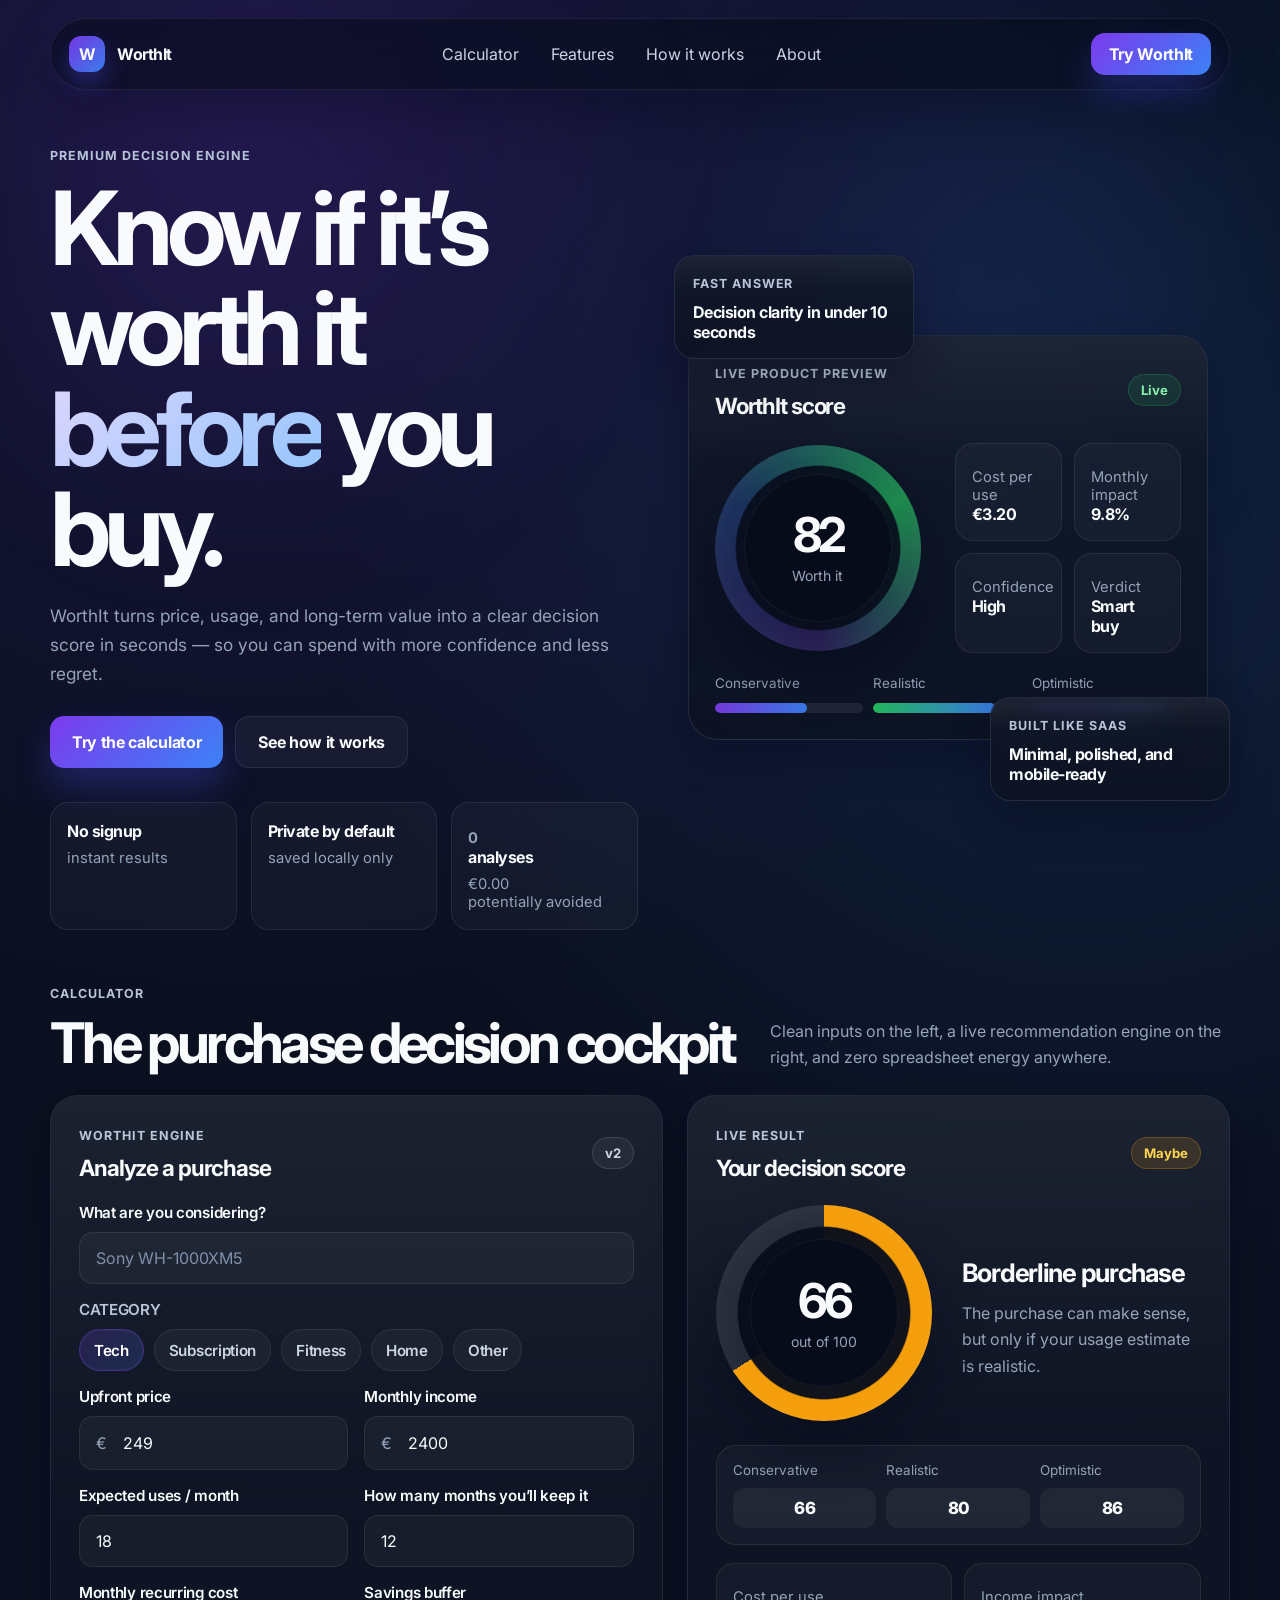
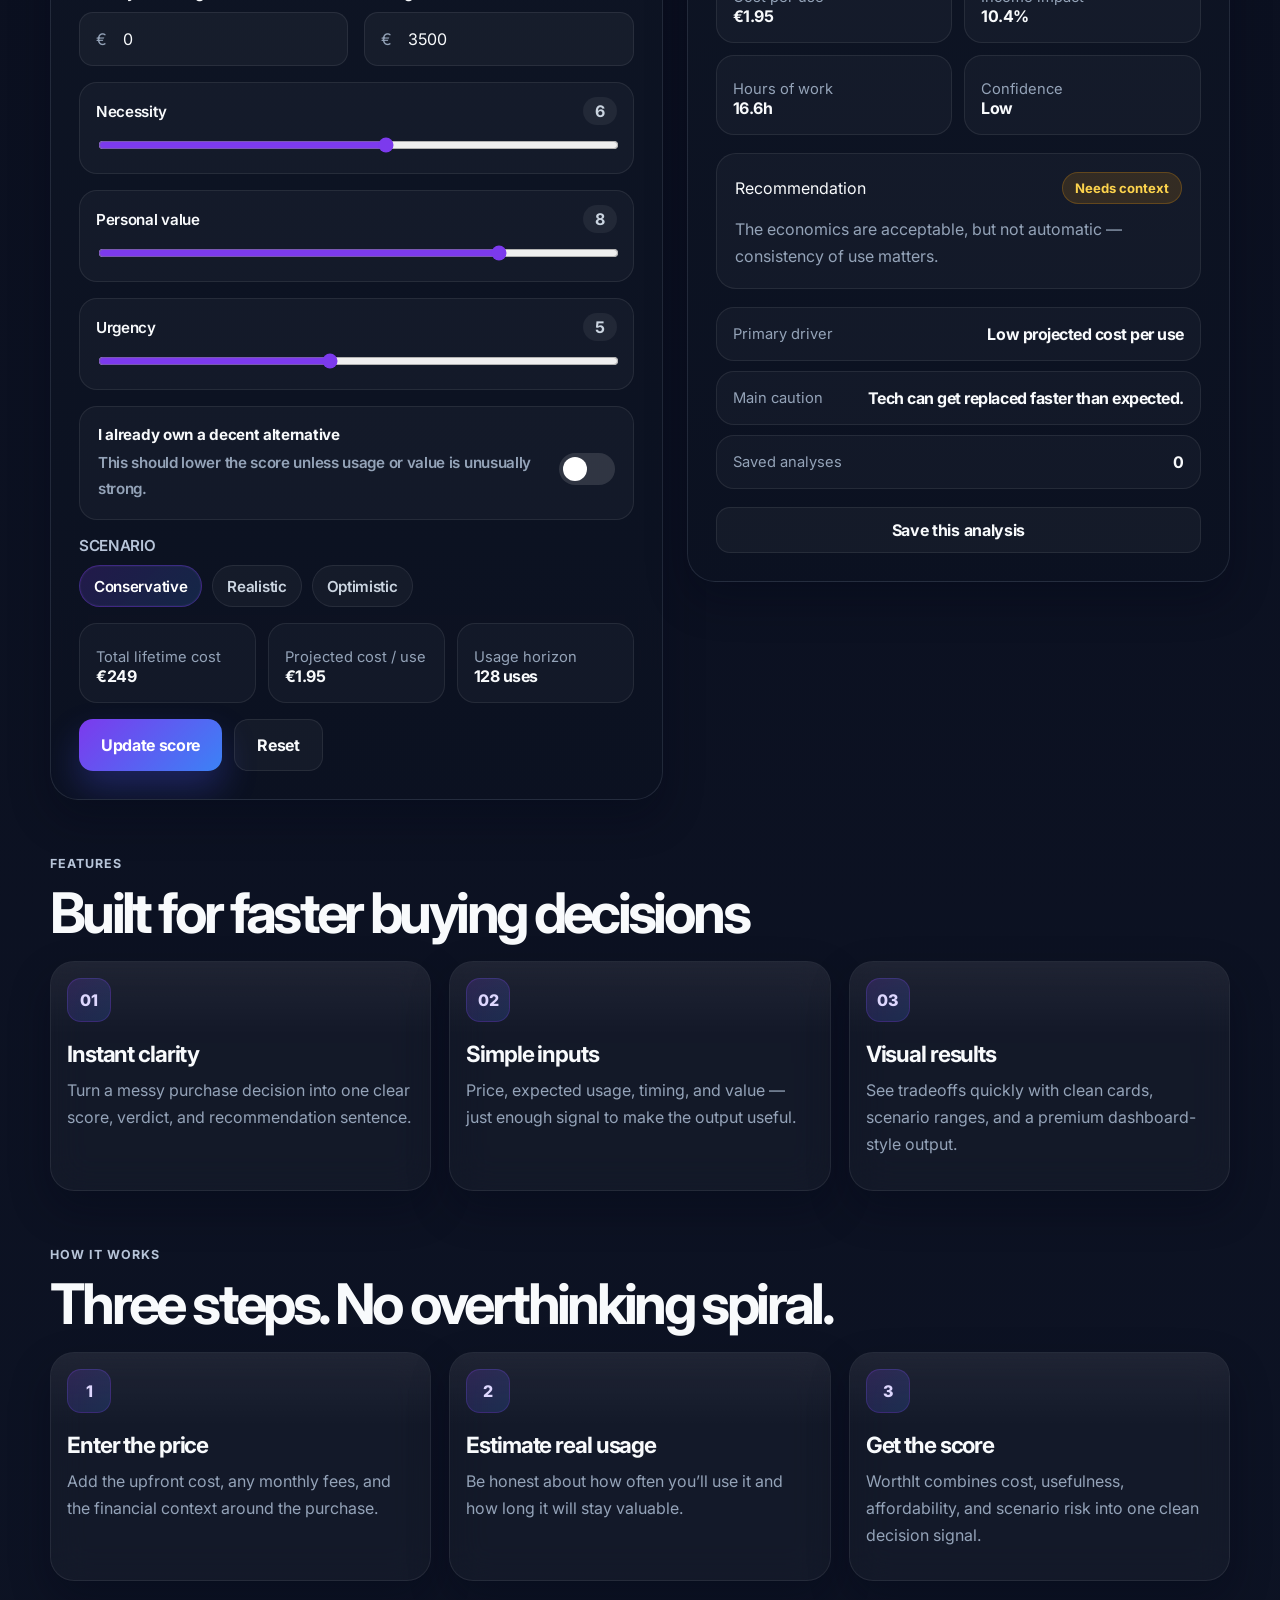
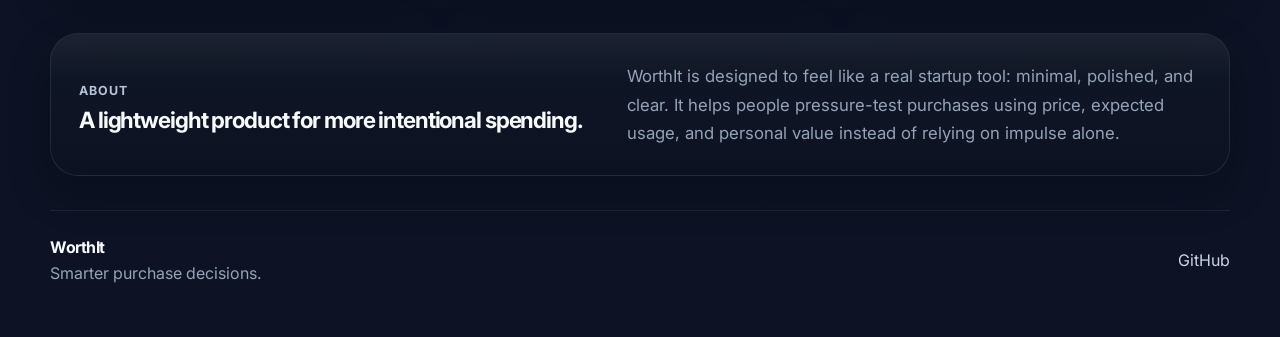
==== commit 9e034b05: "Am modificat d1234667." ====
--- a/index.html
+++ b/index.html
@@ -3,370 +3,456 @@
 <head>
   <meta charset="UTF-8" />
   <meta name="viewport" content="width=device-width, initial-scale=1.0" />
-  <title>WorthIt — Premium SaaS Redesign</title>
-  <meta name="description" content="WorthIt helps you decide whether a purchase is actually worth it with a premium modern SaaS-style interface." />
+  <title>WorthIt — Smarter Purchase Decisions</title>
+  <meta name="description" content="WorthIt is a premium decision engine that turns price, usage, and long-term value into a clear purchase score." />
+  <meta name="theme-color" content="#0b1020" />
   <link rel="preconnect" href="https://fonts.googleapis.com" />
   <link rel="preconnect" href="https://fonts.gstatic.com" crossorigin />
-  <link href="https://fonts.googleapis.com/css2?family=Inter:wght@400;500;600;700;800&display=swap" rel="stylesheet" />
-  <link rel="stylesheet" href="worthit-redesign.css" />
+  <link href="https://fonts.googleapis.com/css2?family=Inter:wght@400;500;600;700;800;900&display=swap" rel="stylesheet" />
+  <link rel="icon" type="image/svg+xml" href="favicon.svg" />
+  <link rel="stylesheet" href="styles.css" />
 </head>
 <body>
+  <div class="page-noise" aria-hidden="true"></div>
+  <div class="page-glow page-glow-a" aria-hidden="true"></div>
+  <div class="page-glow page-glow-b" aria-hidden="true"></div>
+
   <div class="site-shell">
     <header class="topbar">
-      <a class="brand" href="#top">
+      <a class="brand" href="#top" aria-label="WorthIt home">
         <span class="brand-mark">W</span>
-        <span>WorthIt</span>
+        <span class="brand-text">WorthIt</span>
       </a>
 
-      <nav class="topnav">
+      <nav class="topnav" aria-label="Primary navigation">
         <a href="#calculator">Calculator</a>
         <a href="#features">Features</a>
+        <a href="#how-it-works">How it works</a>
         <a href="#about">About</a>
-        <a href="https://github.com/" target="_blank" rel="noreferrer">GitHub</a>
       </nav>
 
-      <a class="nav-cta" href="#calculator">Try it now</a>
+      <a class="button button-primary button-nav" href="#calculator">Try WorthIt</a>
     </header>
 
     <main id="top">
-      <section class="hero">
+      <section class="hero section-grid">
         <div class="hero-copy">
-          <div class="eyebrow">Smarter purchase decisions</div>
-          <h1>Turn impulse buys into confident decisions.</h1>
+          <span class="eyebrow">Premium decision engine</span>
+          <h1>Know if it’s worth it <span>before</span> you buy.</h1>
           <p class="hero-subtitle">
-            WorthIt helps you evaluate purchases with context, not gut feeling — combining price,
-            urgency, financial impact, and long-term value into one clear verdict.
+            WorthIt turns price, usage, and long-term value into a clear decision score in seconds — so you can spend with more confidence and less regret.
           </p>
 
           <div class="hero-actions">
-            <a class="button button-primary" href="#calculator">Start a quick analysis</a>
-            <a class="button button-secondary" href="#features">See how it works</a>
-          </div>
-
-          <div class="hero-proof">
-            <div class="proof-card">
-              <span class="proof-value" id="heroAnalyses">0</span>
-              <span class="proof-label">analyses saved</span>
-            </div>
-            <div class="proof-card">
-              <span class="proof-value" id="heroAvoided">€0</span>
-              <span class="proof-label">money avoided</span>
-            </div>
-            <div class="proof-card">
-              <span class="proof-value" id="heroBuyRate">—</span>
-              <span class="proof-label">buy rate</span>
-            </div>
-          </div>
-        </div>
-
-        <div class="hero-visual">
-          <div class="hero-orb hero-orb-a"></div>
-          <div class="hero-orb hero-orb-b"></div>
-          <div class="dashboard-preview glass-panel">
+            <a class="button button-primary button-lg" href="#calculator">Try the calculator</a>
+            <a class="button button-secondary button-lg" href="#features">See how it works</a>
+          </div>
+
+          <div class="hero-trust">
+            <div class="trust-item">
+              <strong>No signup</strong>
+              <span>instant results</span>
+            </div>
+            <div class="trust-item">
+              <strong>Private by default</strong>
+              <span>saved locally only</span>
+            </div>
+            <div class="trust-item">
+              <strong><span id="heroAnalyses">0</span> analyses</strong>
+              <span><span id="heroSaved">€0</span> potentially avoided</span>
+            </div>
+          </div>
+        </div>
+
+        <div class="hero-visual" aria-hidden="true">
+          <div class="hero-card glass-card product-preview">
             <div class="preview-header">
               <div>
-                <span class="preview-kicker">Decision engine</span>
-                <strong>WorthIt Score</strong>
-              </div>
-              <span class="status-chip status-chip-live">Live</span>
-            </div>
-
-            <div class="preview-score-ring">
-              <div class="preview-score-core">
-                <span>84</span>
-                <small>score</small>
-              </div>
-            </div>
-
-            <div class="preview-grid">
-              <div class="mini-stat">
-                <span>Impulse risk</span>
-                <strong>Low</strong>
-              </div>
-              <div class="mini-stat">
-                <span>Hours of work</span>
-                <strong>5.2h</strong>
-              </div>
-              <div class="mini-stat">
-                <span>Income impact</span>
-                <strong>8.4%</strong>
-              </div>
-              <div class="mini-stat">
-                <span>Verdict</span>
-                <strong>Buy</strong>
-              </div>
-            </div>
-          </div>
-
-          <div class="floating-note glass-panel floating-note-top">
-            <span class="floating-note-label">Fast answer</span>
-            <strong>Clear verdict in seconds</strong>
-          </div>
-
-          <div class="floating-note glass-panel floating-note-bottom">
-            <span class="floating-note-label">Premium UX</span>
-            <strong>Built like a real startup product</strong>
+                <span class="micro-label">Live product preview</span>
+                <h2>WorthIt score</h2>
+              </div>
+              <span class="status-chip">Live</span>
+            </div>
+
+            <div class="preview-body">
+              <div class="preview-ring">
+                <div class="preview-ring-inner">
+                  <strong>82</strong>
+                  <span>Worth it</span>
+                </div>
+              </div>
+
+              <div class="preview-panel">
+                <div class="preview-item">
+                  <span>Cost per use</span>
+                  <strong>€3.20</strong>
+                </div>
+                <div class="preview-item">
+                  <span>Monthly impact</span>
+                  <strong>9.8%</strong>
+                </div>
+                <div class="preview-item">
+                  <span>Confidence</span>
+                  <strong>High</strong>
+                </div>
+                <div class="preview-item">
+                  <span>Verdict</span>
+                  <strong>Smart buy</strong>
+                </div>
+              </div>
+            </div>
+
+            <div class="preview-footer">
+              <div class="timeline-row">
+                <span>Conservative</span>
+                <span>Realistic</span>
+                <span>Optimistic</span>
+              </div>
+              <div class="timeline-bars">
+                <span style="--bar: 62%"></span>
+                <span style="--bar: 82%" class="is-active"></span>
+                <span style="--bar: 90%"></span>
+              </div>
+            </div>
+          </div>
+
+          <div class="floating-card glass-card floating-card-top">
+            <span class="micro-label">Fast answer</span>
+            <strong>Decision clarity in under 10 seconds</strong>
+          </div>
+
+          <div class="floating-card glass-card floating-card-bottom">
+            <span class="micro-label">Built like SaaS</span>
+            <strong>Minimal, polished, and mobile-ready</strong>
           </div>
         </div>
       </section>
 
-      <section class="tool-section" id="calculator">
+      <section class="calculator-section" id="calculator">
         <div class="section-heading">
           <div>
-            <div class="eyebrow">Calculator</div>
+            <span class="eyebrow">Calculator</span>
             <h2>The purchase decision cockpit</h2>
           </div>
-          <p>
-            A clean card-based flow that transforms a simple form into a polished product experience.
-          </p>
-        </div>
-
-        <div class="tool-layout">
-          <section class="glass-panel calculator-card">
-            <div class="card-heading-row">
+          <p>Clean inputs on the left, a live recommendation engine on the right, and zero spreadsheet energy anywhere.</p>
+        </div>
+
+        <div class="calculator-layout">
+          <section class="glass-card control-card">
+            <div class="card-topline">
               <div>
-                <span class="section-kicker">WorthIt Engine</span>
+                <span class="micro-label">WorthIt Engine</span>
                 <h3>Analyze a purchase</h3>
               </div>
-              <span class="status-chip">Beta</span>
+              <span class="status-chip status-chip-soft">v2</span>
             </div>
 
             <form id="worthitForm" class="form-grid">
               <div class="field field-span-2">
-                <label for="productName">Product name</label>
-                <input id="productName" name="productName" type="text" placeholder="Sony WH-1000XM5" required />
-              </div>
-
-              <div class="field">
-                <label for="price">Price (EUR)</label>
-                <input id="price" name="price" type="number" min="0" step="0.01" placeholder="349" required />
-              </div>
-
-              <div class="field">
-                <label for="category">Category</label>
-                <select id="category" name="category">
-                  <option value="electronics">Electronics & Tech</option>
-                  <option value="health">Health & Sport</option>
-                  <option value="education">Education & Books</option>
-                  <option value="home">Home & Living</option>
-                  <option value="transport">Transport & Auto</option>
-                  <option value="utilities">Services & Utilities</option>
-                  <option value="food">Food & Drinks</option>
-                  <option value="groceries">Groceries</option>
-                  <option value="clothing">Clothing & Fashion</option>
-                  <option value="entertainment">Entertainment & Hobby</option>
-                  <option value="travel">Travel</option>
-                  <option value="other">Other</option>
-                </select>
-              </div>
-
-              <div class="field field-span-2">
-                <label for="reason">Why do you want it?</label>
-                <textarea id="reason" name="reason" rows="4" placeholder="Describe the need, use case, or what problem it solves."></textarea>
-              </div>
-
-              <div class="field">
-                <label for="monthlyIncome">Monthly income (EUR)</label>
-                <input id="monthlyIncome" name="monthlyIncome" type="number" min="0" step="0.01" placeholder="2400" />
-              </div>
-
-              <div class="field">
-                <label for="monthlyBudget">Available budget (EUR)</label>
-                <input id="monthlyBudget" name="monthlyBudget" type="number" min="0" step="0.01" placeholder="600" />
-              </div>
-
-              <div class="field">
-                <label for="savings">Savings (EUR)</label>
-                <input id="savings" name="savings" type="number" min="0" step="0.01" placeholder="4200" />
-              </div>
-
-              <div class="field">
-                <label for="hourlyIncome">Hourly income (EUR)</label>
-                <input id="hourlyIncome" name="hourlyIncome" type="number" min="0" step="0.01" placeholder="25" />
-              </div>
-
-              <div class="field">
-                <label for="daysWanted">Days you've wanted it</label>
-                <input id="daysWanted" name="daysWanted" type="number" min="0" step="1" value="3" />
-              </div>
-
-              <div class="field">
-                <label for="mood">Current mood</label>
-                <select id="mood" name="mood">
-                  <option value="neutral">Neutral</option>
-                  <option value="calm">Calm</option>
-                  <option value="stressed">Stressed</option>
-                  <option value="bored">Bored</option>
-                  <option value="excited">Excited</option>
-                  <option value="sad">Sad</option>
-                </select>
-              </div>
-
-              <div class="field field-span-2">
-                <label class="toggle-field">
-                  <input id="hasAlternative" name="hasAlternative" type="checkbox" />
-                  <span>I already have a reasonable alternative</span>
-                </label>
-              </div>
-
-              <div class="slider-stack field-span-2">
+                <label for="itemName">What are you considering?</label>
+                <input id="itemName" name="itemName" type="text" placeholder="Sony WH-1000XM5" />
+              </div>
+
+              <div class="field field-span-2">
+                <span class="label-text">Category</span>
+                <div class="chip-group" id="categoryGroup">
+                  <input checked type="radio" name="category" id="cat-tech" value="tech" />
+                  <label for="cat-tech">Tech</label>
+                  <input type="radio" name="category" id="cat-subscription" value="subscription" />
+                  <label for="cat-subscription">Subscription</label>
+                  <input type="radio" name="category" id="cat-fitness" value="fitness" />
+                  <label for="cat-fitness">Fitness</label>
+                  <input type="radio" name="category" id="cat-home" value="home" />
+                  <label for="cat-home">Home</label>
+                  <input type="radio" name="category" id="cat-other" value="other" />
+                  <label for="cat-other">Other</label>
+                </div>
+              </div>
+
+              <div class="field">
+                <label for="price">Upfront price</label>
+                <div class="input-shell currency-shell">
+                  <span>€</span>
+                  <input id="price" name="price" type="number" min="0" step="0.01" value="249" />
+                </div>
+              </div>
+
+              <div class="field">
+                <label for="monthlyIncome">Monthly income</label>
+                <div class="input-shell currency-shell">
+                  <span>€</span>
+                  <input id="monthlyIncome" name="monthlyIncome" type="number" min="0" step="0.01" value="2400" />
+                </div>
+              </div>
+
+              <div class="field">
+                <label for="usesPerMonth">Expected uses / month</label>
+                <input id="usesPerMonth" name="usesPerMonth" type="number" min="1" step="1" value="18" />
+              </div>
+
+              <div class="field">
+                <label for="monthsKept">How many months you’ll keep it</label>
+                <input id="monthsKept" name="monthsKept" type="number" min="1" step="1" value="12" />
+              </div>
+
+              <div class="field">
+                <label for="recurringCost">Monthly recurring cost</label>
+                <div class="input-shell currency-shell">
+                  <span>€</span>
+                  <input id="recurringCost" name="recurringCost" type="number" min="0" step="0.01" value="0" />
+                </div>
+              </div>
+
+              <div class="field">
+                <label for="savings">Savings buffer</label>
+                <div class="input-shell currency-shell">
+                  <span>€</span>
+                  <input id="savings" name="savings" type="number" min="0" step="0.01" value="3500" />
+                </div>
+              </div>
+
+              <div class="field field-span-2">
                 <div class="slider-card">
-                  <div class="slider-header">
-                    <label for="necessityScore">Necessity</label>
-                    <span id="necessityValue">5</span>
+                  <div class="slider-row">
+                    <label for="necessity">Necessity</label>
+                    <span id="necessityValue">6</span>
                   </div>
-                  <input id="necessityScore" name="necessityScore" type="range" min="1" max="10" value="5" />
-                </div>
-
+                  <input id="necessity" name="necessity" type="range" min="1" max="10" value="6" />
+                </div>
+              </div>
+
+              <div class="field field-span-2">
                 <div class="slider-card">
-                  <div class="slider-header">
-                    <label for="urgencyScore">Urgency</label>
+                  <div class="slider-row">
+                    <label for="personalValue">Personal value</label>
+                    <span id="personalValueValue">8</span>
+                  </div>
+                  <input id="personalValue" name="personalValue" type="range" min="1" max="10" value="8" />
+                </div>
+              </div>
+
+              <div class="field field-span-2">
+                <div class="slider-card">
+                  <div class="slider-row">
+                    <label for="urgency">Urgency</label>
                     <span id="urgencyValue">5</span>
                   </div>
-                  <input id="urgencyScore" name="urgencyScore" type="range" min="1" max="10" value="5" />
-                </div>
-
-                <div class="slider-card">
-                  <div class="slider-header">
-                    <label for="frequencyScore">Frequency</label>
-                    <span id="frequencyValue">5</span>
+                  <input id="urgency" name="urgency" type="range" min="1" max="10" value="5" />
+                </div>
+              </div>
+
+              <div class="field field-span-2">
+                <label class="toggle-row" for="ownsAlternative">
+                  <div>
+                    <strong>I already own a decent alternative</strong>
+                    <span>This should lower the score unless usage or value is unusually strong.</span>
                   </div>
-                  <input id="frequencyScore" name="frequencyScore" type="range" min="1" max="10" value="5" />
-                </div>
-
-                <div class="slider-card">
-                  <div class="slider-header">
-                    <label for="longTermValueScore">Long-term value</label>
-                    <span id="longTermValueValue">5</span>
-                  </div>
-                  <input id="longTermValueScore" name="longTermValueScore" type="range" min="1" max="10" value="5" />
+                  <span class="toggle-shell">
+                    <input id="ownsAlternative" name="ownsAlternative" type="checkbox" />
+                    <span class="toggle-ui"></span>
+                  </span>
+                </label>
+              </div>
+
+              <div class="field field-span-2">
+                <span class="label-text">Scenario</span>
+                <div class="segmented-control" id="scenarioControl">
+                  <input type="radio" checked name="scenario" id="scenario-conservative" value="conservative" />
+                  <label for="scenario-conservative">Conservative</label>
+                  <input type="radio" name="scenario" id="scenario-realistic" value="realistic" />
+                  <label for="scenario-realistic">Realistic</label>
+                  <input type="radio" name="scenario" id="scenario-optimistic" value="optimistic" />
+                  <label for="scenario-optimistic">Optimistic</label>
+                </div>
+              </div>
+
+              <div class="quick-metrics field-span-2">
+                <div class="quick-metric">
+                  <span>Total lifetime cost</span>
+                  <strong id="quickLifetimeCost">€249</strong>
+                </div>
+                <div class="quick-metric">
+                  <span>Projected cost / use</span>
+                  <strong id="quickCostPerUse">€1.15</strong>
+                </div>
+                <div class="quick-metric">
+                  <span>Usage horizon</span>
+                  <strong id="quickUsageHorizon">216 uses</strong>
                 </div>
               </div>
 
               <div class="form-actions field-span-2">
-                <button class="button button-primary" type="submit">Calculate verdict</button>
-                <button class="button button-secondary" type="reset">Reset</button>
+                <button class="button button-primary button-lg" type="submit">Update score</button>
+                <button class="button button-secondary button-lg" type="reset">Reset</button>
               </div>
             </form>
           </section>
 
-          <aside class="glass-panel result-card" id="resultCard">
-            <div class="card-heading-row">
+          <aside class="glass-card result-card" id="resultCard">
+            <div class="card-topline">
               <div>
-                <span class="section-kicker">Live result</span>
-                <h3>Your analysis</h3>
-              </div>
-              <span class="verdict-pill verdict-pill-neutral" id="verdictPill">Awaiting input</span>
-            </div>
-
-            <div class="score-display">
-              <div class="score-ring" id="scoreRing">
+                <span class="micro-label">Live result</span>
+                <h3>Your decision score</h3>
+              </div>
+              <span class="verdict-pill verdict-neutral" id="verdictPill">Ready</span>
+            </div>
+
+            <div class="score-hero">
+              <div class="score-ring" id="scoreRing" aria-hidden="true">
                 <div class="score-ring-inner">
-                  <span id="scoreValue">0</span>
-                  <small>Score</small>
+                  <strong id="scoreValue">72</strong>
+                  <span>out of 100</span>
                 </div>
               </div>
 
               <div class="score-copy">
-                <h4 id="resultHeadline">Waiting for your first analysis</h4>
-                <p id="resultText">
-                  Fill in the product and financial context to get a clear verdict, impact summary, and recommendation.
+                <h4 id="resultTitle">Probably worth it</h4>
+                <p id="resultSummary">
+                  Solid long-term value and manageable cost — as long as usage stays consistent.
                 </p>
               </div>
             </div>
 
-            <div class="result-metrics">
-              <div class="metric-card">
-                <span>% of income</span>
-                <strong id="incomeImpact">—</strong>
-              </div>
-              <div class="metric-card">
-                <span>% of savings</span>
-                <strong id="savingsImpact">—</strong>
-              </div>
-              <div class="metric-card">
+            <div class="scenario-strip">
+              <div class="scenario-labels">
+                <span>Conservative</span>
+                <span>Realistic</span>
+                <span>Optimistic</span>
+              </div>
+              <div class="scenario-values">
+                <span id="scenarioConservative">61</span>
+                <span id="scenarioRealistic">72</span>
+                <span id="scenarioOptimistic">84</span>
+              </div>
+            </div>
+
+            <div class="stats-grid">
+              <div class="stat-card">
+                <span>Cost per use</span>
+                <strong id="costPerUseStat">€1.15</strong>
+              </div>
+              <div class="stat-card">
+                <span>Income impact</span>
+                <strong id="incomeImpactStat">10.4%</strong>
+              </div>
+              <div class="stat-card">
                 <span>Hours of work</span>
-                <strong id="hoursImpact">—</strong>
-              </div>
-              <div class="metric-card">
-                <span>Impulse risk</span>
-                <strong id="impulseRisk">—</strong>
-              </div>
-            </div>
-
-            <div class="insight-panel">
-              <div class="insight-header">
-                <span>Why this verdict?</span>
-                <span id="goalImpactTag">No goal set</span>
-              </div>
-              <p id="explanationText">
-                WorthIt weighs product need, frequency, urgency, affordability, mood context, and opportunity cost.
+                <strong id="hoursStat">2.1h</strong>
+              </div>
+              <div class="stat-card">
+                <span>Confidence</span>
+                <strong id="confidenceStat">High</strong>
+              </div>
+            </div>
+
+            <div class="insight-block">
+              <div class="insight-head">
+                <span>Recommendation</span>
+                <span class="impact-chip" id="impactChip">Smart buy</span>
+              </div>
+              <p id="insightText">
+                You’ll probably use this enough to make the upfront cost feel justified over time.
               </p>
             </div>
 
+            <div class="detail-list">
+              <div class="detail-row">
+                <span>Primary driver</span>
+                <strong id="driverText">High expected usage</strong>
+              </div>
+              <div class="detail-row">
+                <span>Main caution</span>
+                <strong id="cautionText">Moderate short-term hit</strong>
+              </div>
+              <div class="detail-row">
+                <span>Saved analyses</span>
+                <strong id="savedCount">0</strong>
+              </div>
+            </div>
+
             <div class="result-actions">
-              <button class="button button-secondary button-full" type="button" id="saveAnalysisBtn">Save analysis</button>
+              <button class="button button-secondary button-full" type="button" id="saveAnalysisBtn">Save this analysis</button>
             </div>
           </aside>
         </div>
       </section>
 
       <section class="features-section" id="features">
-        <div class="section-heading compact">
+        <div class="section-heading compact-heading">
           <div>
-            <div class="eyebrow">Features</div>
-            <h2>Designed to feel clear, fast, and premium.</h2>
+            <span class="eyebrow">Features</span>
+            <h2>Built for faster buying decisions</h2>
           </div>
         </div>
 
         <div class="feature-grid">
-          <article class="glass-panel feature-card">
-            <div class="feature-icon">⚡</div>
-            <h3>Fast decision making</h3>
-            <p>
-              Go from uncertainty to action with a structured verdict instead of endless second-guessing.
-            </p>
-          </article>
-
-          <article class="glass-panel feature-card">
-            <div class="feature-icon">⊕</div>
-            <h3>Simple calculations</h3>
-            <p>
-              Financial impact, effort, and urgency are translated into one clean score without overwhelming the user.
-            </p>
-          </article>
-
-          <article class="glass-panel feature-card">
-            <div class="feature-icon">◎</div>
-            <h3>Clear visual results</h3>
-            <p>
-              Large score displays, soft gradients, and concise insights make the output feel instantly understandable.
-            </p>
+          <article class="glass-card feature-card">
+            <div class="feature-icon">01</div>
+            <h3>Instant clarity</h3>
+            <p>Turn a messy purchase decision into one clear score, verdict, and recommendation sentence.</p>
+          </article>
+          <article class="glass-card feature-card">
+            <div class="feature-icon">02</div>
+            <h3>Simple inputs</h3>
+            <p>Price, expected usage, timing, and value — just enough signal to make the output useful.</p>
+          </article>
+          <article class="glass-card feature-card">
+            <div class="feature-icon">03</div>
+            <h3>Visual results</h3>
+            <p>See tradeoffs quickly with clean cards, scenario ranges, and a premium dashboard-style output.</p>
           </article>
         </div>
       </section>
 
+      <section class="steps-section" id="how-it-works">
+        <div class="section-heading compact-heading">
+          <div>
+            <span class="eyebrow">How it works</span>
+            <h2>Three steps. No overthinking spiral.</h2>
+          </div>
+        </div>
+
+        <div class="steps-grid">
+          <article class="step-card glass-card">
+            <span class="step-number">1</span>
+            <h3>Enter the price</h3>
+            <p>Add the upfront cost, any monthly fees, and the financial context around the purchase.</p>
+          </article>
+          <article class="step-card glass-card">
+            <span class="step-number">2</span>
+            <h3>Estimate real usage</h3>
+            <p>Be honest about how often you’ll use it and how long it will stay valuable.</p>
+          </article>
+          <article class="step-card glass-card">
+            <span class="step-number">3</span>
+            <h3>Get the score</h3>
+            <p>WorthIt combines cost, usefulness, affordability, and scenario risk into one clean decision signal.</p>
+          </article>
+        </div>
+      </section>
+
       <section class="about-section" id="about">
-        <div class="glass-panel about-card">
+        <div class="glass-card about-card">
           <div>
-            <div class="eyebrow">About</div>
-            <h2>A spending decision tool packaged like a premium SaaS product.</h2>
+            <span class="eyebrow">About</span>
+            <h2>A lightweight product for more intentional spending.</h2>
           </div>
           <p>
-            WorthIt helps people slow down, think clearly, and buy more intentionally. This redesign turns the project
-            into a modern product page with stronger hierarchy, better spacing, more trust-building visuals, and a
-            polished calculator experience that feels launch-ready.
+            WorthIt is designed to feel like a real startup tool: minimal, polished, and clear. It helps people pressure-test purchases using price, expected usage, and personal value instead of relying on impulse alone.
           </p>
         </div>
       </section>
     </main>
 
     <footer class="footer">
-      <span>© 2026 WorthIt</span>
-      <a href="https://github.com/" target="_blank" rel="noreferrer">View on GitHub</a>
+      <div>
+        <strong>WorthIt</strong>
+        <span>Smarter purchase decisions.</span>
+      </div>
+      <a href="https://github.com/lucianpopa18" target="_blank" rel="noreferrer">GitHub</a>
     </footer>
   </div>
 
-  <script src="worthit-redesign.js"></script>
+  <script src="app.js"></script>
 </body>
 </html>
--- a/styles.css
+++ b/styles.css
@@ -0,0 +1,1150 @@
+:root {
+  --bg: #0b1020;
+  --bg-soft: #10172b;
+  --panel: rgba(15, 23, 42, 0.74);
+  --panel-strong: rgba(17, 24, 39, 0.92);
+  --border: rgba(148, 163, 184, 0.16);
+  --border-strong: rgba(148, 163, 184, 0.24);
+  --text: #f8fafc;
+  --muted: #94a3b8;
+  --muted-2: #cbd5e1;
+  --accent: #7c3aed;
+  --accent-2: #3b82f6;
+  --success: #22c55e;
+  --warning: #f59e0b;
+  --danger: #ef4444;
+  --radius-sm: 12px;
+  --radius-md: 16px;
+  --radius-lg: 22px;
+  --radius-xl: 28px;
+  --shadow-lg: 0 30px 80px rgba(2, 6, 23, 0.5);
+  --shadow-md: 0 18px 40px rgba(2, 6, 23, 0.32);
+  --max: 1180px;
+}
+
+* {
+  box-sizing: border-box;
+}
+
+html {
+  scroll-behavior: smooth;
+}
+
+body {
+  margin: 0;
+  min-height: 100vh;
+  font-family: 'Inter', system-ui, -apple-system, BlinkMacSystemFont, 'Segoe UI', sans-serif;
+  color: var(--text);
+  background:
+    radial-gradient(circle at 20% 0%, rgba(124, 58, 237, 0.16), transparent 28%),
+    radial-gradient(circle at 85% 15%, rgba(59, 130, 246, 0.14), transparent 24%),
+    linear-gradient(180deg, #08101f 0%, #0b1020 42%, #0d1324 100%);
+}
+
+img {
+  max-width: 100%;
+}
+
+a {
+  color: inherit;
+  text-decoration: none;
+}
+
+button,
+input,
+select {
+  font: inherit;
+}
+
+.page-noise,
+.page-glow {
+  position: fixed;
+  inset: 0;
+  pointer-events: none;
+}
+
+.page-noise {
+  opacity: 0.06;
+  background-image:
+    radial-gradient(rgba(255,255,255,0.7) 0.4px, transparent 0.8px);
+  background-size: 16px 16px;
+  mask-image: linear-gradient(180deg, rgba(0,0,0,0.7), transparent 90%);
+}
+
+.page-glow {
+  filter: blur(60px);
+  opacity: 0.55;
+}
+
+.page-glow-a {
+  background: radial-gradient(circle at 20% 20%, rgba(124, 58, 237, 0.22), transparent 34%);
+}
+
+.page-glow-b {
+  background: radial-gradient(circle at 80% 30%, rgba(59, 130, 246, 0.16), transparent 26%);
+}
+
+.site-shell {
+  position: relative;
+  z-index: 1;
+  width: min(calc(100% - 32px), var(--max));
+  margin: 0 auto;
+  padding-bottom: 48px;
+}
+
+.topbar {
+  position: sticky;
+  top: 14px;
+  z-index: 30;
+  display: flex;
+  align-items: center;
+  justify-content: space-between;
+  gap: 18px;
+  margin: 18px auto 0;
+  padding: 14px 18px;
+  border: 1px solid rgba(255,255,255,0.08);
+  border-radius: 999px;
+  background: rgba(8, 13, 28, 0.6);
+  backdrop-filter: blur(18px);
+  box-shadow: 0 20px 50px rgba(2, 6, 23, 0.28);
+}
+
+.brand {
+  display: inline-flex;
+  align-items: center;
+  gap: 12px;
+  font-weight: 700;
+  letter-spacing: -0.03em;
+}
+
+.brand-mark {
+  display: grid;
+  place-items: center;
+  width: 36px;
+  height: 36px;
+  border-radius: 12px;
+  background: linear-gradient(135deg, rgba(124, 58, 237, 0.95), rgba(59, 130, 246, 0.95));
+  box-shadow: 0 12px 24px rgba(91, 80, 255, 0.32);
+}
+
+.topnav {
+  display: inline-flex;
+  align-items: center;
+  gap: 8px;
+}
+
+.topnav a {
+  padding: 10px 12px;
+  border-radius: 999px;
+  color: var(--muted-2);
+  transition: color 160ms ease, background 160ms ease;
+}
+
+.topnav a:hover,
+.topnav a:focus-visible {
+  color: var(--text);
+  background: rgba(255,255,255,0.05);
+}
+
+.button {
+  display: inline-flex;
+  align-items: center;
+  justify-content: center;
+  gap: 10px;
+  min-height: 46px;
+  padding: 0 18px;
+  border: 0;
+  border-radius: 14px;
+  font-weight: 700;
+  letter-spacing: -0.02em;
+  cursor: pointer;
+  transition: transform 180ms ease, box-shadow 180ms ease, border-color 180ms ease, background 180ms ease;
+}
+
+.button:hover,
+.button:focus-visible {
+  transform: translateY(-1px);
+}
+
+.button-primary {
+  color: white;
+  background: linear-gradient(135deg, var(--accent), var(--accent-2));
+  box-shadow: 0 18px 35px rgba(76, 83, 255, 0.28);
+}
+
+.button-primary:hover,
+.button-primary:focus-visible {
+  box-shadow: 0 22px 44px rgba(76, 83, 255, 0.36);
+}
+
+.button-secondary {
+  color: var(--text);
+  background: rgba(255,255,255,0.04);
+  border: 1px solid rgba(255,255,255,0.08);
+}
+
+.button-secondary:hover,
+.button-secondary:focus-visible {
+  background: rgba(255,255,255,0.07);
+  border-color: rgba(255,255,255,0.14);
+}
+
+.button-nav {
+  min-height: 42px;
+}
+
+.button-lg {
+  min-height: 52px;
+  padding: 0 22px;
+}
+
+.button-full {
+  width: 100%;
+}
+
+.glass-card {
+  position: relative;
+  overflow: hidden;
+  background: linear-gradient(180deg, rgba(17, 24, 39, 0.82), rgba(12, 18, 33, 0.84));
+  border: 1px solid var(--border);
+  box-shadow: var(--shadow-md);
+  backdrop-filter: blur(18px);
+}
+
+.glass-card::before {
+  content: '';
+  position: absolute;
+  inset: 0;
+  background: linear-gradient(180deg, rgba(255,255,255,0.05), transparent 32%);
+  pointer-events: none;
+}
+
+.section-grid,
+.calculator-section,
+.features-section,
+.steps-section,
+.about-section {
+  padding-top: 52px;
+}
+
+.hero {
+  display: grid;
+  grid-template-columns: minmax(0, 1.02fr) minmax(400px, 0.98fr);
+  gap: 28px;
+  align-items: center;
+  min-height: calc(100vh - 140px);
+  padding-top: 54px;
+}
+
+.eyebrow,
+.micro-label,
+.label-text {
+  display: inline-flex;
+  align-items: center;
+  gap: 8px;
+  font-size: 0.78rem;
+  font-weight: 700;
+  letter-spacing: 0.08em;
+  text-transform: uppercase;
+  color: #b7c4d8;
+}
+
+.hero h1,
+.section-heading h2,
+.about-card h2 {
+  margin: 14px 0 0;
+  line-height: 0.98;
+  letter-spacing: -0.065em;
+}
+
+.hero h1 {
+  max-width: 11ch;
+  font-size: clamp(3.2rem, 8vw, 6.4rem);
+}
+
+.hero h1 span {
+  background: linear-gradient(135deg, #ddd6fe, #93c5fd);
+  -webkit-background-clip: text;
+  background-clip: text;
+  color: transparent;
+}
+
+.hero-subtitle,
+.section-heading p,
+.feature-card p,
+.step-card p,
+.about-card p,
+.score-copy p,
+.insight-block p,
+.toggle-row span {
+  color: var(--muted);
+  line-height: 1.68;
+}
+
+.hero-subtitle {
+  max-width: 54ch;
+  margin: 22px 0 0;
+  font-size: 1.08rem;
+}
+
+.hero-actions {
+  display: flex;
+  flex-wrap: wrap;
+  gap: 12px;
+  margin-top: 28px;
+}
+
+.hero-trust {
+  display: grid;
+  grid-template-columns: repeat(3, minmax(0, 1fr));
+  gap: 14px;
+  margin-top: 34px;
+}
+
+.trust-item,
+.quick-metric,
+.stat-card,
+.feature-card,
+.step-card,
+.preview-item,
+.detail-row,
+.slider-card {
+  border-radius: 18px;
+  border: 1px solid rgba(255,255,255,0.08);
+  background: rgba(255,255,255,0.03);
+}
+
+.trust-item {
+  padding: 18px 16px;
+}
+
+.trust-item strong,
+.quick-metric strong,
+.stat-card strong,
+.detail-row strong,
+.preview-item strong {
+  display: block;
+  font-size: 1rem;
+  font-weight: 700;
+  letter-spacing: -0.03em;
+}
+
+.trust-item span,
+.quick-metric span,
+.stat-card span,
+.detail-row span,
+.preview-item span {
+  display: block;
+  margin-top: 8px;
+  color: var(--muted);
+  font-size: 0.92rem;
+}
+
+.hero-visual {
+  position: relative;
+  min-height: 620px;
+  display: grid;
+  place-items: center;
+}
+
+.product-preview {
+  width: min(100%, 520px);
+  padding: 26px;
+  border-radius: 30px;
+}
+
+.preview-header,
+.card-topline,
+.insight-head,
+.footer {
+  display: flex;
+  align-items: center;
+  justify-content: space-between;
+  gap: 16px;
+}
+
+.preview-header h2,
+.card-topline h3,
+.score-copy h4,
+.feature-card h3,
+.step-card h3,
+.about-card h2 {
+  margin: 10px 0 0;
+  font-size: 1.4rem;
+  letter-spacing: -0.05em;
+}
+
+.status-chip,
+.verdict-pill,
+.impact-chip {
+  display: inline-flex;
+  align-items: center;
+  justify-content: center;
+  min-height: 32px;
+  padding: 0 12px;
+  border-radius: 999px;
+  border: 1px solid rgba(255,255,255,0.1);
+  background: rgba(255,255,255,0.05);
+  font-size: 0.82rem;
+  font-weight: 700;
+}
+
+.status-chip {
+  background: rgba(34, 197, 94, 0.12);
+  border-color: rgba(34, 197, 94, 0.22);
+  color: #86efac;
+}
+
+.status-chip-soft {
+  background: rgba(255,255,255,0.05);
+  color: var(--muted-2);
+  border-color: rgba(255,255,255,0.12);
+}
+
+.preview-body {
+  display: grid;
+  grid-template-columns: 220px minmax(0, 1fr);
+  gap: 20px;
+  align-items: center;
+  margin-top: 24px;
+}
+
+.preview-ring,
+.score-ring {
+  position: relative;
+  display: grid;
+  place-items: center;
+  border-radius: 999px;
+  background:
+    radial-gradient(circle at center, rgba(8, 13, 28, 0.92) 56%, transparent 57%),
+    conic-gradient(from 180deg, rgba(124, 58, 237, 0.22), rgba(59,130,246,0.25), rgba(34,197,94,0.65), rgba(124, 58, 237, 0.22));
+  box-shadow: inset 0 0 28px rgba(255,255,255,0.05), 0 24px 50px rgba(2, 6, 23, 0.42);
+}
+
+.preview-ring {
+  width: 206px;
+  height: 206px;
+}
+
+.preview-ring-inner,
+.score-ring-inner {
+  display: flex;
+  flex-direction: column;
+  align-items: center;
+  justify-content: center;
+  border-radius: 999px;
+  background: rgba(8, 13, 28, 0.96);
+  border: 1px solid rgba(255,255,255,0.05);
+}
+
+.preview-ring-inner {
+  width: 148px;
+  height: 148px;
+}
+
+.preview-ring-inner strong,
+.score-ring-inner strong {
+  font-size: 3rem;
+  line-height: 1;
+  letter-spacing: -0.08em;
+}
+
+.preview-ring-inner span,
+.score-ring-inner span {
+  margin-top: 8px;
+  color: var(--muted);
+  font-size: 0.88rem;
+}
+
+.preview-panel {
+  display: grid;
+  grid-template-columns: repeat(2, minmax(0, 1fr));
+  gap: 12px;
+}
+
+.preview-item,
+.quick-metric,
+.stat-card,
+.detail-row,
+.feature-card,
+.step-card {
+  padding: 16px;
+}
+
+.preview-footer {
+  margin-top: 22px;
+}
+
+.timeline-row,
+.timeline-bars,
+.scenario-labels,
+.scenario-values {
+  display: grid;
+  grid-template-columns: repeat(3, minmax(0, 1fr));
+  gap: 10px;
+}
+
+.timeline-row,
+.scenario-labels {
+  color: var(--muted);
+  font-size: 0.84rem;
+}
+
+.timeline-bars {
+  margin-top: 12px;
+}
+
+.timeline-bars span {
+  position: relative;
+  height: 10px;
+  border-radius: 999px;
+  background: rgba(255,255,255,0.08);
+  overflow: hidden;
+}
+
+.timeline-bars span::after {
+  content: '';
+  position: absolute;
+  inset: 0 auto 0 0;
+  width: var(--bar);
+  border-radius: inherit;
+  background: linear-gradient(90deg, rgba(124, 58, 237, 0.9), rgba(59, 130, 246, 0.9));
+}
+
+.timeline-bars .is-active::after {
+  background: linear-gradient(90deg, rgba(34, 197, 94, 0.9), rgba(59, 130, 246, 0.9));
+}
+
+.floating-card {
+  position: absolute;
+  z-index: 2;
+  max-width: 240px;
+  padding: 16px 18px;
+  border-radius: 20px;
+}
+
+.floating-card strong {
+  display: block;
+  margin-top: 10px;
+  letter-spacing: -0.03em;
+}
+
+.floating-card-top {
+  top: 28px;
+  left: 8px;
+  animation: floatCard 6s ease-in-out infinite;
+}
+
+.floating-card-bottom {
+  right: 0;
+  bottom: 46px;
+  animation: floatCard 7.4s ease-in-out infinite reverse;
+}
+
+@keyframes floatCard {
+  0%, 100% { transform: translateY(0); }
+  50% { transform: translateY(-10px); }
+}
+
+.section-heading {
+  display: flex;
+  align-items: end;
+  justify-content: space-between;
+  gap: 24px;
+  margin-bottom: 24px;
+}
+
+.section-heading h2 {
+  font-size: clamp(2.1rem, 5vw, 3.5rem);
+}
+
+.section-heading p {
+  max-width: 46ch;
+  margin: 0;
+}
+
+.compact-heading {
+  margin-bottom: 20px;
+}
+
+.calculator-layout {
+  display: grid;
+  grid-template-columns: minmax(0, 1.06fr) minmax(330px, 0.94fr);
+  gap: 24px;
+  align-items: start;
+}
+
+.control-card,
+.result-card,
+.about-card {
+  padding: 28px;
+  border-radius: var(--radius-xl);
+}
+
+.result-card {
+  position: sticky;
+  top: 94px;
+}
+
+.form-grid {
+  display: grid;
+  grid-template-columns: repeat(2, minmax(0, 1fr));
+  gap: 16px;
+  margin-top: 22px;
+}
+
+.field {
+  display: flex;
+  flex-direction: column;
+  gap: 10px;
+}
+
+.field-span-2 {
+  grid-column: span 2;
+}
+
+label,
+.label-text {
+  font-size: 0.95rem;
+  font-weight: 600;
+  letter-spacing: -0.02em;
+}
+
+input[type='text'],
+input[type='number'],
+select {
+  width: 100%;
+  min-height: 52px;
+  padding: 0 16px;
+  border: 1px solid rgba(255,255,255,0.08);
+  border-radius: 14px;
+  color: var(--text);
+  background: rgba(255,255,255,0.04);
+  outline: none;
+  transition: border-color 160ms ease, box-shadow 160ms ease, background 160ms ease;
+}
+
+input[type='text']::placeholder,
+input[type='number']::placeholder {
+  color: #7c8da7;
+}
+
+input[type='text']:focus,
+input[type='number']:focus,
+select:focus {
+  border-color: rgba(124, 58, 237, 0.65);
+  background: rgba(255,255,255,0.05);
+  box-shadow: 0 0 0 4px rgba(124, 58, 237, 0.14);
+}
+
+.input-shell {
+  display: flex;
+  align-items: center;
+  min-height: 52px;
+  border-radius: 14px;
+  border: 1px solid rgba(255,255,255,0.08);
+  background: rgba(255,255,255,0.04);
+  overflow: hidden;
+}
+
+.input-shell span {
+  display: inline-flex;
+  align-items: center;
+  padding-left: 16px;
+  color: var(--muted);
+}
+
+.currency-shell input {
+  border: 0;
+  background: transparent;
+  box-shadow: none;
+}
+
+.chip-group,
+.segmented-control {
+  display: flex;
+  flex-wrap: wrap;
+  gap: 10px;
+}
+
+.chip-group input,
+.segmented-control input {
+  position: absolute;
+  opacity: 0;
+  pointer-events: none;
+}
+
+.chip-group label,
+.segmented-control label {
+  display: inline-flex;
+  align-items: center;
+  justify-content: center;
+  min-height: 42px;
+  padding: 0 14px;
+  border-radius: 999px;
+  border: 1px solid rgba(255,255,255,0.08);
+  background: rgba(255,255,255,0.04);
+  color: var(--muted-2);
+  cursor: pointer;
+  transition: transform 160ms ease, background 160ms ease, border-color 160ms ease, color 160ms ease;
+}
+
+.chip-group label:hover,
+.segmented-control label:hover {
+  transform: translateY(-1px);
+  border-color: rgba(255,255,255,0.14);
+  color: var(--text);
+}
+
+.chip-group input:checked + label,
+.segmented-control input:checked + label {
+  color: white;
+  border-color: rgba(124, 58, 237, 0.36);
+  background: linear-gradient(135deg, rgba(124, 58, 237, 0.2), rgba(59, 130, 246, 0.18));
+  box-shadow: inset 0 0 0 1px rgba(255,255,255,0.03);
+}
+
+.slider-card {
+  padding: 14px 16px 16px;
+}
+
+.slider-row {
+  display: flex;
+  align-items: center;
+  justify-content: space-between;
+  gap: 12px;
+  margin-bottom: 10px;
+}
+
+.slider-row span {
+  display: inline-flex;
+  min-width: 34px;
+  justify-content: center;
+  padding: 4px 10px;
+  border-radius: 999px;
+  background: rgba(255,255,255,0.06);
+  color: var(--muted-2);
+  font-weight: 700;
+}
+
+input[type='range'] {
+  width: 100%;
+  accent-color: #7c3aed;
+}
+
+.toggle-row {
+  display: flex;
+  align-items: center;
+  justify-content: space-between;
+  gap: 20px;
+  min-height: 80px;
+  padding: 18px;
+  border: 1px solid rgba(255,255,255,0.08);
+  border-radius: 18px;
+  background: rgba(255,255,255,0.03);
+  cursor: pointer;
+}
+
+.toggle-row strong {
+  display: block;
+  letter-spacing: -0.02em;
+}
+
+.toggle-row span {
+  display: block;
+  margin-top: 6px;
+}
+
+.toggle-shell {
+  flex: 0 0 auto;
+}
+
+.toggle-shell input {
+  position: absolute;
+  opacity: 0;
+}
+
+.toggle-ui {
+  position: relative;
+  display: inline-block;
+  width: 56px;
+  height: 32px;
+  border-radius: 999px;
+  background: rgba(255,255,255,0.12);
+  transition: background 160ms ease;
+}
+
+.toggle-ui::after {
+  content: '';
+  position: absolute;
+  top: 4px;
+  left: 4px;
+  width: 24px;
+  height: 24px;
+  border-radius: 999px;
+  background: white;
+  transition: transform 180ms ease;
+}
+
+.toggle-shell input:checked + .toggle-ui {
+  background: linear-gradient(135deg, rgba(124, 58, 237, 0.82), rgba(59, 130, 246, 0.82));
+}
+
+.toggle-shell input:checked + .toggle-ui::after {
+  transform: translateX(24px);
+}
+
+.quick-metrics {
+  display: grid;
+  grid-template-columns: repeat(3, minmax(0, 1fr));
+  gap: 12px;
+}
+
+.form-actions {
+  display: flex;
+  flex-wrap: wrap;
+  gap: 12px;
+}
+
+.score-hero {
+  display: grid;
+  grid-template-columns: 228px minmax(0, 1fr);
+  gap: 18px;
+  align-items: center;
+  margin-top: 24px;
+}
+
+.score-ring {
+  width: 216px;
+  height: 216px;
+  background:
+    radial-gradient(circle at center, rgba(8, 13, 28, 0.96) 56%, transparent 57%),
+    conic-gradient(var(--ring-color, #3b82f6) calc(var(--score, 72) * 1%), rgba(255,255,255,0.08) 0);
+}
+
+.score-ring-inner {
+  width: 148px;
+  height: 148px;
+}
+
+.score-copy h4 {
+  font-size: 1.6rem;
+}
+
+.score-copy p {
+  margin: 12px 0 0;
+}
+
+.scenario-strip {
+  margin-top: 24px;
+  padding: 16px;
+  border-radius: 20px;
+  border: 1px solid rgba(255,255,255,0.08);
+  background: rgba(255,255,255,0.03);
+}
+
+.scenario-values {
+  margin-top: 10px;
+}
+
+.scenario-values span {
+  display: inline-flex;
+  align-items: center;
+  justify-content: center;
+  min-height: 40px;
+  border-radius: 12px;
+  background: rgba(255,255,255,0.05);
+  font-size: 1.05rem;
+  font-weight: 800;
+  letter-spacing: -0.04em;
+}
+
+.stats-grid {
+  display: grid;
+  grid-template-columns: repeat(2, minmax(0, 1fr));
+  gap: 12px;
+  margin-top: 18px;
+}
+
+.insight-block {
+  margin-top: 18px;
+  padding: 18px;
+  border-radius: 20px;
+  border: 1px solid rgba(255,255,255,0.08);
+  background: rgba(255,255,255,0.03);
+}
+
+.insight-block p {
+  margin: 12px 0 0;
+}
+
+.impact-chip {
+  background: rgba(34, 197, 94, 0.12);
+  color: #86efac;
+  border-color: rgba(34, 197, 94, 0.2);
+}
+
+.detail-list {
+  display: grid;
+  gap: 10px;
+  margin-top: 18px;
+}
+
+.detail-row {
+  display: flex;
+  align-items: center;
+  justify-content: space-between;
+  gap: 16px;
+}
+
+.detail-row span,
+.detail-row strong {
+  margin: 0;
+}
+
+.result-actions {
+  margin-top: 18px;
+}
+
+.verdict-neutral {
+  color: var(--muted-2);
+}
+
+.verdict-buy {
+  color: #86efac;
+  background: rgba(34, 197, 94, 0.12);
+  border-color: rgba(34, 197, 94, 0.24);
+}
+
+.verdict-maybe {
+  color: #fcd34d;
+  background: rgba(245, 158, 11, 0.14);
+  border-color: rgba(245, 158, 11, 0.24);
+}
+
+.verdict-skip {
+  color: #fca5a5;
+  background: rgba(239, 68, 68, 0.14);
+  border-color: rgba(239, 68, 68, 0.22);
+}
+
+.feature-grid,
+.steps-grid {
+  display: grid;
+  grid-template-columns: repeat(3, minmax(0, 1fr));
+  gap: 18px;
+}
+
+.feature-card,
+.step-card {
+  min-height: 220px;
+  border-radius: 24px;
+}
+
+.feature-card h3,
+.step-card h3 {
+  margin-top: 18px;
+}
+
+.feature-card p,
+.step-card p {
+  margin-top: 10px;
+}
+
+.feature-icon,
+.step-number {
+  display: inline-flex;
+  align-items: center;
+  justify-content: center;
+  width: 44px;
+  height: 44px;
+  border-radius: 14px;
+  background: linear-gradient(135deg, rgba(124, 58, 237, 0.18), rgba(59, 130, 246, 0.18));
+  border: 1px solid rgba(124, 58, 237, 0.24);
+  color: #ddd6fe;
+  font-weight: 800;
+}
+
+.about-card {
+  display: grid;
+  grid-template-columns: minmax(0, 0.95fr) minmax(0, 1.05fr);
+  gap: 28px;
+  align-items: center;
+}
+
+.about-card p {
+  margin: 0;
+  font-size: 1.05rem;
+}
+
+.footer {
+  margin-top: 34px;
+  padding: 26px 0 6px;
+  border-top: 1px solid rgba(255,255,255,0.08);
+  color: var(--muted);
+}
+
+.footer strong {
+  display: block;
+  color: var(--text);
+  letter-spacing: -0.03em;
+}
+
+.footer span {
+  display: block;
+  margin-top: 6px;
+}
+
+.footer a {
+  color: var(--muted-2);
+}
+
+.footer a:hover,
+.footer a:focus-visible {
+  color: var(--text);
+}
+
+.result-card.is-pulsing {
+  animation: resultPulse 260ms ease;
+}
+
+@keyframes resultPulse {
+  0% { transform: translateY(0); }
+  50% { transform: translateY(-3px); }
+  100% { transform: translateY(0); }
+}
+
+@media (max-width: 1080px) {
+  .hero,
+  .calculator-layout,
+  .about-card {
+    grid-template-columns: 1fr;
+  }
+
+  .hero {
+    min-height: auto;
+    padding-top: 36px;
+  }
+
+  .hero h1,
+  .hero-subtitle {
+    max-width: none;
+  }
+
+  .result-card {
+    position: static;
+  }
+}
+
+@media (max-width: 860px) {
+  .topbar {
+    padding: 12px 14px;
+    border-radius: 22px;
+  }
+
+  .topnav,
+  .button-nav {
+    display: none;
+  }
+
+  .hero-trust,
+  .feature-grid,
+  .steps-grid,
+  .quick-metrics,
+  .stats-grid,
+  .preview-panel {
+    grid-template-columns: 1fr;
+  }
+
+  .preview-body,
+  .score-hero,
+  .about-card {
+    grid-template-columns: 1fr;
+  }
+
+  .preview-ring,
+  .score-ring {
+    margin-inline: auto;
+  }
+
+  .floating-card {
+    position: static;
+    max-width: none;
+    margin-top: 14px;
+    animation: none;
+  }
+
+  .hero-visual {
+    min-height: auto;
+    gap: 14px;
+  }
+}
+
+@media (max-width: 640px) {
+  .site-shell {
+    width: min(calc(100% - 20px), var(--max));
+  }
+
+  .section-grid,
+  .calculator-section,
+  .features-section,
+  .steps-section,
+  .about-section {
+    padding-top: 34px;
+  }
+
+  .hero h1 {
+    font-size: clamp(2.8rem, 15vw, 4.3rem);
+  }
+
+  .section-heading {
+    display: block;
+  }
+
+  .section-heading p {
+    margin-top: 14px;
+  }
+
+  .control-card,
+  .result-card,
+  .about-card,
+  .product-preview {
+    padding: 20px;
+    border-radius: 24px;
+  }
+
+  .form-grid {
+    grid-template-columns: 1fr;
+  }
+
+  .field-span-2 {
+    grid-column: auto;
+  }
+
+  .form-actions {
+    flex-direction: column;
+  }
+
+  .hero-actions {
+    flex-direction: column;
+  }
+
+  .button,
+  .button-lg {
+    width: 100%;
+  }
+
+  .chip-group label,
+  .segmented-control label {
+    flex: 1 1 calc(50% - 10px);
+  }
+
+  .footer {
+    display: block;
+  }
+
+  .footer a {
+    display: inline-block;
+    margin-top: 14px;
+  }
+}
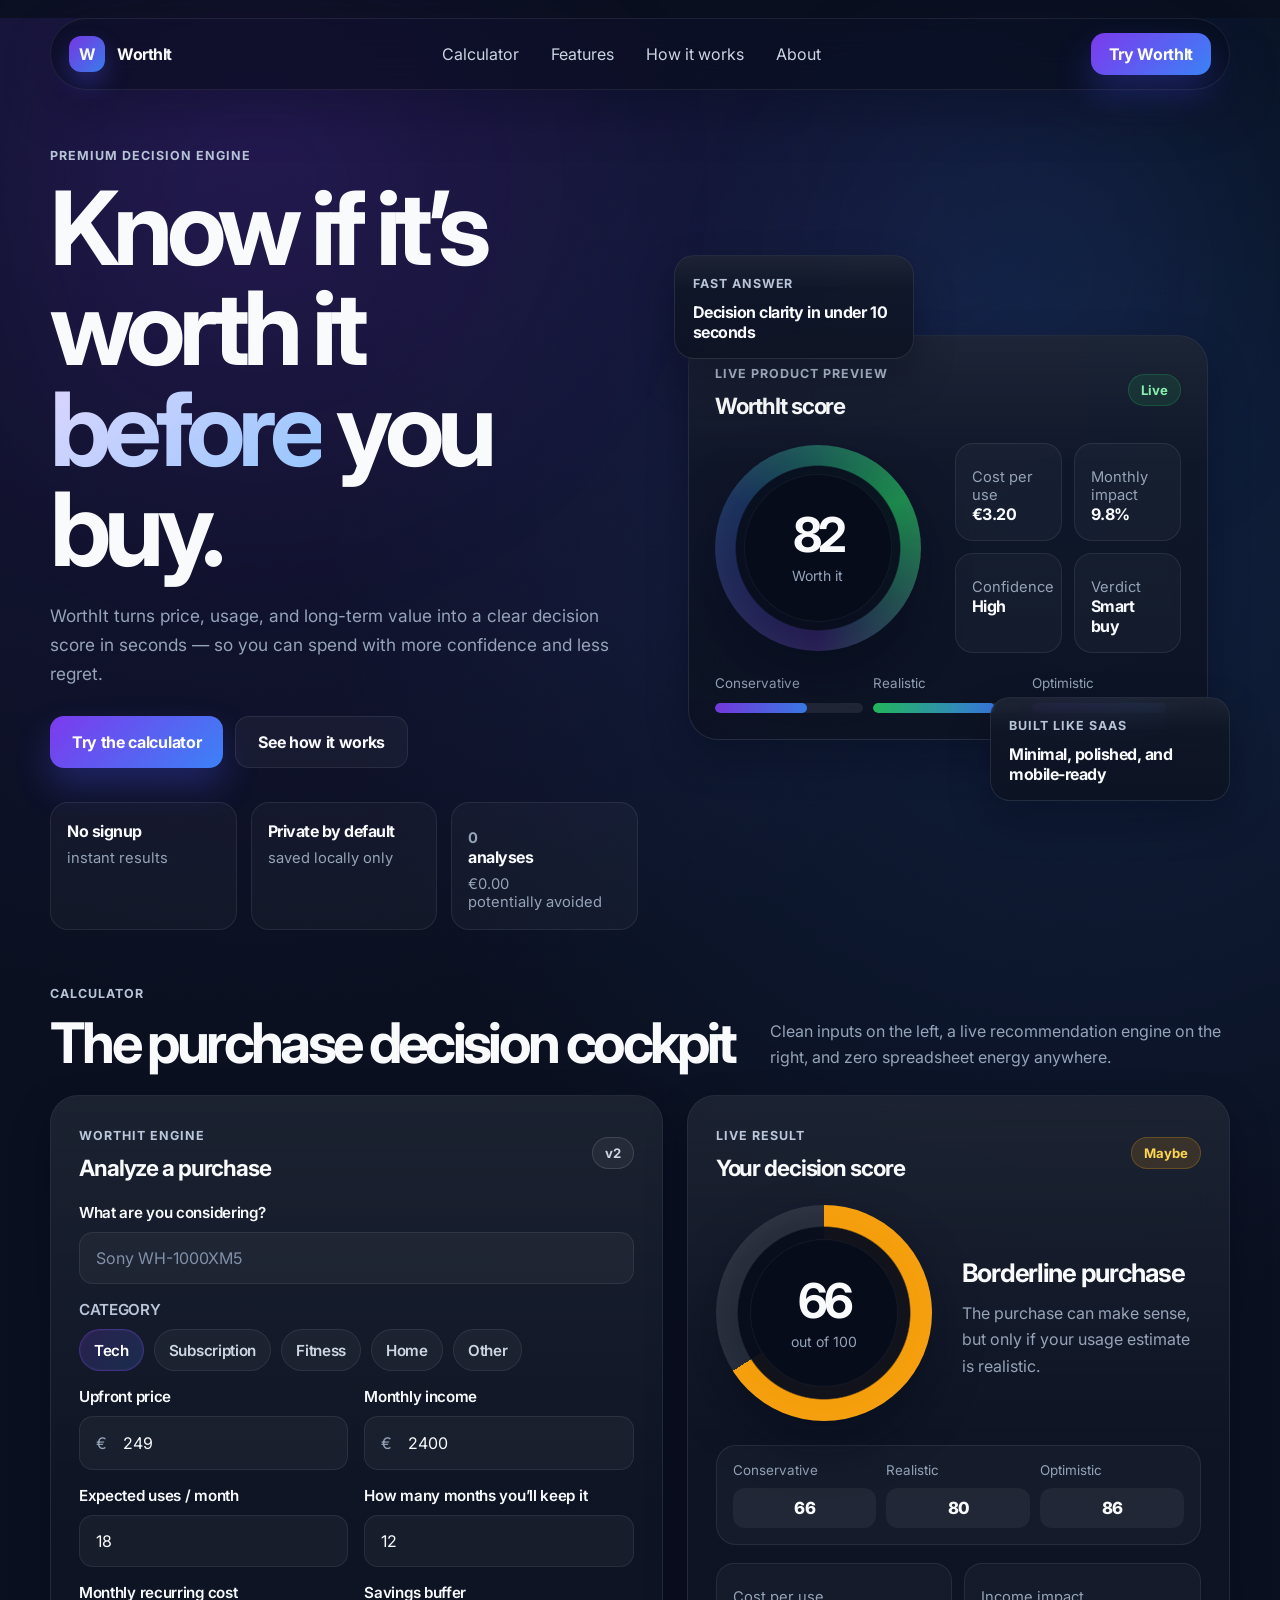
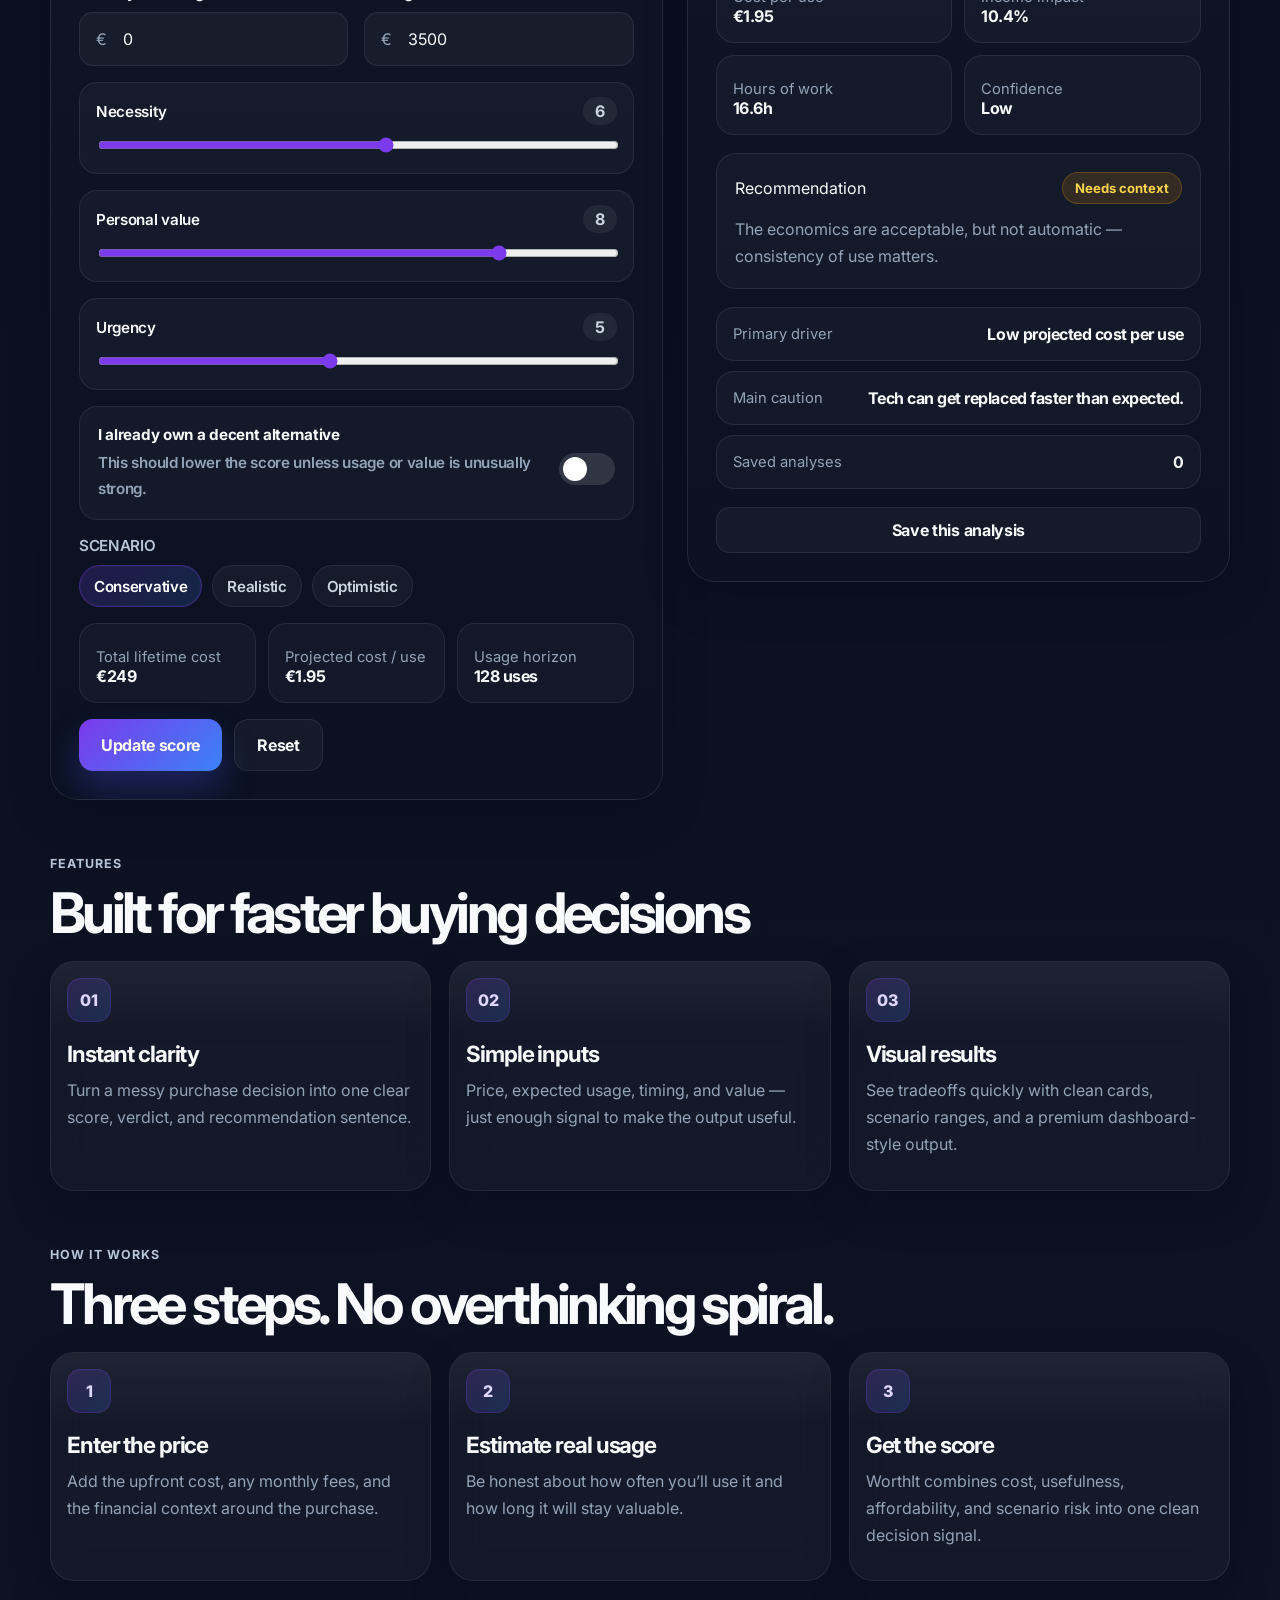
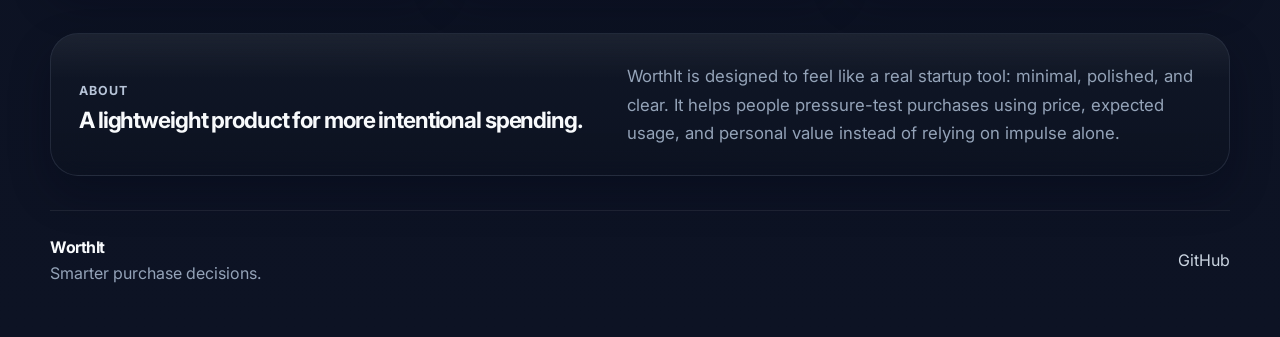
==== commit 4414f003: "Am modificat d1235." ====
--- a/index.html
+++ b/index.html
@@ -2,7 +2,7 @@
 <html lang="en">
 <head>
   <meta charset="UTF-8" />
-  <meta name="viewport" content="width=device-width, initial-scale=1.0" />
+  <meta name="viewport" content="width=device-width, initial-scale=1.0, viewport-fit=cover" />
   <title>WorthIt — Smarter Purchase Decisions</title>
   <meta name="description" content="WorthIt is a premium decision engine that turns price, usage, and long-term value into a clear purchase score." />
   <meta name="theme-color" content="#0b1020" />
--- a/styles.css
+++ b/styles.css
@@ -28,11 +28,13 @@
 
 html {
   scroll-behavior: smooth;
+  background: #0b1020;
 }
 
 body {
   margin: 0;
   min-height: 100vh;
+  background-color: #0b1020;
   font-family: 'Inter', system-ui, -apple-system, BlinkMacSystemFont, 'Segoe UI', sans-serif;
   color: var(--text);
   background:
@@ -89,6 +91,7 @@
   z-index: 1;
   width: min(calc(100% - 32px), var(--max));
   margin: 0 auto;
+  padding-top: env(safe-area-inset-top, 0px);
   padding-bottom: 48px;
 }
 
